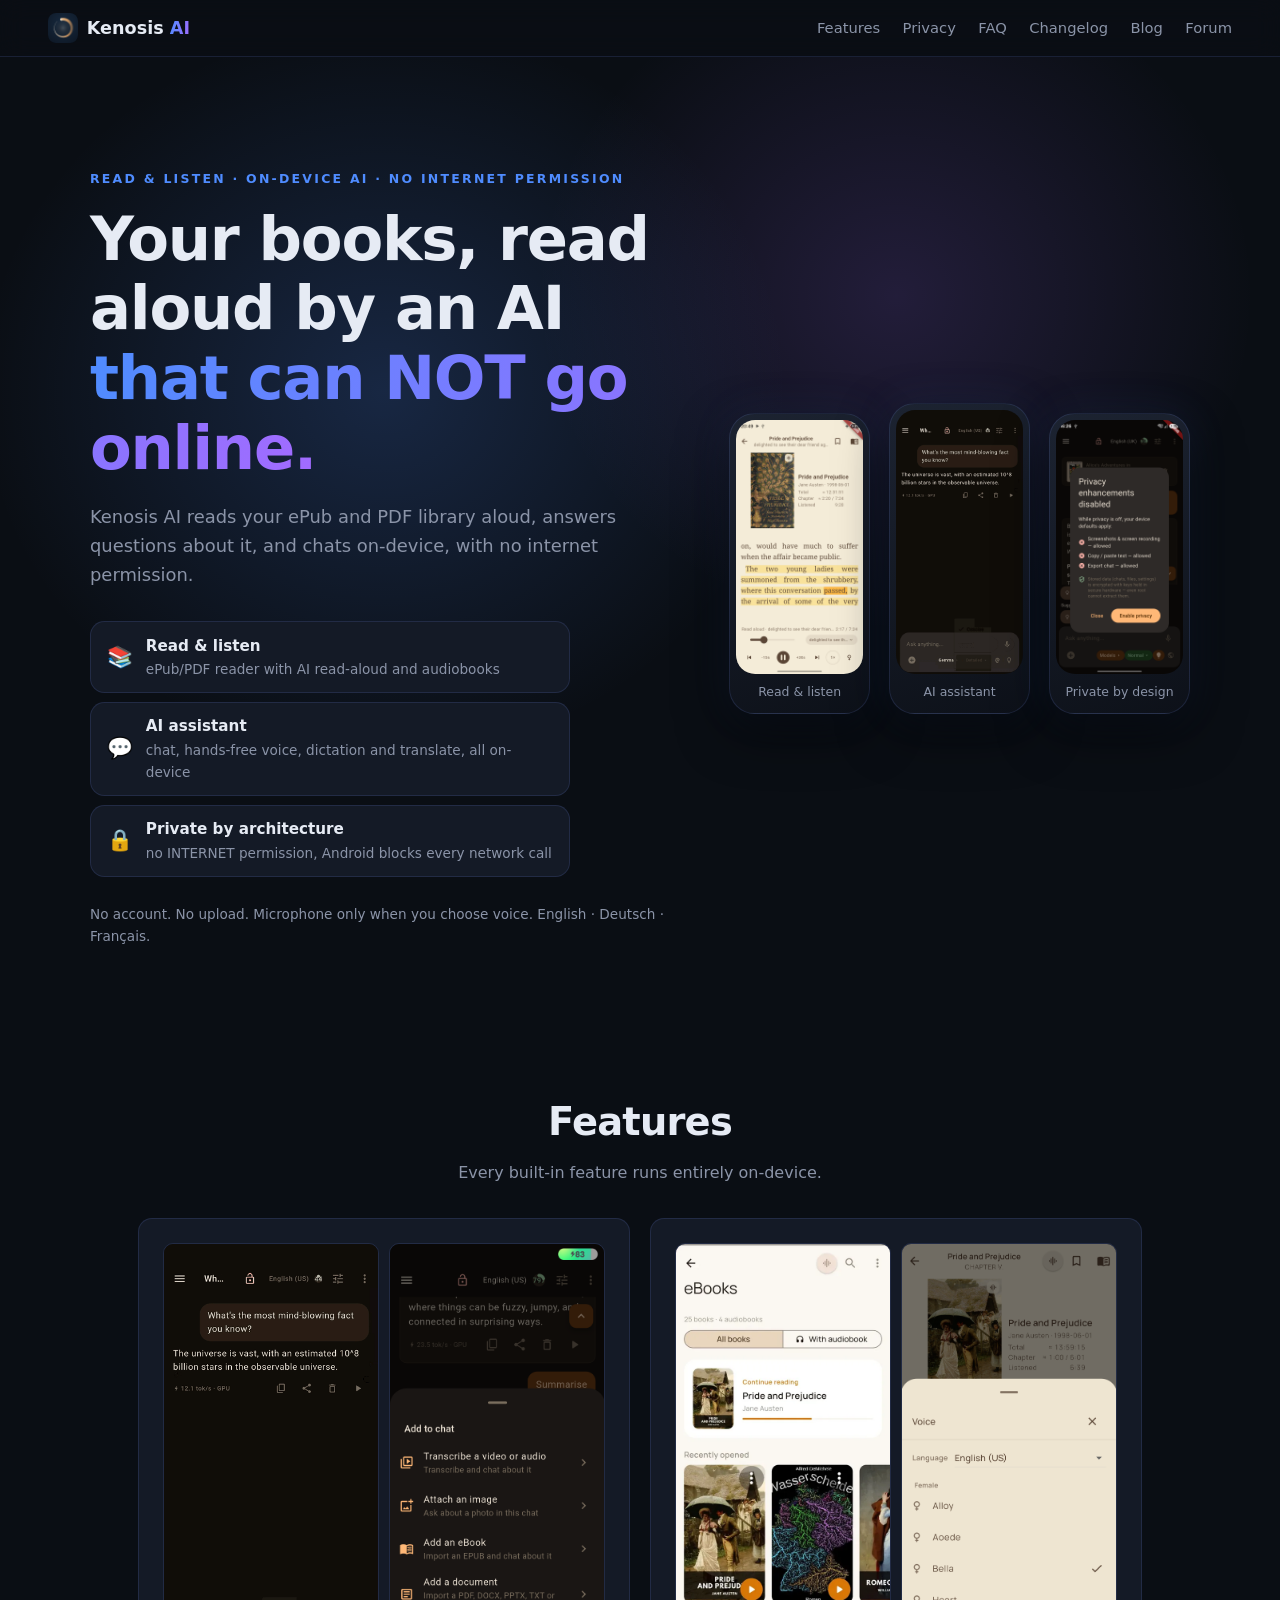
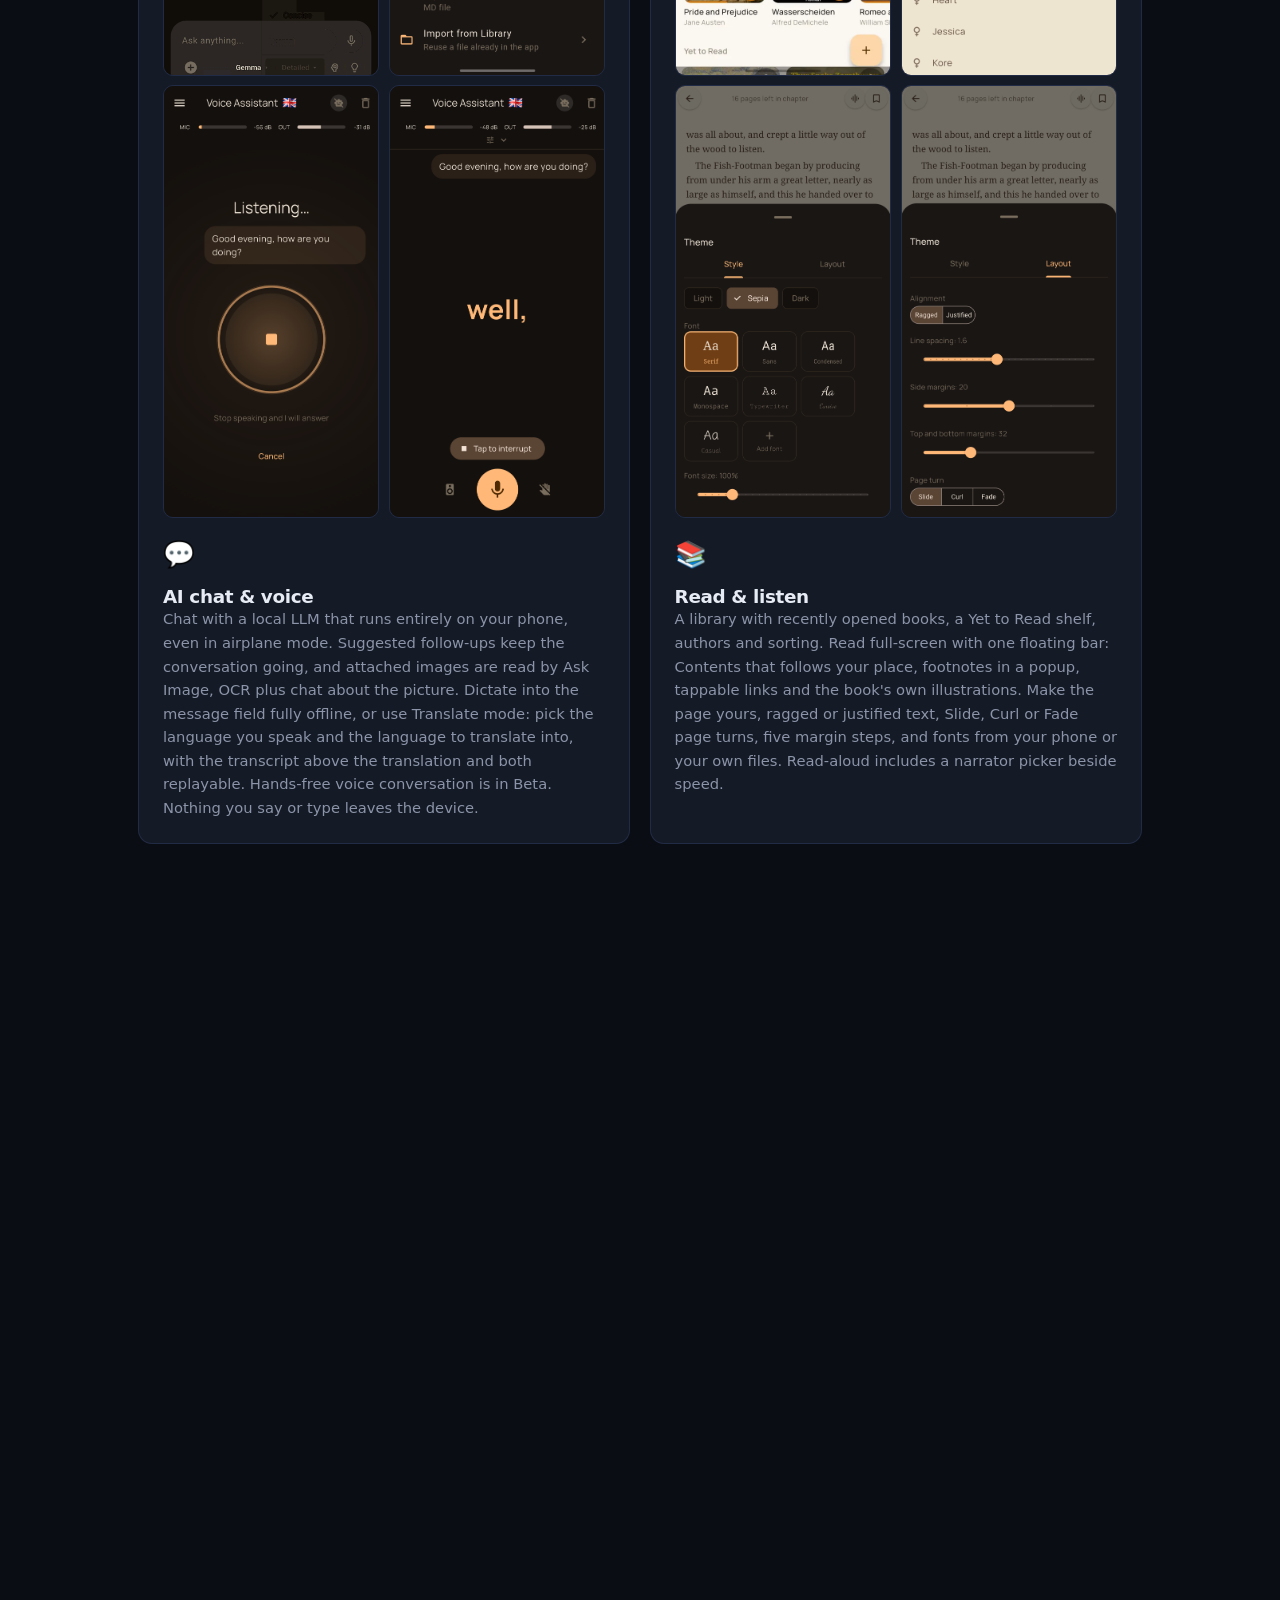
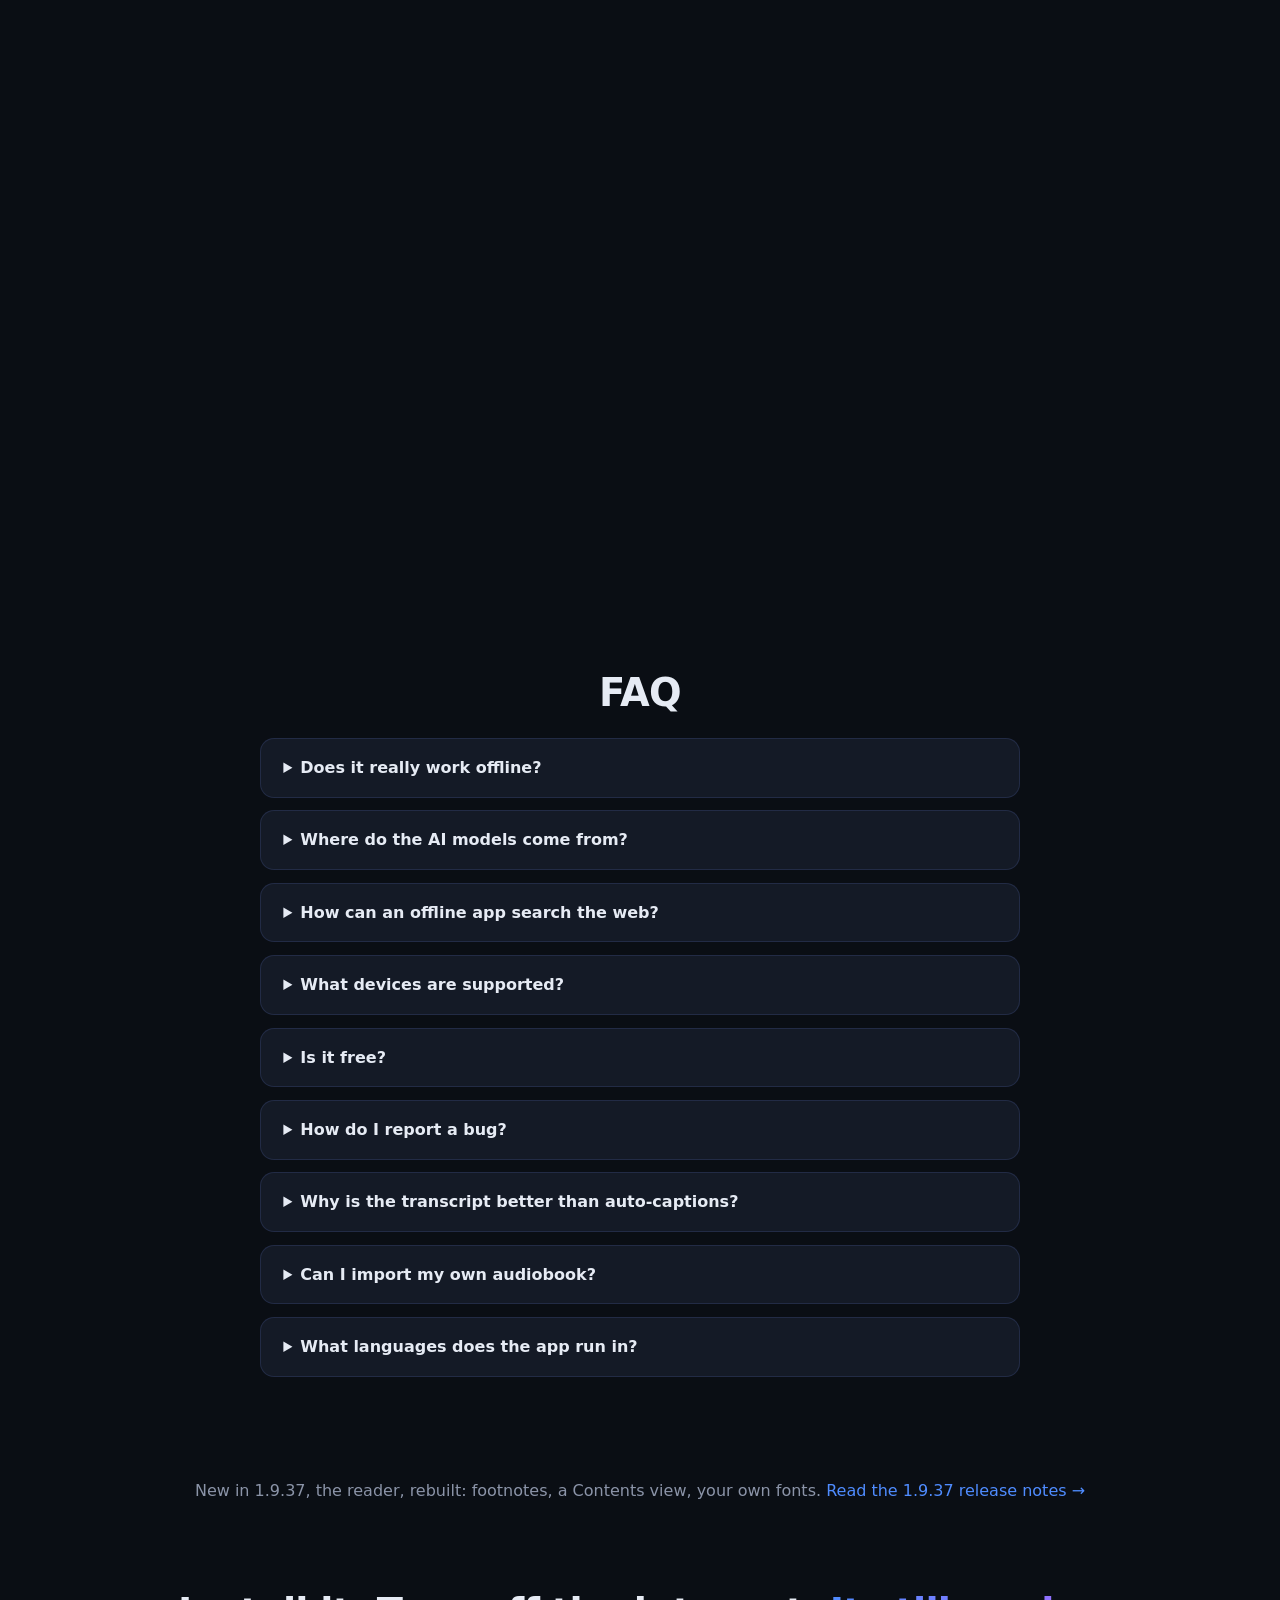
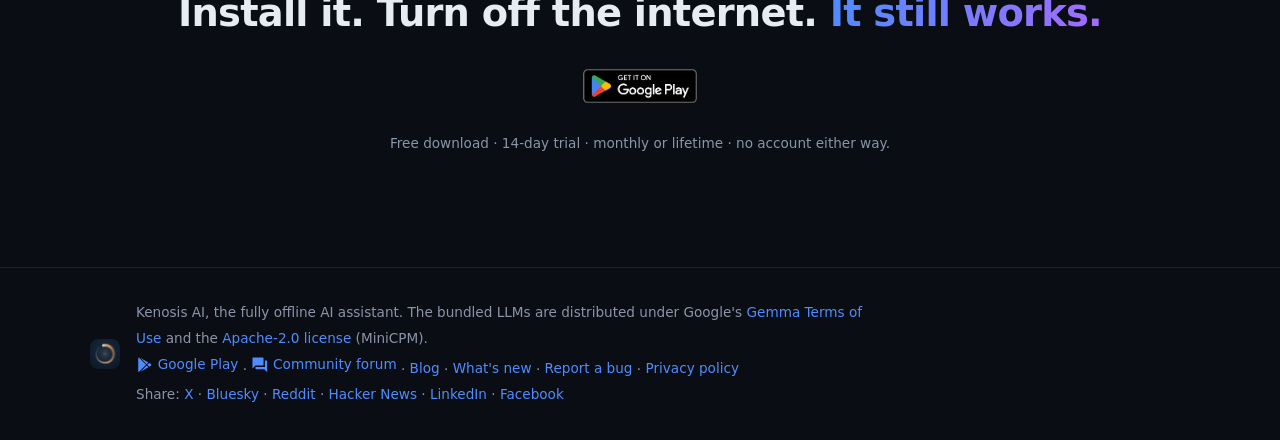
==== index.html @ 8f221746 "feat(web): drop the PIN card from the privacy section, badges flow into the table" ====
<!doctype html>
<html lang="en">
<head>
<meta charset="utf-8">
<meta name="viewport" content="width=device-width, initial-scale=1">
<meta name="color-scheme" content="dark">
<title>Kenosis AI : Private, offline AI without INTERNET permission</title>
<meta name="description" content="Kenosis AI : private, offline AI for Android: your ePub and PDF library read aloud, AI chat, voice, dictation and transcription, all on-device. No network, no cloud, no INTERNET permission.">
<link rel="canonical" href="https://www.kenosis-ai.com/">
<meta property="og:type" content="website">
<meta property="og:site_name" content="Kenosis AI">
<meta property="og:title" content="Kenosis AI : Private, offline AI without INTERNET permission">
<meta property="og:description" content="Kenosis AI : private, offline AI for Android: your ePub and PDF library read aloud, AI chat, voice, dictation and transcription, all on-device. No network, no cloud, no INTERNET permission.">
<meta property="og:url" content="https://www.kenosis-ai.com/">
<meta property="og:image" content="https://www.kenosis-ai.com/assets/og-image.png">
<meta property="og:image:type" content="image/png">
<meta property="og:image:width" content="1200">
<meta property="og:image:height" content="630">
<meta property="og:image:alt" content="Kenosis AI : private, offline AI for Android">
<meta name="twitter:card" content="summary_large_image">
<meta name="twitter:title" content="Kenosis AI : Private, offline AI without INTERNET permission">
<meta name="twitter:description" content="Kenosis AI : private, offline AI for Android: chat, voice, dictation, transcription and RAG, all on-device. No network, no cloud, no INTERNET permission.">
<meta name="twitter:image" content="https://www.kenosis-ai.com/assets/og-image.png">
<meta name="twitter:image:alt" content="Kenosis AI : private, offline AI for Android">
<link rel="icon" href="assets/favicon.ico" sizes="48x48 32x32 16x16">
<link rel="icon" type="image/png" sizes="32x32" href="assets/favicon-32.png">
<link rel="icon" type="image/png" sizes="192x192" href="assets/favicon-192.png">
<link rel="manifest" href="assets/site.webmanifest">
<link rel="apple-touch-icon" sizes="180x180" href="assets/apple-touch-icon.png">
<meta name="theme-color" content="#0a0e14">
<link rel="stylesheet" href="css/style.css">
<script type="application/ld+json">
{
  "@context": "https://schema.org",
  "@type": "SoftwareApplication",
  "name": "Kenosis AI",
  "operatingSystem": "Android",
  "applicationCategory": "ProductivityApplication",
  "url": "https://www.kenosis-ai.com/",
  "image": "https://www.kenosis-ai.com/playstore/feature.png",
  "description": "Private, offline AI for Android: chat, hands-free voice conversation, offline dictation and translation, local video transcription and dubbing, an eBook reader with audiobooks, and on-device RAG, all without the Android INTERNET permission.",
  "inLanguage": "en",
  "softwareVersion": "1.9.37",
  "downloadUrl": "https://play.google.com/store/apps/details?id=hr.exel.kenosis_ai",
  "sameAs": [
    "https://play.google.com/store/apps/details?id=hr.exel.kenosis_ai",
    "https://github.com/octoflashdev"
  ],
  "screenshot": [
    "https://www.kenosis-ai.com/assets/screenshots/chat.png",
    "https://www.kenosis-ai.com/assets/screenshots/transcription.png",
    "https://www.kenosis-ai.com/assets/screenshots/features01.png",
    "https://www.kenosis-ai.com/assets/screenshots/RAG01.png"
  ],
  "featureList": [
    "Offline AI chat with local LLMs",
    "Hands-free voice-to-voice conversation",
    "Offline dictation and translation",
    "Local video transcription and dubbing",
    "eBook reader with synchronised imported audiobooks or with generated natural voices",
    "On-device RAG"
  ],
  "offers": { "@type": "Offer", "price": "0", "priceCurrency": "USD" },
  "author": {
    "@type": "Organization",
    "name": "Kenosis AI",
    "url": "https://www.kenosis-ai.com/",
    "logo": "https://www.kenosis-ai.com/assets/icon.png"
  }
}
</script>
</head>
<body>

<nav class="nav">
  <a class="brand" href="#top">
    <img src="assets/icon.png" alt="Kenosis AI logo" class="brand-icon">
    <span>Kenosis <em>AI</em></span>
  </a>
  <div class="nav-links">
    <a href="#features">Features</a>
    <a href="#privacy">Privacy</a>
    <a href="#faq">FAQ</a>
    <a href="changelog.html">Changelog</a>
    <a href="blog/">Blog</a>
    <a href="https://github.com/octoflashdev/kenosis-web/discussions">Forum</a>
  </div>
</nav>

<header class="hero" id="top">
  <div class="hero-inner">
    <div class="hero-copy reveal">
      <p class="eyebrow">Read &amp; listen &middot; On-device AI &middot; No INTERNET permission</p>
      <h1>Your books, read aloud by an AI <span class="grad">that can NOT go online.</span></h1>
      <p class="lead">
        Kenosis AI reads your ePub and PDF library aloud, answers questions about it, and chats
        on-device, with no internet permission.
      </p>
      <div class="hero-tiles">
        <a class="hero-tile" href="#reading">
          <span class="feature-icon" aria-hidden="true">📚</span>
          <span class="hero-tile-text"><strong>Read &amp; listen</strong><span>ePub/PDF reader with AI read-aloud and audiobooks</span></span>
        </a>
        <a class="hero-tile" href="#chat-feature">
          <span class="feature-icon" aria-hidden="true">💬</span>
          <span class="hero-tile-text"><strong>AI assistant</strong><span>chat, hands-free voice, dictation and translate, all on-device</span></span>
        </a>
        <a class="hero-tile" href="#privacy">
          <span class="feature-icon" aria-hidden="true">🔒</span>
          <span class="hero-tile-text"><strong>Private by architecture</strong><span>no INTERNET permission, Android blocks every network call</span></span>
        </a>
      </div>
      <p class="hero-note">No account. No upload. Microphone only when you choose voice. English &middot; Deutsch &middot; Fran&ccedil;ais.</p>
    </div>
    <div class="hero-phones reveal">
      <a class="phone mini" href="#reading">
        <img src="assets/screenshots/epub-new-03.png" alt="eBook reader reading Pride and Prejudice aloud" loading="eager">
        <span class="phone-caption">Read &amp; listen</span>
      </a>
      <a class="phone mini" href="#chat-feature">
        <img src="assets/previews/chat-new.png" alt="AI chat animated demo with suggested follow-ups" loading="lazy">
        <span class="phone-caption">AI assistant</span>
      </a>
      <a class="phone mini" href="#privacy">
        <img src="assets/screenshots/privacy.png" alt="Privacy lock with PIN protection" loading="eager">
        <span class="phone-caption">Private by design</span>
      </a>
    </div>
  </div>
</header>

<section class="section" id="features">
  <h2 class="reveal">Features</h2>
  <p class="section-sub reveal">Every built-in feature runs entirely on-device.</p>
  <div class="feature-grid">

    <div class="feature card reveal" id="chat-feature">
      <div class="feature-media">
        <img class="zoomable" src="assets/previews/chat-new.png" alt="AI chat, fully offline: animated demo with suggested follow-ups" loading="lazy">
        <img class="zoomable" src="assets/screenshots/imports.png" alt="Add to chat : video, audio, images, e-books, PDF and Office docs" loading="lazy">
        <img class="zoomable" src="assets/screenshots/voice-assistant.png" alt="Voice assistant listening: mic and output meters with the live transcript in the middle" loading="lazy">
        <img class="zoomable" src="assets/screenshots/voice-assistant02.png" alt="Voice assistant answering, one spoken word at a time, with tap to interrupt" loading="lazy">
      </div>
      <div class="feature-icon">💬</div>
      <h3>AI chat &amp; voice</h3>
      <p>Chat with a local LLM that runs entirely on your phone, even in airplane mode. Suggested follow-ups keep the conversation going, and attached images are read by Ask Image, OCR plus chat about the picture. Dictate into the message field fully offline, or use Translate mode: pick the language you speak and the language to translate into, with the transcript above the translation and both replayable. Hands-free voice conversation is in Beta. Nothing you say or type leaves the device.</p>
    </div>

    <div class="feature card reveal" id="reading">
      <div class="feature-media">
        <img class="zoomable" src="assets/screenshots/reader-library.webp" alt="eBook library in Kenosis AI: continue-reading card, recently opened books, audiobook counts" loading="lazy">
        <img class="zoomable" src="assets/screenshots/epub-voices.png" alt="Read-aloud narrator picker: language and female voices, Bella selected" loading="lazy">
        <img class="zoomable" src="assets/screenshots/epub-theme01.png" alt="Reader theme sheet: sepia and serif selected, sans, condensed, typewriter and more, with Add font" loading="lazy">
        <img class="zoomable" src="assets/screenshots/epub-theme02.png" alt="Reader layout sheet: ragged or justified alignment, line spacing, side margins and the Slide, Curl, Fade page turns" loading="lazy">
      </div>
      <div class="feature-icon">📚</div>
      <h3>Read &amp; listen</h3>
      <p>A library with recently opened books, a Yet to Read shelf, authors and sorting. Read full-screen with one floating bar: Contents that follows your place, footnotes in a popup, tappable links and the book's own illustrations. Make the page yours, ragged or justified text, Slide, Curl or Fade page turns, five margin steps, and fonts from your phone or your own files. Read-aloud includes a narrator picker beside speed.</p>
    </div>

    <div class="feature card reveal">
      <div class="feature-media">
        <img class="zoomable" src="assets/screenshots/epub-word-level-sync-immersive.png" alt="Immersive view: the audiobook narration highlighted word by word on the page as you listen" loading="lazy">
        <img class="zoomable" src="assets/screenshots/readaloud-player.png" alt="Read-aloud player in the reader: the spoken sentence highlighted, chapter progress and the playback bar below" loading="lazy">
      </div>
      <div class="feature-icon">🎧</div>
      <h3>Audiobooks that read along</h3>
      <p>Import audiobooks your way, a single MP3 or AAC file, or a ZIP. The book follows the voice: the narrated sentence is highlighted as you listen, and play starts at the page you are reading. Chapters become playable while the rest transcribes in the background, and stopping is only a pause, the next run picks up exactly where it left off, even after a restart. Fully offline.</p>
    </div>

    <div class="feature card reveal">
      <div class="feature-media">
        <img class="zoomable" src="assets/screenshots/transcription4.png" alt="Transcribing a video: the transcript streams in live, in 30-second chunks" loading="lazy">
        <img class="zoomable" src="assets/screenshots/transcription5.png" alt="Export options: audiobook, dub audio, dubbed video, captions, .srt subtitles and DOCX" loading="lazy">
      </div>
      <div class="feature-icon">🎙️</div>
      <h3>Video transcription &amp; dubbing</h3>
      <p>Import any video and transcribe it locally, the transcript streams in live, in 30-second chunks. It runs with the screen off and resumes if interrupted, exports to DOCX or subtitles, and can dub the video with a new voice. Correct the transcript first and the dub, the burned-in subtitles and the .srt all speak the corrected text. Pick a voice in another language and the dub is translated; keep the original untouched if you prefer, with no quality loss. No upload, no server, works offline.</p>
    </div>

    <div class="feature card reveal">
      <div class="feature-media">
        <img class="zoomable" src="assets/screenshots/RAG01.png" alt="Ask AI answering what Pride and Prejudice is about, from the attached book" loading="lazy">
      </div>
      <div class="feature-icon">🔎</div>
      <h3>RAG : chat with your documents</h3>
      <p>Ask questions and get answers grounded in your own books, PDFs and videos, including videos you transcribe or import. Document search is NPU-accelerated on Qualcomm, Google Tensor and MediaTek, with a CPU fallback elsewhere, and fully offline.</p>
    </div>

    <div class="feature card reveal">
      <div class="feature-media">
        <img class="zoomable" src="assets/screenshots/reader-lookup.webp" alt="Word lookup in Kenosis AI: the on-device model explains unshackled in its sentence" loading="lazy">
        <img class="zoomable" src="assets/screenshots/reader-notes.webp" alt="Bookmarks, highlights and notes kept per book in Kenosis AI" loading="lazy">
      </div>
      <div class="feature-icon">✍️</div>
      <h3>Word tools &amp; study</h3>
      <p>Long-press a word in a book to copy or share it, highlight it in five colours, attach a note, or look it up in the offline English dictionary, downloaded once, then it works with no internet at all. Ask your on-device model what the word means in the sentence you are reading. Highlights, notes and bookmarks are saved per book, and the reader can suggest teacher-style starter questions from the text.</p>
    </div>

  </div>
</section>

<section class="section" id="privacy">
  <h2 class="reveal">Private by architecture</h2>
  <p class="section-sub reveal">Most apps say "we value your privacy" in tiny grey text. Kenosis AI proves it, in the Android manifest.</p>
  <div class="badges">
    <div class="badge card reveal"><strong>No INTERNET permission</strong><span>Android enforces it: the app cannot make a network connection even if it wanted to. A CI gate fails the build if it ever appears.</span></div>
    <div class="badge card reveal"><strong>No storage permissions</strong><span>Files are accessed through Android's Storage Access Framework. The app reads only the file you pick, then keeps an encrypted copy in its private storage.</span></div>
    <div class="badge card reveal"><strong>No telemetry</strong><span>Zero analytics, zero tracking, no accounts. Airplane mode works fine.</span></div>
    <div class="badge card reveal"><strong>Encrypted at rest</strong><span>Your library is encrypted on disk. Keys are hardware-backed where the device supports it and software-backed otherwise, a lost phone doesn't simply hand over your files.</span></div>
    <div class="badge card reveal"><strong>Privacy lock</strong><span>One switch blocks screenshots and screen recording, gates copy and export, and can use a built-in keyboard. It also warns you when an accessibility service is active.</span></div>
    <div class="badge card reveal"><strong>PIN lock</strong><span>Enabling privacy lock sets a 4-digit app PIN you enter on each cold start; disabling it requires the PIN. Off by default.</span></div>
  </div>
  <div class="perm-table-wrap reveal" style="margin-top:1.5rem">
    <table class="perm-table">
      <thead><tr><th>Permission</th><th>Declared?</th><th>Why</th></tr></thead>
      <tbody>
        <tr><td>INTERNET</td><td class="denied">✗ absent, intentionally</td><td>App cannot phone home; Android enforces this</td></tr>
        <tr><td>READ / WRITE_EXTERNAL_STORAGE</td><td class="denied">✗ absent</td><td>Storage Access Framework instead, you pick the file</td></tr>
        <tr><td>CAMERA</td><td class="denied">✗ absent</td><td>Video comes in via share intent</td></tr>
        <tr><td>CONTACTS / LOCATION</td><td class="denied">✗ absent</td><td>No social or location features</td></tr>
        <tr><td>RECORD_AUDIO</td><td class="declared">✓ declared</td><td>Only when you start voice or dictation; a microphone foreground service keeps the session alive with the screen off</td></tr>
        <tr><td>POST_NOTIFICATIONS</td><td class="declared">✓ declared</td><td>Completion notices for long on-device jobs</td></tr>
        <tr><td>WAKE_LOCK</td><td class="declared">✓ declared</td><td>Keeps the CPU working during transcription, indexing and read-aloud; released when the job ends</td></tr>
      </tbody>
    </table>
    <p class="perm-note">Foreground-service entries (FOREGROUND_SERVICE, FOREGROUND_SERVICE_MICROPHONE, FOREGROUND_SERVICE_DATA_SYNC) and VIBRATE support those long-running jobs. None of them grant network access, INTERNET is still absent.</p>
  </div>
</section>

<section class="section" id="faq">
  <h2 class="reveal">FAQ</h2>
  <div class="faq-wrap faq reveal">
    <details>
      <summary>Does it really work offline?</summary>
      <p>Yes, completely. The app ships without the Android INTERNET permission, so it cannot connect to anything. Transcription and analysis both run on-device. Airplane mode is fine. <a href="blog/best-offline-ai-apps-android.html">See how it compares with the five most popular offline AI apps →</a></p>
    </details>
    <details>
      <summary>Where do the AI models come from?</summary>
      <p>Gemma 4 E2B and E4B for chat, MiniCPM 5 1B as the floor model, Whisper for transcription, plus read-aloud voices, document search and on-demand pronunciation dictionaries. They are downloaded once via Play Store, on your terms, and stored locally. MiniCPM 5 1B is deliberately small, it is the floor model, chosen so that a 4 GB-RAM phone runs chat, transcription, read-aloud and RAG; the voice assistant needs more than 4 GB and a Gemma 4 model.</p>
    </details>
    <details>
      <summary>How can an offline app search the web?</summary>
    </details>
    <details>
      <summary>What devices are supported?</summary>
      <p>Android 10+ phones. A 4 GB-RAM phone runs chat, transcription, read-aloud and RAG with the MiniCPM 5 1B floor model (a 793 MB on-demand pack); the voice assistant needs more than 4 GB and a Gemma 4 model. NPU-accelerated embeddings work on Qualcomm, Google Tensor (Pixel) and MediaTek SoCs; other devices fall back to CPU.</p>
    </details>
    <details>
      <summary>Is it free?</summary>
      <p>Yes, the app is free to download with a 14-day trial of all features. After the trial, keep using it with a monthly subscription that renews automatically unless cancelled, or pay once for a lifetime licence. No account either way.</p>
    </details>
    <details>
      <summary>How do I report a bug?</summary>
      <p>Email us, see the "Report a bug" link in the footer. Please include your device model, Android version, and what you were doing when the bug happened.</p>
    </details>
    <details>
      <summary>Why is the transcript better than auto-captions?</summary>
      <p>It's running on your device, no server round-trip, works on videos that never had captions, and you keep the full transcript in your files library. Export it as subtitles, or use it to dub the video with a new voice (for example, to replace the original voice), translated if you pick a voice in another language.</p>
    </details>
    <details>
      <summary>Can I import my own audiobook?</summary>
      <p>Yes, a single MP3 or AAC file, or a ZIP. The book follows the voice: the narrated sentence is highlighted as you listen, chapters become playable while the rest transcribes in the background, and stopping is only a pause, playback resumes exactly where it left off. Nothing is uploaded.</p>
    </details>
    <details>
      <summary>What languages does the app run in?</summary>
      <p>English, German and French, every screen, menu and message, with your choice remembered. Legal documents remain in English.</p>
    </details>
  </div>
</section>

<section class="section release-hook">
  <p class="reveal">New in 1.9.37, the reader, rebuilt: footnotes, a Contents view, your own fonts. <a href="changelog.html">Read the 1.9.37 release notes →</a></p>
</section>

<section class="section cta-band">
  <h2 class="reveal">Install it. Turn off the internet. <span class="grad">It still works.</span></h2>
  <div class="cta-row reveal" style="justify-content:center">
    <a class="play-badge" href="https://play.google.com/store/apps/details?id=hr.exel.kenosis_ai"><img src="assets/badges/get-it-on-google-play.png" alt="Get it on Google Play" width="129" height="50"></a>
  </div>
  <p class="hero-note reveal">Free download · 14-day trial · monthly or lifetime · no account either way.</p>
</section>

<footer class="footer">
  <div class="footer-inner">
    <img src="assets/icon.png" alt="Kenosis AI" class="brand-icon">
    <div class="footer-links">
      <p>
        Kenosis AI, the fully offline AI assistant. The bundled LLMs are distributed under
        Google's <a href="https://ai.google.dev/gemma/terms">Gemma Terms of Use</a> and the
        <a href="https://www.apache.org/licenses/LICENSE-2.0">Apache-2.0 license</a> (MiniCPM).
      </p>
      <p class="footer-social">
        <a href="https://play.google.com/store/apps/details?id=hr.exel.kenosis_ai" title="Google Play" aria-label="Google Play">
          <svg class="footer-icon" viewBox="0 0 24 24" fill="currentColor" aria-hidden="true"><path d="M3,20.5V3.5C3,2.91 3.34,2.39 3.84,2.15L13.69,12L3.84,21.85C3.34,21.6 3,21.09 3,20.5M16.81,15.12L6.05,21.34L14.54,12.85L16.81,15.12M20.16,10.81C21.11,11.4 21.11,12.6 20.16,13.19L17.89,14.5L15.38,12L17.89,9.5L20.16,10.81M6.05,2.66L16.81,8.88L14.54,11.15L6.05,2.66Z"/></svg>Google Play</a> ·
        <a href="https://github.com/octoflashdev/kenosis-web/discussions" title="Forum" aria-label="Community forum on GitHub Discussions">
          <svg class="footer-icon" viewBox="0 0 24 24" fill="currentColor" aria-hidden="true"><path d="M21,6H19V15H6V17A1,1 0 0,0 7,18H18L22,22V7A1,1 0 0,0 21,6M17,12V3A1,1 0 0,0 16,2H3A1,1 0 0,0 2,3V17L6,13H16A1,1 0 0,0 17,12Z"/></svg>Community forum</a> ·
        <a href="blog/">Blog</a> ·
        <a href="changelog.html">What's new</a> ·
        <a href="#" id="bug-report-link">Report a bug</a> ·
        <a href="privacy.html">Privacy policy</a>
      </p>
      <p class="footer-social footer-share">Share:
        <a href="https://twitter.com/intent/tweet?url=https%3A%2F%2Fwww.kenosis-ai.com%2F&amp;text=Kenosis%20AI%2C%20private%2C%20offline%20AI%20for%20Android%20without%20the%20INTERNET%20permission" target="_blank" rel="noopener noreferrer">X</a> ·
        <a href="https://bsky.app/intent/compose?text=Kenosis%20AI%2C%20private%2C%20offline%20AI%20for%20Android%20without%20the%20INTERNET%20permission%20https%3A%2F%2Fwww.kenosis-ai.com%2F" target="_blank" rel="noopener noreferrer">Bluesky</a> ·
        <a href="https://www.reddit.com/submit?url=https%3A%2F%2Fwww.kenosis-ai.com%2F&amp;title=Kenosis%20AI%2C%20private%2C%20offline%20AI%20for%20Android%20without%20the%20INTERNET%20permission" target="_blank" rel="noopener noreferrer">Reddit</a> ·
        <a href="https://news.ycombinator.com/submitlink?u=https%3A%2F%2Fwww.kenosis-ai.com%2F&amp;t=Kenosis%20AI%2C%20private%2C%20offline%20AI%20for%20Android%20without%20the%20INTERNET%20permission" target="_blank" rel="noopener noreferrer">Hacker News</a> ·
        <a href="https://www.linkedin.com/sharing/share-offsite/?url=https%3A%2F%2Fwww.kenosis-ai.com%2F" target="_blank" rel="noopener noreferrer">LinkedIn</a> ·
        <a href="https://www.facebook.com/sharer/sharer.php?u=https%3A%2F%2Fwww.kenosis-ai.com%2F" target="_blank" rel="noopener noreferrer">Facebook</a>
      </p>
      <div class="bug-reveal" id="bug-reveal" hidden>
        <label id="bug-captcha">Human check, what is 7 + 5? <input id="bug-answer" type="number" inputmode="numeric" style="width:5rem" autocomplete="off"></label>
        <p id="bug-email" hidden>✉️ octoflash.sup@gmail.com</p>
        <p id="bug-error" class="bug-error" hidden>Not quite, try again.</p>
      </div>
    </div>
  </div>
</footer>

<div class="lightbox" id="lightbox" hidden>
  <button class="lightbox-close" aria-label="Close">&times;</button>
  <img id="lightbox-img" src="" alt="">
</div>

<script src="js/main.js"></script>
</body>
</html>
---- css/style.css ----
/* Kenosis AI, dark futuristic landing */
:root {
  --bg: #0a0e14;
  --bg-soft: #10151f;
  --card: #141a26;
  --card-border: rgba(120, 150, 255, 0.14);
  --text: #e6ebf4;
  --text-dim: #8b94a8;
  --accent-1: #4f8cff;
  --accent-2: #a26bff;
  --grad: linear-gradient(100deg, var(--accent-1), var(--accent-2));
  --radius: 14px;
}

* { box-sizing: border-box; margin: 0; padding: 0; }

[hidden] { display: none !important; }

html { scroll-behavior: smooth; scroll-padding-top: 5.5rem; }

body {
  background: var(--bg);
  color: var(--text);
  font-family: system-ui, -apple-system, "Segoe UI", Roboto, sans-serif;
  line-height: 1.6;
  overflow-x: hidden;
}

img, video { max-width: 100%; display: block; }

h1, h2, h3 { line-height: 1.15; letter-spacing: -0.02em; }
h1 { font-size: clamp(2.2rem, 6vw, 3.8rem); font-weight: 800; }
h2 { font-size: clamp(1.7rem, 4vw, 2.4rem); text-align: center; margin-bottom: .6em; }
h3 { font-size: 1.15rem; }

.grad {
  color: var(--accent-1);
  background: var(--grad);
  -webkit-background-clip: text;
  background-clip: text;
  -webkit-text-fill-color: transparent;
}

a { color: var(--accent-1); text-decoration: none; }
a:hover { text-decoration: underline; }

/* Nav */
.nav {
  position: sticky; top: 0; z-index: 50;
  display: flex; align-items: center; justify-content: space-between;
  padding: 0.8rem clamp(1rem, 5vw, 3rem);
  background: color-mix(in srgb, var(--bg) 80%, transparent);
  backdrop-filter: blur(12px);
  border-bottom: 1px solid var(--card-border);
}
.brand { display: flex; align-items: center; gap: .55rem; font-weight: 700; font-size: 1.1rem; color: var(--text); }
.brand:hover { text-decoration: none; }
.brand em { font-style: normal; color: var(--accent-1); background: var(--grad); -webkit-background-clip: text; background-clip: text; -webkit-text-fill-color: transparent; }
.brand-icon { width: 30px; height: 30px; border-radius: 8px; }
.nav-links { display: flex; gap: 1.4rem; }
.nav-links a { color: var(--text-dim); font-size: .92rem; }
.nav-links a:hover { color: var(--text); text-decoration: none; }
/* Mobile: every nav link stays reachable, the link strip scrolls sideways */
@media (max-width: 600px) {
  .brand { flex-shrink: 0; }
  .nav-links {
    flex: 0 1 auto;
    margin-left: auto;
    justify-content: flex-start;
    overflow-x: auto;
    -webkit-overflow-scrolling: touch;
    scrollbar-width: none;
    white-space: nowrap;
    -webkit-mask-image: linear-gradient(to right, #000 calc(100% - .6rem), transparent);
    mask-image: linear-gradient(to right, #000 calc(100% - .6rem), transparent);
  }
  .nav-links::-webkit-scrollbar { display: none; }
  .nav-links a { display: inline-flex; flex: 0 0 auto; }
}

/* Hero, glow painted directly on the section (no separate layer, no banding) */
.hero {
  position: relative;
  padding: clamp(3rem, 9vw, 7rem) clamp(1rem, 5vw, 3rem) 4rem;
  overflow: hidden;
  background:
    radial-gradient(45% 55% at 30% 35%, rgba(79,140,255,.20), transparent 70%),
    radial-gradient(40% 50% at 70% 25%, rgba(162,107,255,.16), transparent 70%),
    var(--bg);
}
.hero-inner {
  position: relative; max-width: 1100px; margin: 0 auto;
  display: grid; grid-template-columns: 1.15fr .85fr; gap: 3rem; align-items: center;
}
.hero-inner.solo { grid-template-columns: 1fr; max-width: 820px; }
.btn[aria-disabled="true"] { opacity: .45; cursor: default; }
.btn[aria-disabled="true"]:hover { transform: none; }
@media (max-width: 860px) {
  .hero-inner { grid-template-columns: 1fr; }
  .hero-phones { gap: .9rem; }
  .phone.mini { width: 9em; }
  .hero-phones .phone.mini:nth-child(n+2) { display: none; }
  .hero-tile-text span { font-size: .8rem; }
}

/* Hero feature tiles */
.hero-tiles { display: flex; flex-direction: column; gap: .55rem; margin: 0 0 1.7rem; max-width: 30rem; }
.hero-tile {
  display: flex; align-items: center; gap: .8rem; padding: .7rem 1rem;
  border-radius: .9rem; background: var(--card); border: 1px solid var(--card-border);
  color: var(--text); text-decoration: none; transition: border-color .15s;
}
.hero-tile:hover { border-color: var(--accent-1); text-decoration: none; }
.hero-tile .feature-icon { font-size: 1.3rem; margin: 0; }
.hero-tile-text { display: flex; flex-direction: column; gap: .1rem; min-width: 0; }
.hero-tile-text strong { font-size: .95rem; }
.hero-tile-text span { color: var(--text-dim); font-size: .85rem; }

/* Hero mini-phones */
.hero-phones { display: flex; align-items: flex-end; gap: 1.2rem; justify-content: center; align-self: center; }
.phone.mini {
  width: clamp(8rem, 11vw, 10.5rem); border-radius: 1.6rem; padding: 6px;
  box-shadow: 0 18px 50px rgba(0,0,0,.55), 0 0 40px rgba(79,140,255,.1);
  text-decoration: none; color: var(--text);
}
.phone.mini img { border-radius: 1.2rem; display: block; width: 100%; height: auto; }
.phone-caption { display: block; text-align: center; color: var(--text-dim); font-size: .78rem; padding: .5rem 0 .3rem; }
.eyebrow {
  text-transform: uppercase; letter-spacing: .18em; font-size: .78rem;
  color: var(--accent-1); font-weight: 600; margin-bottom: 1rem;
}
.lead { color: var(--text-dim); font-size: 1.12rem; margin: 1.2rem 0 2rem; max-width: 34rem; }
.hero-note { color: var(--text-dim); font-size: .85rem; margin-top: 1.2rem; }

.cta-row { display: flex; gap: .8rem; flex-wrap: wrap; }
.btn {
  padding: .75rem 1.6rem; border-radius: 999px; font-weight: 600; font-size: .95rem;
  border: 1px solid transparent; transition: transform .2s, box-shadow .2s, border-color .2s;
}
.btn:hover { text-decoration: none; transform: translateY(-2px); }
.btn-icon, .footer-icon {
  width: 1.15em; height: 1.15em;
  vertical-align: -0.18em; margin-right: .5em;
}
.footer-icon { width: 1.3em; height: 1.3em; margin-right: .35em; vertical-align: -0.25em; }
.footer-social a { display: inline-flex; align-items: center; gap: .3em; }
.footer-social a > svg { margin-right: 0; vertical-align: initial; }
.btn-icon path { fill-rule: evenodd; }
.btn.primary { background: var(--grad); color: #fff; box-shadow: 0 8px 30px rgba(90,120,255,.35); }
.btn.ghost { border-color: var(--card-border); color: var(--text); background: var(--card); }
.btn.ghost:hover { border-color: var(--accent-1); }

/* Phone frame */
.phone {
  border-radius: 2.6rem; padding: 10px;
  background: linear-gradient(160deg, #1c2331, #0d1119);
  border: 1px solid var(--card-border);
  box-shadow: 0 30px 80px rgba(0,0,0,.6), 0 0 60px rgba(79,140,255,.12);
}
.phone img { border-radius: 2rem; }

/* Sections */
.section { max-width: 1100px; margin: 0 auto; padding: clamp(3rem, 8vw, 5.5rem) clamp(1rem, 5vw, 3rem); }
.section-sub { text-align: center; color: var(--text-dim); margin: -0.4em 0 2rem; }

.card {
  background: var(--card);
  border: 1px solid var(--card-border);
  border-radius: var(--radius);
  padding: 1.5rem;
  transition: border-color .25s, box-shadow .25s, transform .25s;
}
.card:hover {
  border-color: rgba(79,140,255,.45);
  box-shadow: 0 12px 40px rgba(79,140,255,.12);
  transform: translateY(-3px);
}

/* Steps */
.steps { display: grid; grid-template-columns: repeat(3, 1fr); gap: 1.2rem; }
@media (max-width: 800px) { .steps { grid-template-columns: 1fr; } }
.step-num {
  width: 2.2rem; height: 2.2rem; border-radius: 50%;
  display: grid; place-items: center; font-weight: 700; margin-bottom: .9rem;
  background: var(--grad); color: #fff;
}

/* Feature cards, screenshots */
.feature-grid { display: grid; grid-template-columns: repeat(2, 1fr); gap: 1.2rem; }
@media (max-width: 900px) { .feature-grid { grid-template-columns: 1fr; } }
.feature-media {
  display: grid; grid-template-columns: 1fr 1fr; gap: .6rem;
  margin-bottom: 1rem;
}
.feature-media.single { grid-template-columns: minmax(0, 240px); justify-content: center; }
.feature-media img {
  border-radius: calc(var(--radius) - 4px);
  border: 1px solid var(--card-border);
  width: 100%;
  aspect-ratio: 9/18;
  object-fit: cover;
  object-position: top;
  cursor: zoom-in;
}

/* Live demos, animated PNGs, all in one row */
.demo-grid { display: grid; grid-template-columns: repeat(3, 1fr); gap: 1.2rem; }
.demo img {
  border-radius: var(--radius);
  border: 1px solid var(--card-border);
  width: 100%;
  aspect-ratio: 9/18;
  object-fit: cover;
  cursor: zoom-in;
  transition: transform .25s, box-shadow .25s;
}
.demo:hover img { transform: translateY(-4px); box-shadow: 0 14px 44px rgba(79,140,255,.18); }
.demo figcaption { color: var(--text-dim); font-size: .85rem; text-align: center; margin-top: .6rem; }

/* Privacy */
.badges { display: grid; grid-template-columns: repeat(3, 1fr); gap: 1.2rem; }
@media (max-width: 800px) { .badges { grid-template-columns: 1fr; } }
.badge strong { display: block; margin-bottom: .3rem; color: var(--accent-1); background: var(--grad); -webkit-background-clip: text; background-clip: text; -webkit-text-fill-color: transparent; font-size: 1.1rem; }
.badge span { color: var(--text-dim); font-size: .92rem; }

/* Footer */
.footer { border-top: 1px solid var(--card-border); padding: 2rem 1rem; margin-top: 2rem; }
.footer-inner {
  max-width: 1100px; margin: 0 auto;
  display: flex; align-items: center; gap: 1rem;
  color: var(--text-dim); font-size: .85rem;
}
.footer-inner p { max-width: 46rem; }
.footer-links { overflow-wrap: anywhere; line-height: 1.9; }
.bug-reveal { margin-top: .6rem; font-size: .85rem; color: var(--text-dim); }
.bug-reveal input { background: var(--card); border: 1px solid var(--card-border); border-radius: 6px; color: var(--text); padding: .2rem .5rem; margin-left: .4rem; }
.bug-error { color: #ff6b81; }

/* Lightbox */
.lightbox {
  position: fixed; inset: 0; z-index: 100;
  background: rgba(4, 6, 10, .92);
  display: grid; place-items: center; padding: 2rem;
  backdrop-filter: blur(6px);
}
.lightbox img { max-height: 90vh; max-width: 90vw; border-radius: 1rem; box-shadow: 0 30px 100px rgba(0,0,0,.8); }
.lightbox-close {
  position: absolute; top: 1rem; right: 1.4rem;
  background: none; border: none; color: #fff; font-size: 2.4rem; cursor: pointer;
}

/* Reveal on scroll, only hides elements when JS is running (html.js) */
.js .reveal { opacity: 0; transform: translateY(24px); transition: opacity .6s ease, transform .6s ease; }
.js .reveal.visible { opacity: 1; transform: none; }

/* Feature grid text */
.feature-icon { font-size: 1.6rem; margin-bottom: .7rem; }
.feature p { color: var(--text-dim); font-size: .92rem; }

/* Permissions table */
.perm-table { width: 100%; border-collapse: collapse; font-size: .92rem; }
.perm-table th, .perm-table td { text-align: left; padding: .7rem 1rem; border-bottom: 1px solid var(--card-border); }
.perm-table th { color: var(--text-dim); text-transform: uppercase; font-size: .72rem; letter-spacing: .1em; }
.perm-table .denied { color: #ff6b81; font-weight: 600; }
.perm-table .declared { color: #7dd3a8; font-weight: 600; }
.perm-note { padding: .7rem 1rem; color: var(--text-dim); font-size: .82rem; border-top: 1px solid var(--card-border); }
.perm-table-wrap { overflow-x: auto; border: 1px solid var(--card-border); border-radius: var(--radius); background: var(--card); }

/* FAQ */
.faq details { background: var(--card); border: 1px solid var(--card-border); border-radius: var(--radius); padding: 1rem 1.4rem; margin-bottom: .8rem; }
.faq summary { cursor: pointer; font-weight: 600; }
.faq p { color: var(--text-dim); margin-top: .6rem; font-size: .95rem; }
.faq-wrap { max-width: 760px; margin: 0 auto; }

/* Changelog */
.release-list { display: grid; gap: 1rem; max-width: 820px; margin: 0 auto; }
.release { scroll-margin-top: 5.5rem; }
.release:first-child { border-color: rgba(79,140,255,.45); }
.release-head { display: flex; align-items: baseline; gap: .7rem; flex-wrap: wrap; margin-bottom: .7rem; }
.release-head h3 { font-size: 1.15rem; }
.release-version {
  color: var(--text-dim); font-size: .78rem; letter-spacing: .02em;
  border: 1px solid var(--card-border); border-radius: 999px;
  padding: .12rem .55rem; white-space: nowrap;
}
.release p, .release li { color: var(--text-dim); font-size: .95rem; }
.release ul { margin: .1rem 0 0 1.1rem; display: grid; gap: .35rem; }
.release p + p, .release p + ul, .release ul + p { margin-top: .7rem; }
.release-hook { padding-top: 0; padding-bottom: 0; }
.release-hook p { text-align: center; color: var(--text-dim); }

/* CTA band */
.cta-band { text-align: center; padding-bottom: 5rem; }
.cta-band h2 { margin-bottom: 1.4rem; }
.play-badge { display: inline-block; margin: .2rem 0; }
.play-badge img { display: block; height: 50px; width: auto; border-radius: 6px; }

@media (prefers-reduced-motion: reduce) {
  html { scroll-behavior: auto; }
  .js .reveal { opacity: 1; transform: none; transition: none; }
  * { transition: none !important; }
}
/* Policy page */
.policy-body { max-width: 780px; margin: 0 auto; }
.policy-body h2 { margin: 2.2rem 0 .5rem; font-size: 1.25rem; line-height: 1.3; }
.policy-body p { margin-bottom: 1rem; color: var(--text-dim); }
.policy-body p.lead { color: var(--text); }
.policy-body strong { color: var(--text); }
.footer-note { margin-top: .6rem; color: var(--text-dim); font-size: .88rem; }
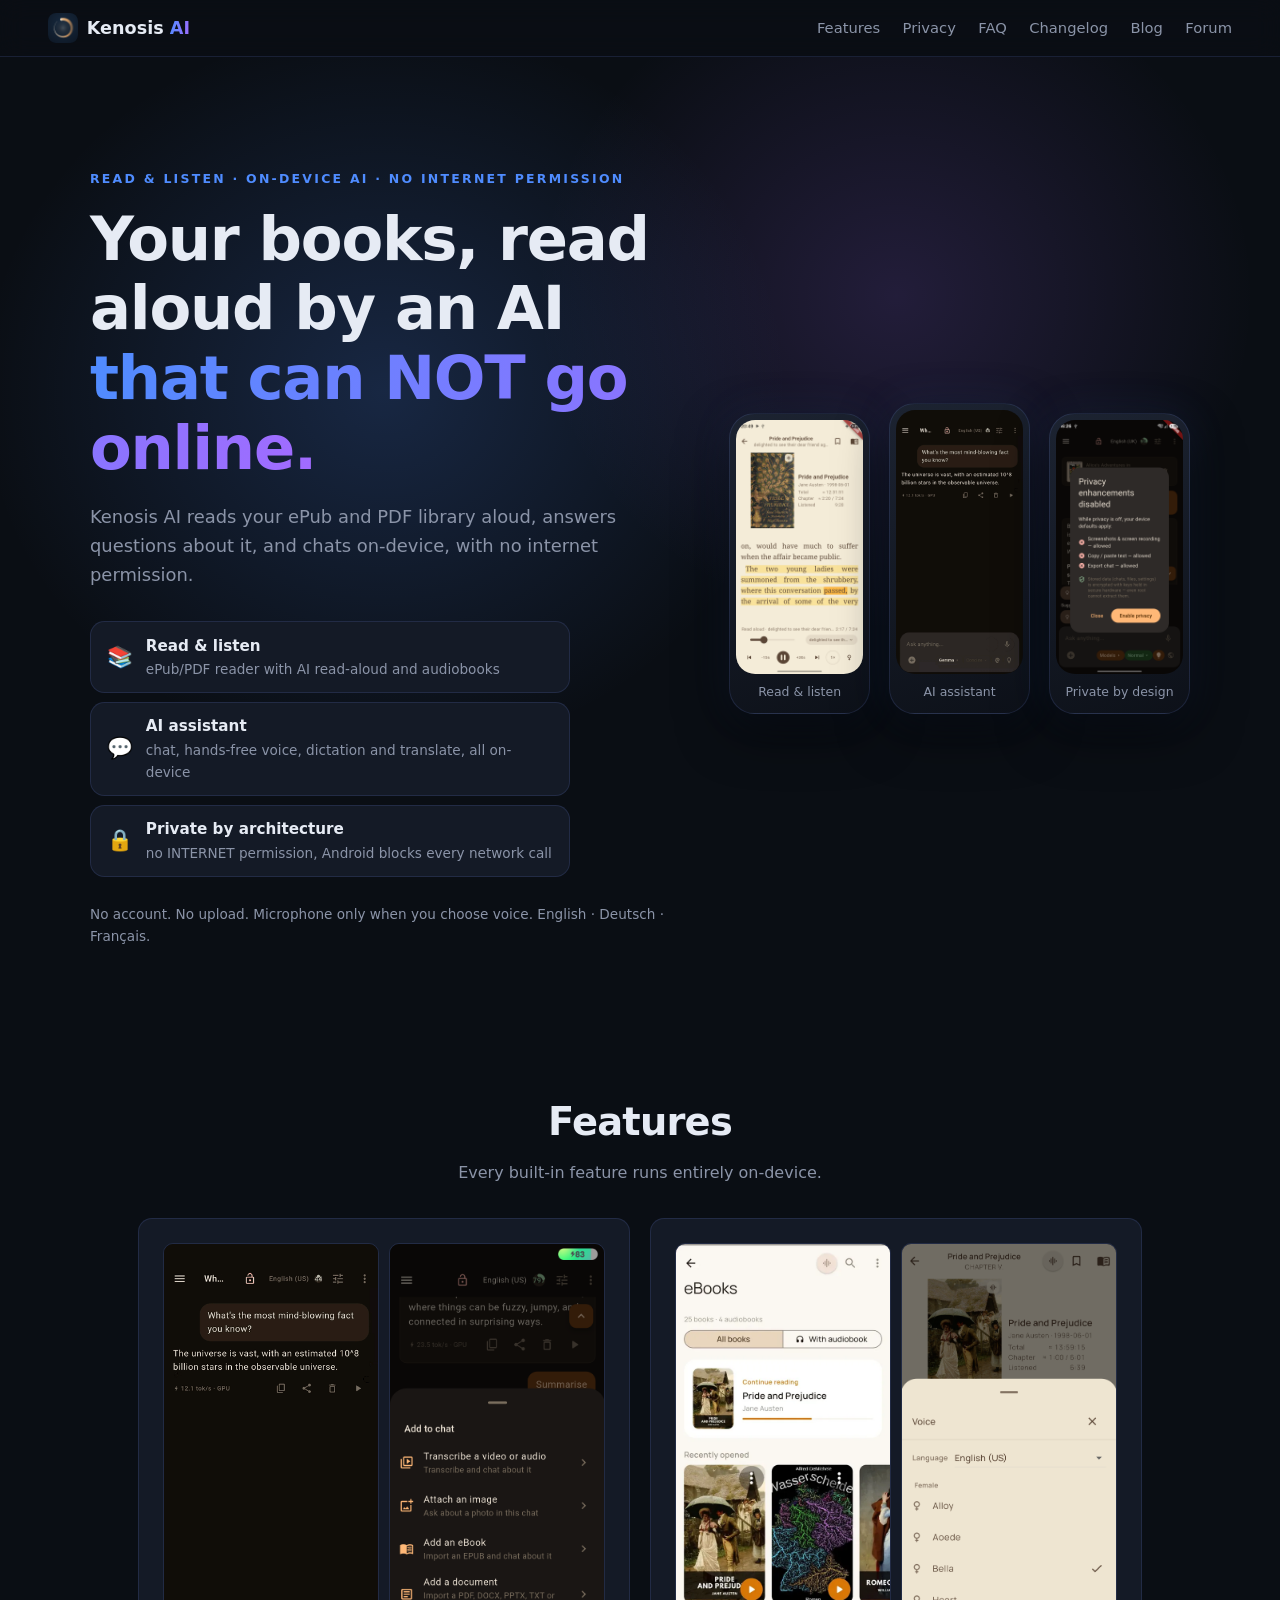
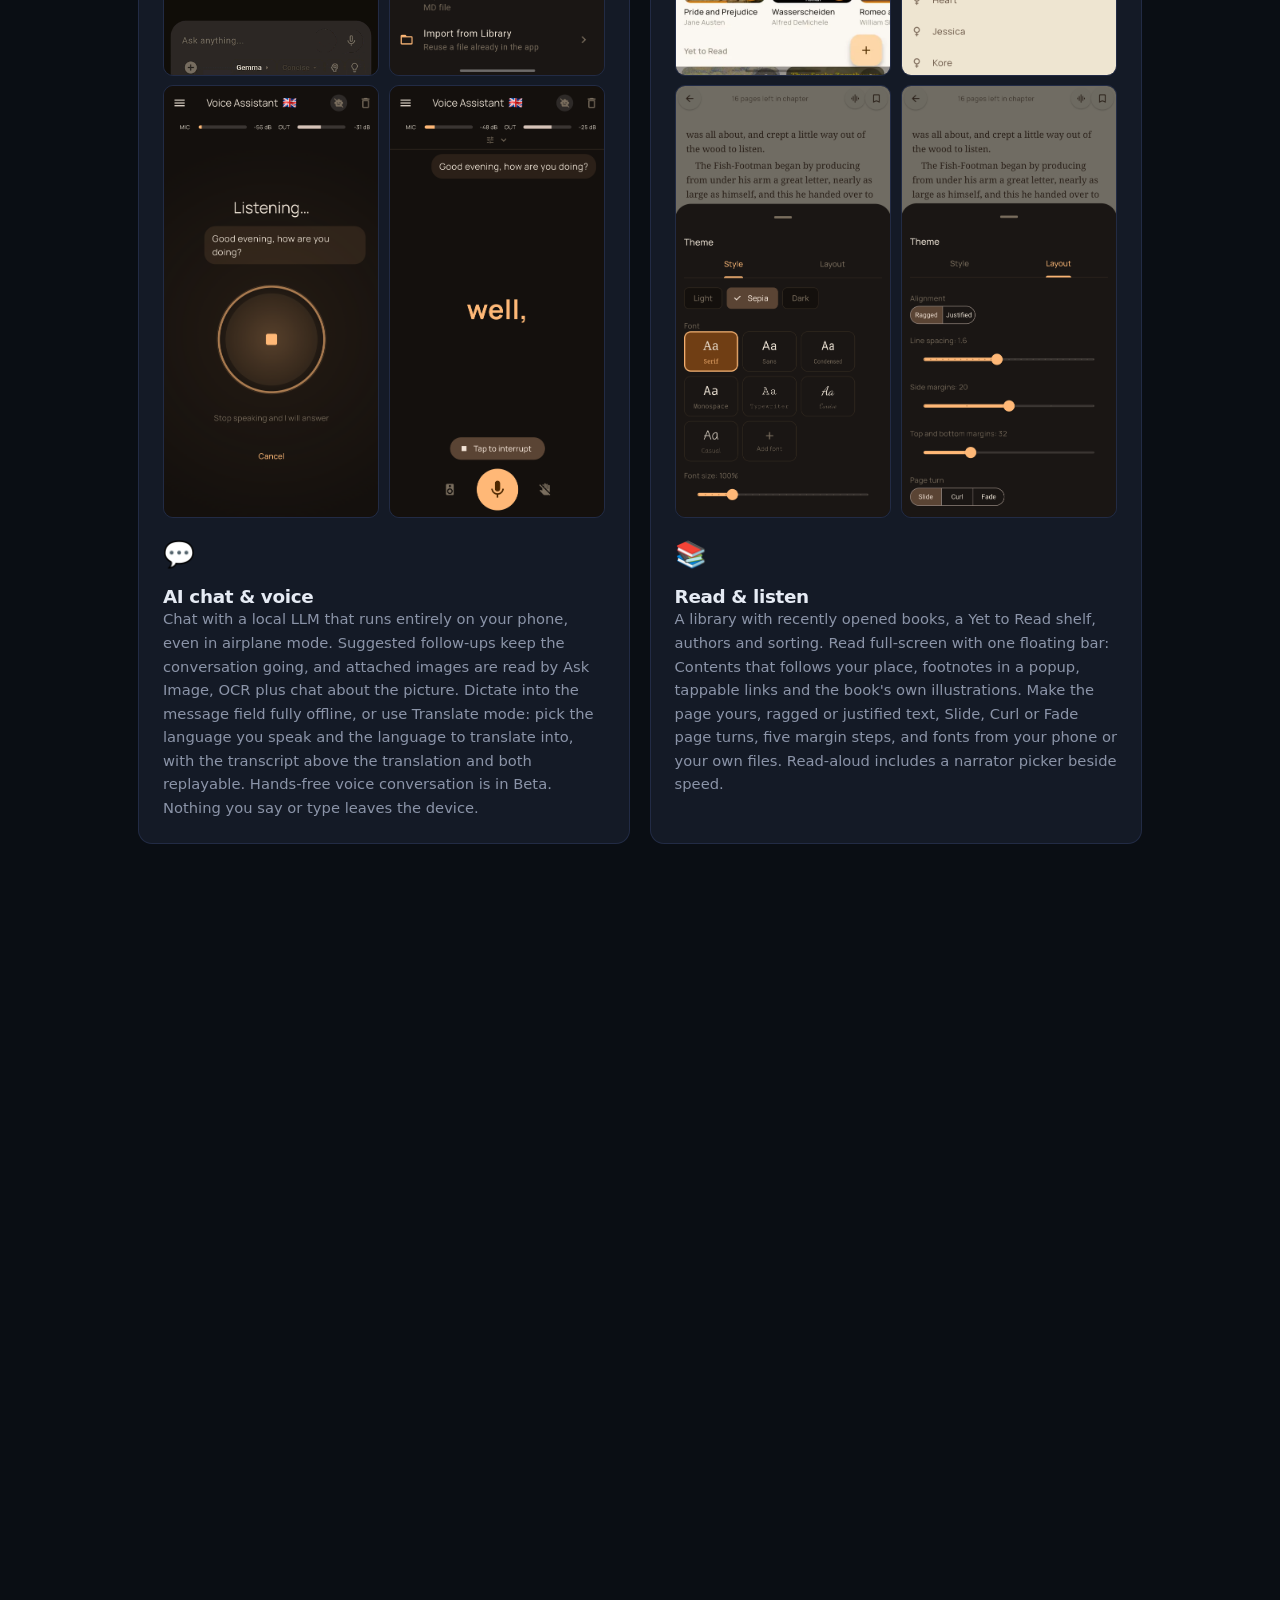
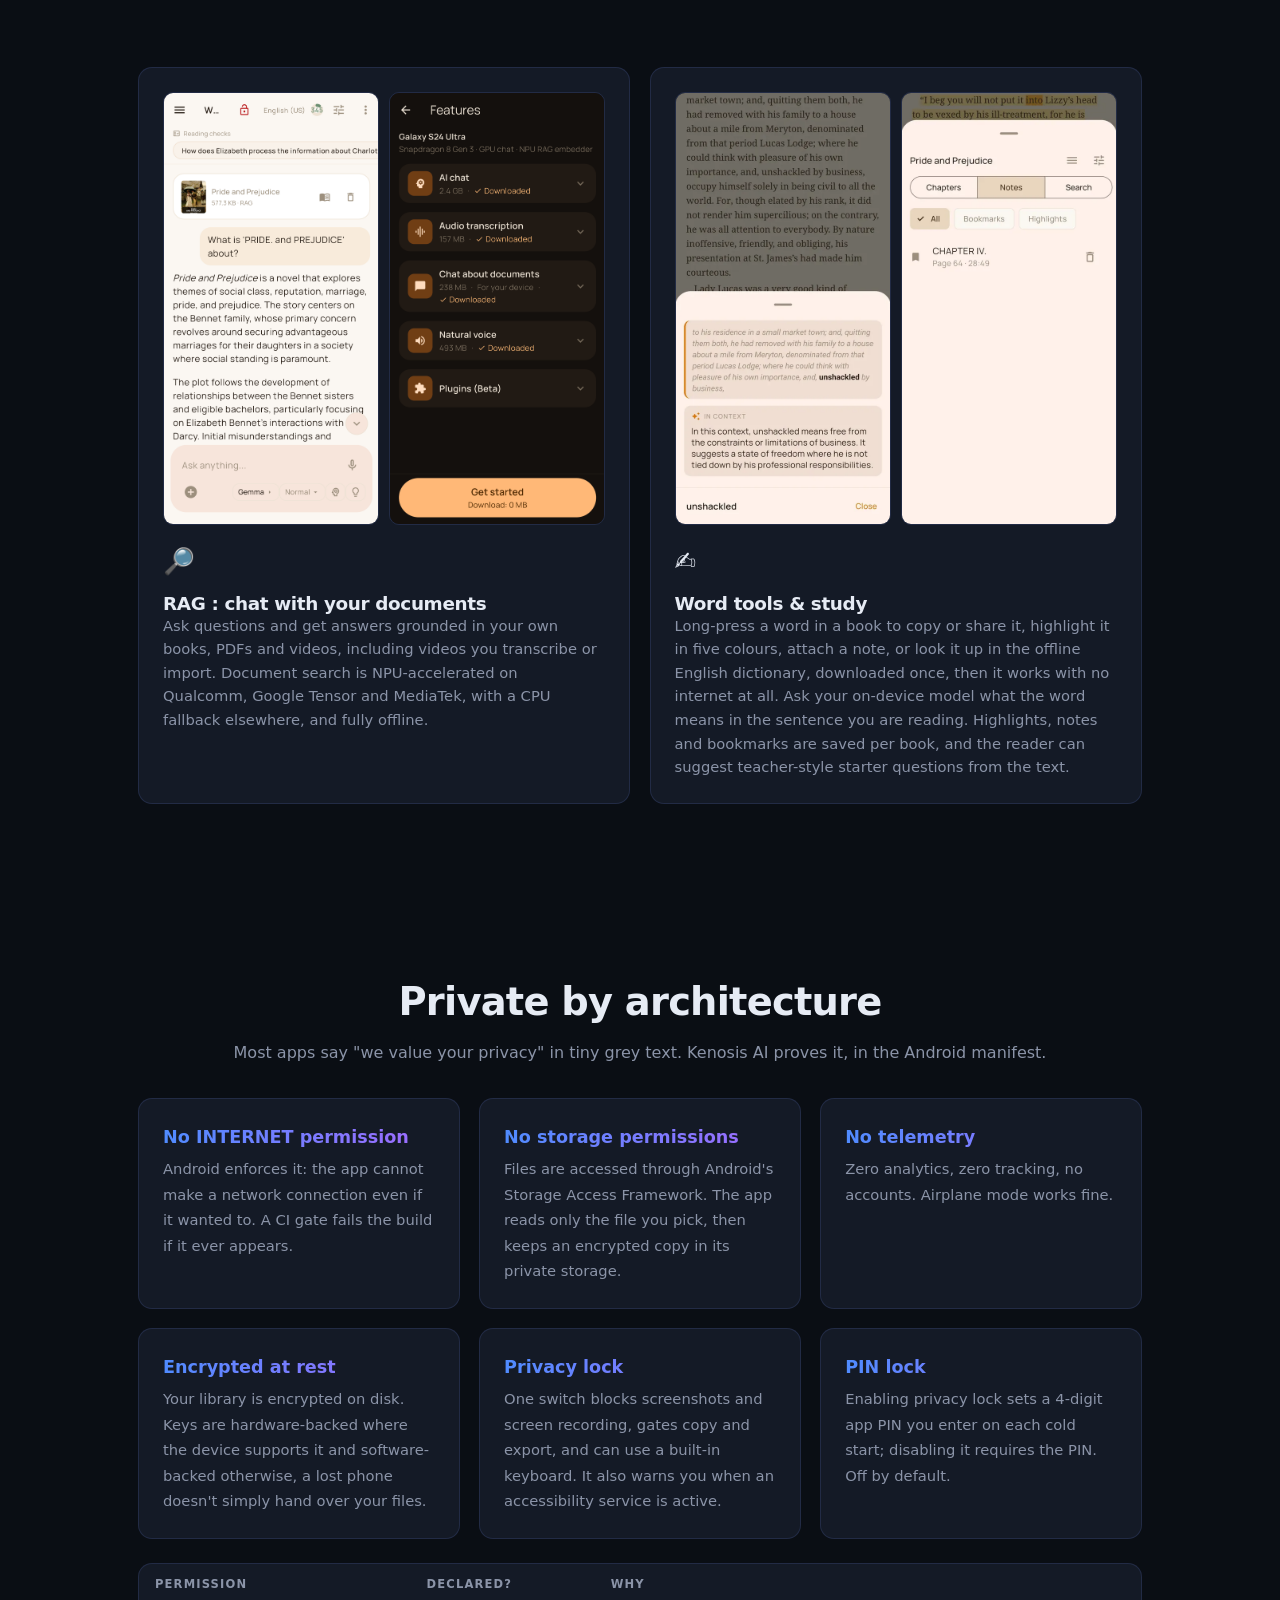
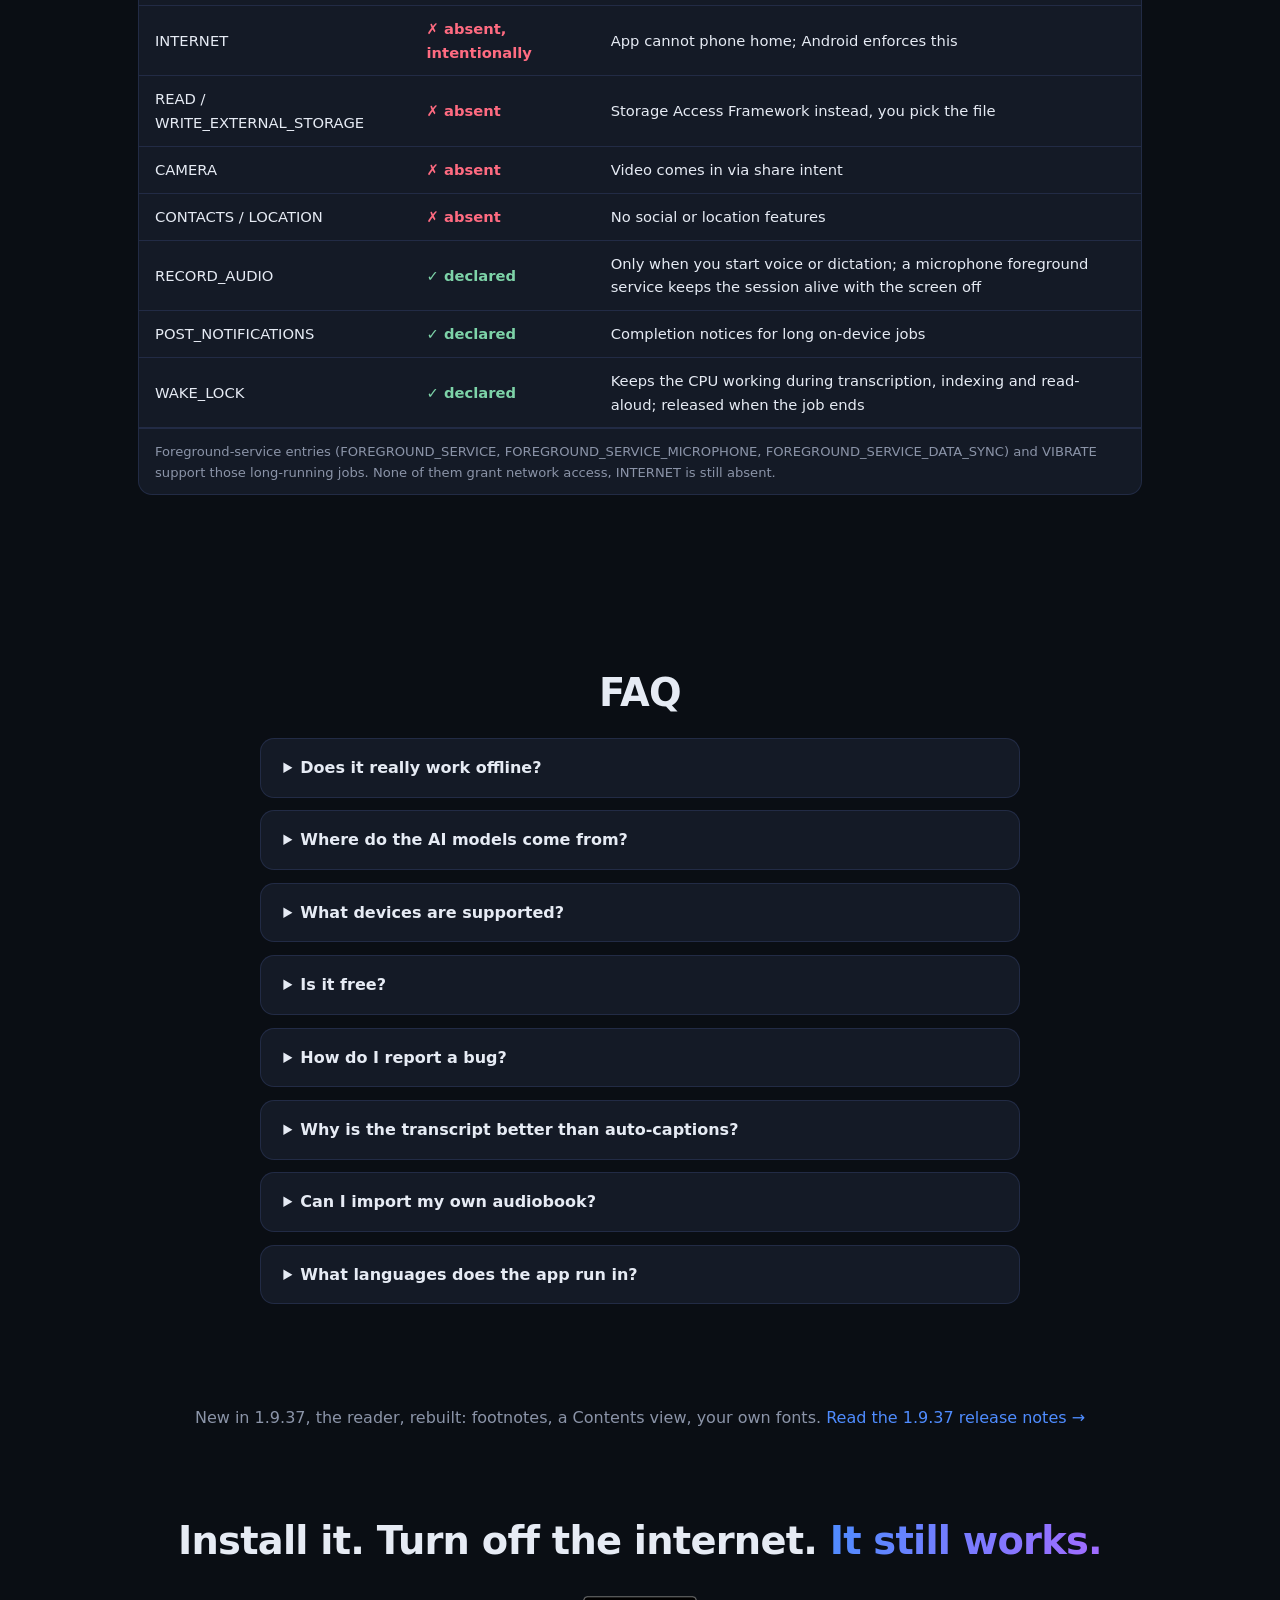
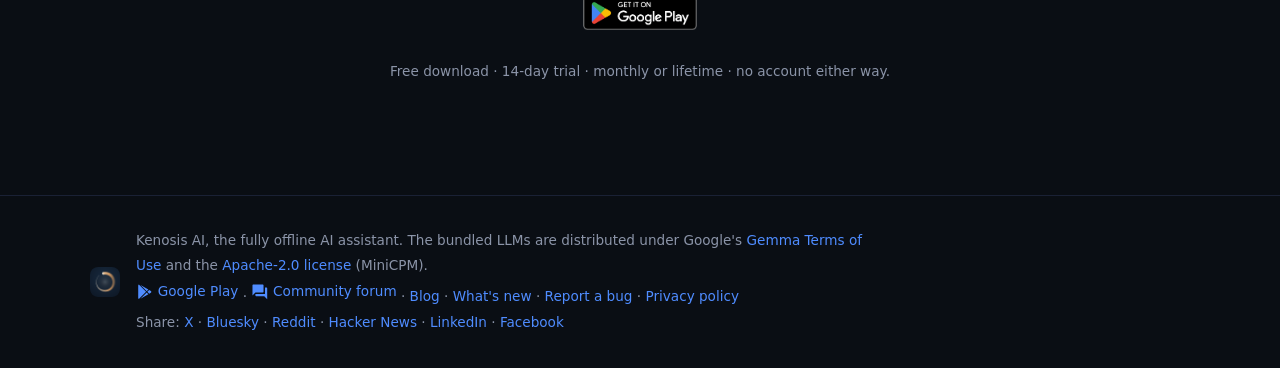
==== commit ce5001f4: "feat(web): focus every page and the changelog purely on offline use" ====
--- a/index.html
+++ b/index.html
@@ -181,6 +181,7 @@
     <div class="feature card reveal">
       <div class="feature-media">
         <img class="zoomable" src="assets/screenshots/RAG01.png" alt="Ask AI answering what Pride and Prejudice is about, from the attached book" loading="lazy">
+        <img class="zoomable" src="assets/screenshots/features02.png" alt="Features screen: AI chat, audio transcription, chat about documents, natural voice, with downloads" loading="lazy">
       </div>
       <div class="feature-icon">🔎</div>
       <h3>RAG : chat with your documents</h3>
@@ -238,9 +239,6 @@
     <details>
       <summary>Where do the AI models come from?</summary>
       <p>Gemma 4 E2B and E4B for chat, MiniCPM 5 1B as the floor model, Whisper for transcription, plus read-aloud voices, document search and on-demand pronunciation dictionaries. They are downloaded once via Play Store, on your terms, and stored locally. MiniCPM 5 1B is deliberately small, it is the floor model, chosen so that a 4 GB-RAM phone runs chat, transcription, read-aloud and RAG; the voice assistant needs more than 4 GB and a Gemma 4 model.</p>
-    </details>
-    <details>
-      <summary>How can an offline app search the web?</summary>
     </details>
     <details>
       <summary>What devices are supported?</summary>
--- a/css/style.css
+++ b/css/style.css
@@ -292,7 +292,7 @@
 /* CTA band */
 .cta-band { text-align: center; padding-bottom: 5rem; }
 .cta-band h2 { margin-bottom: 1.4rem; }
-.play-badge { display: inline-block; margin: .2rem 0; }
+.play-badge { display: inline-block; vertical-align: middle; margin: .2rem 0; }
 .play-badge img { display: block; height: 50px; width: auto; border-radius: 6px; }
 
 @media (prefers-reduced-motion: reduce) {
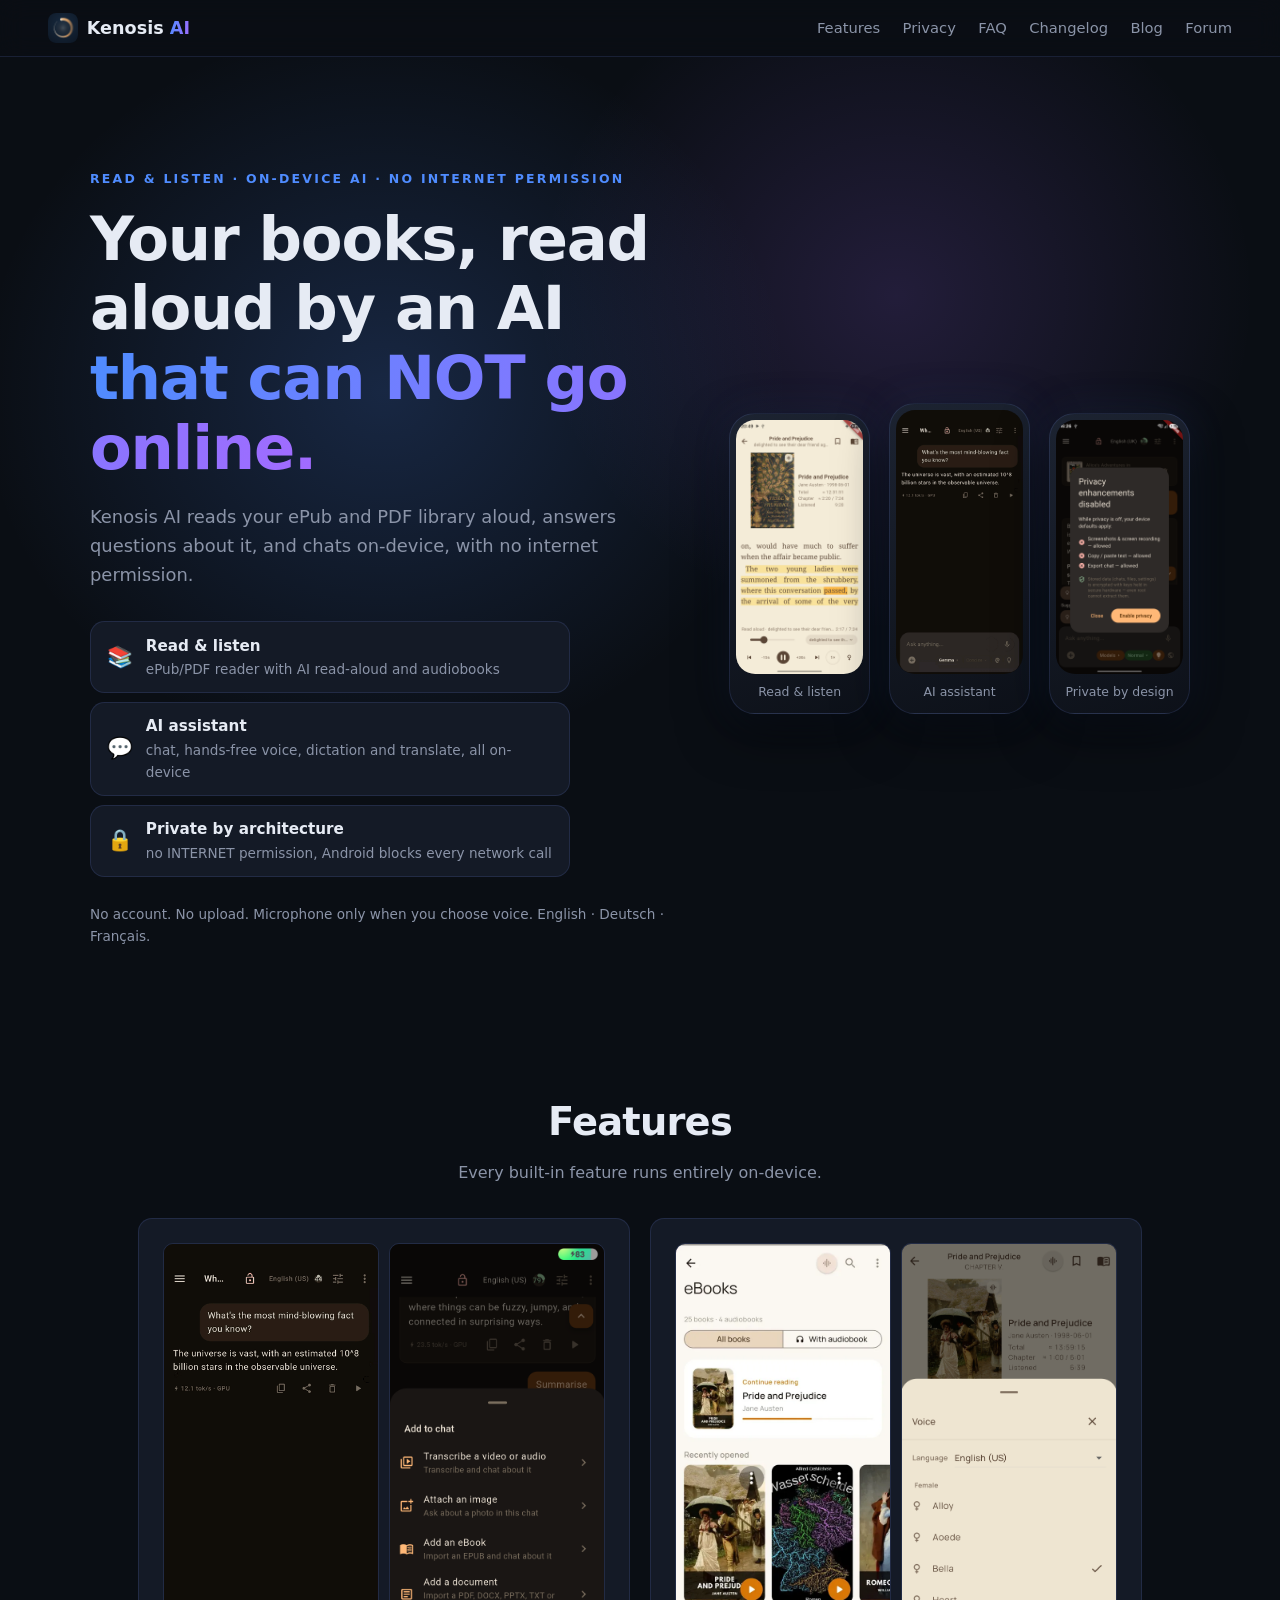
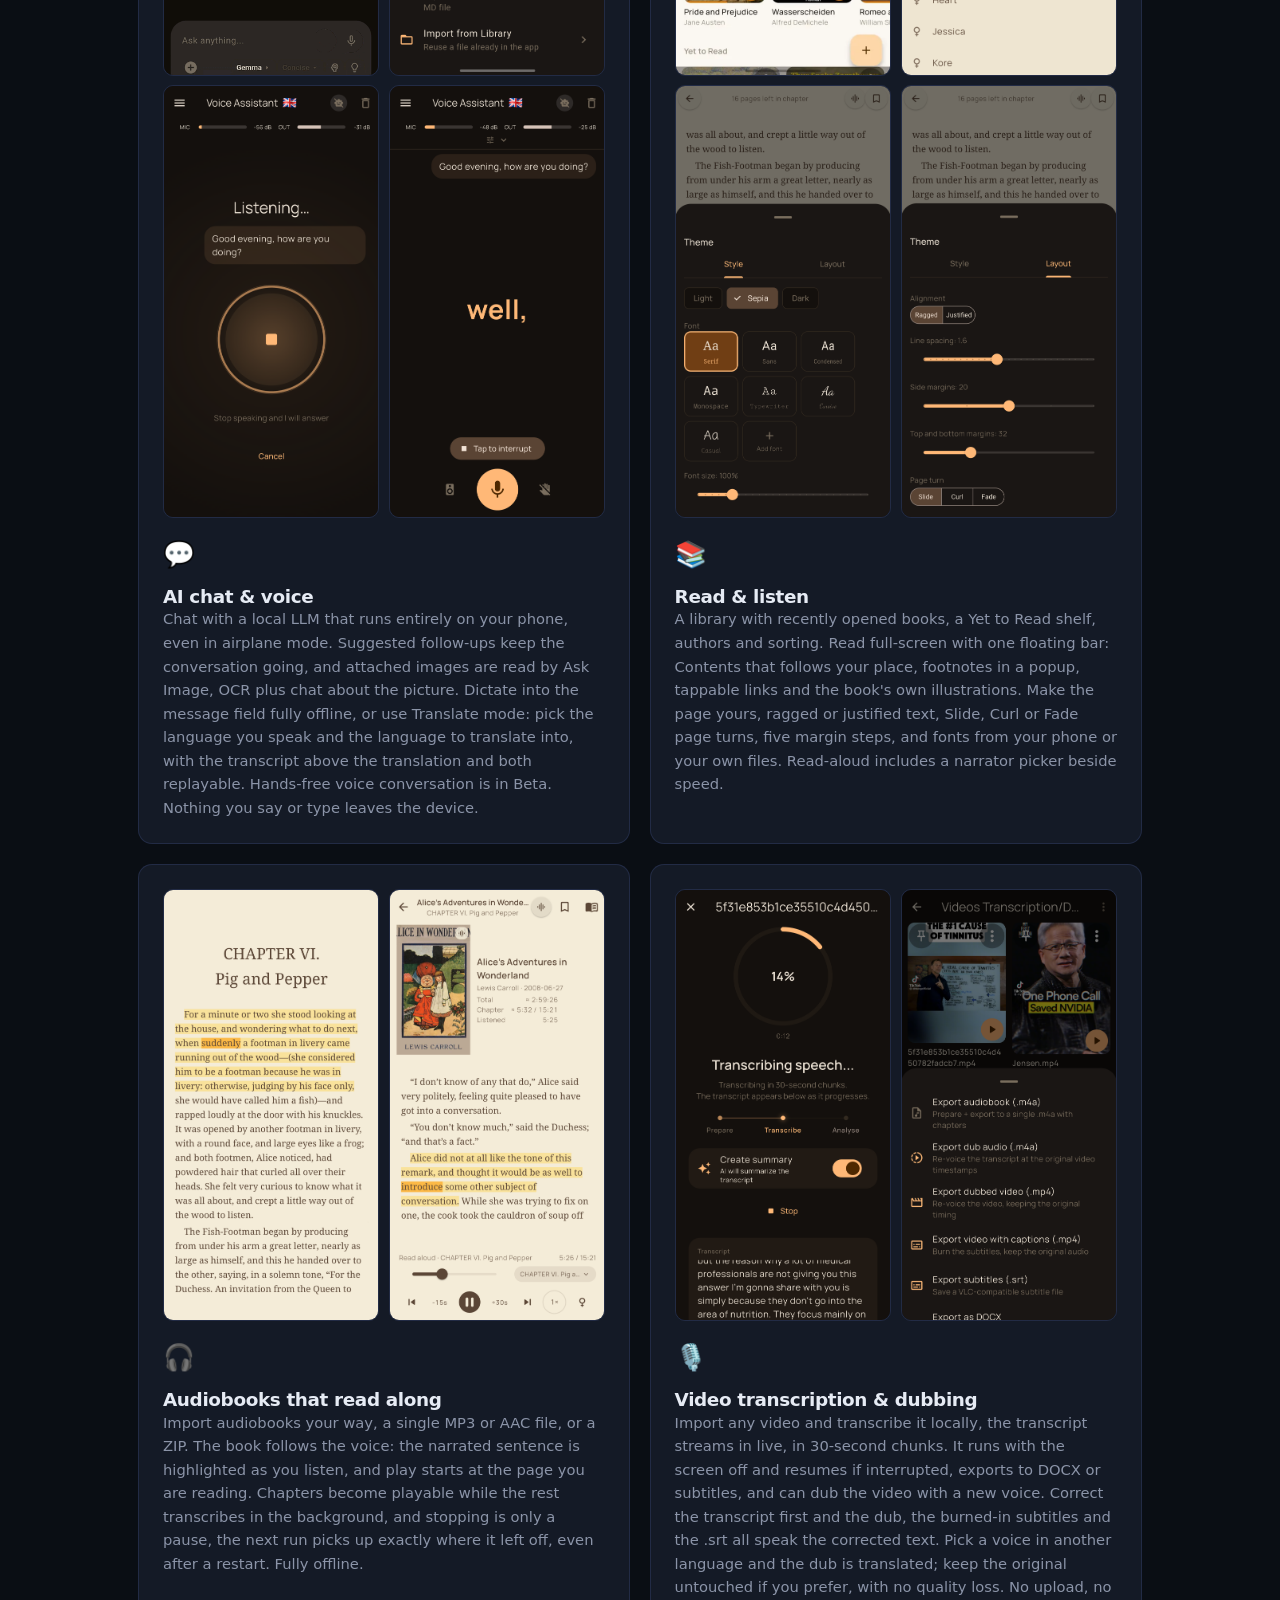
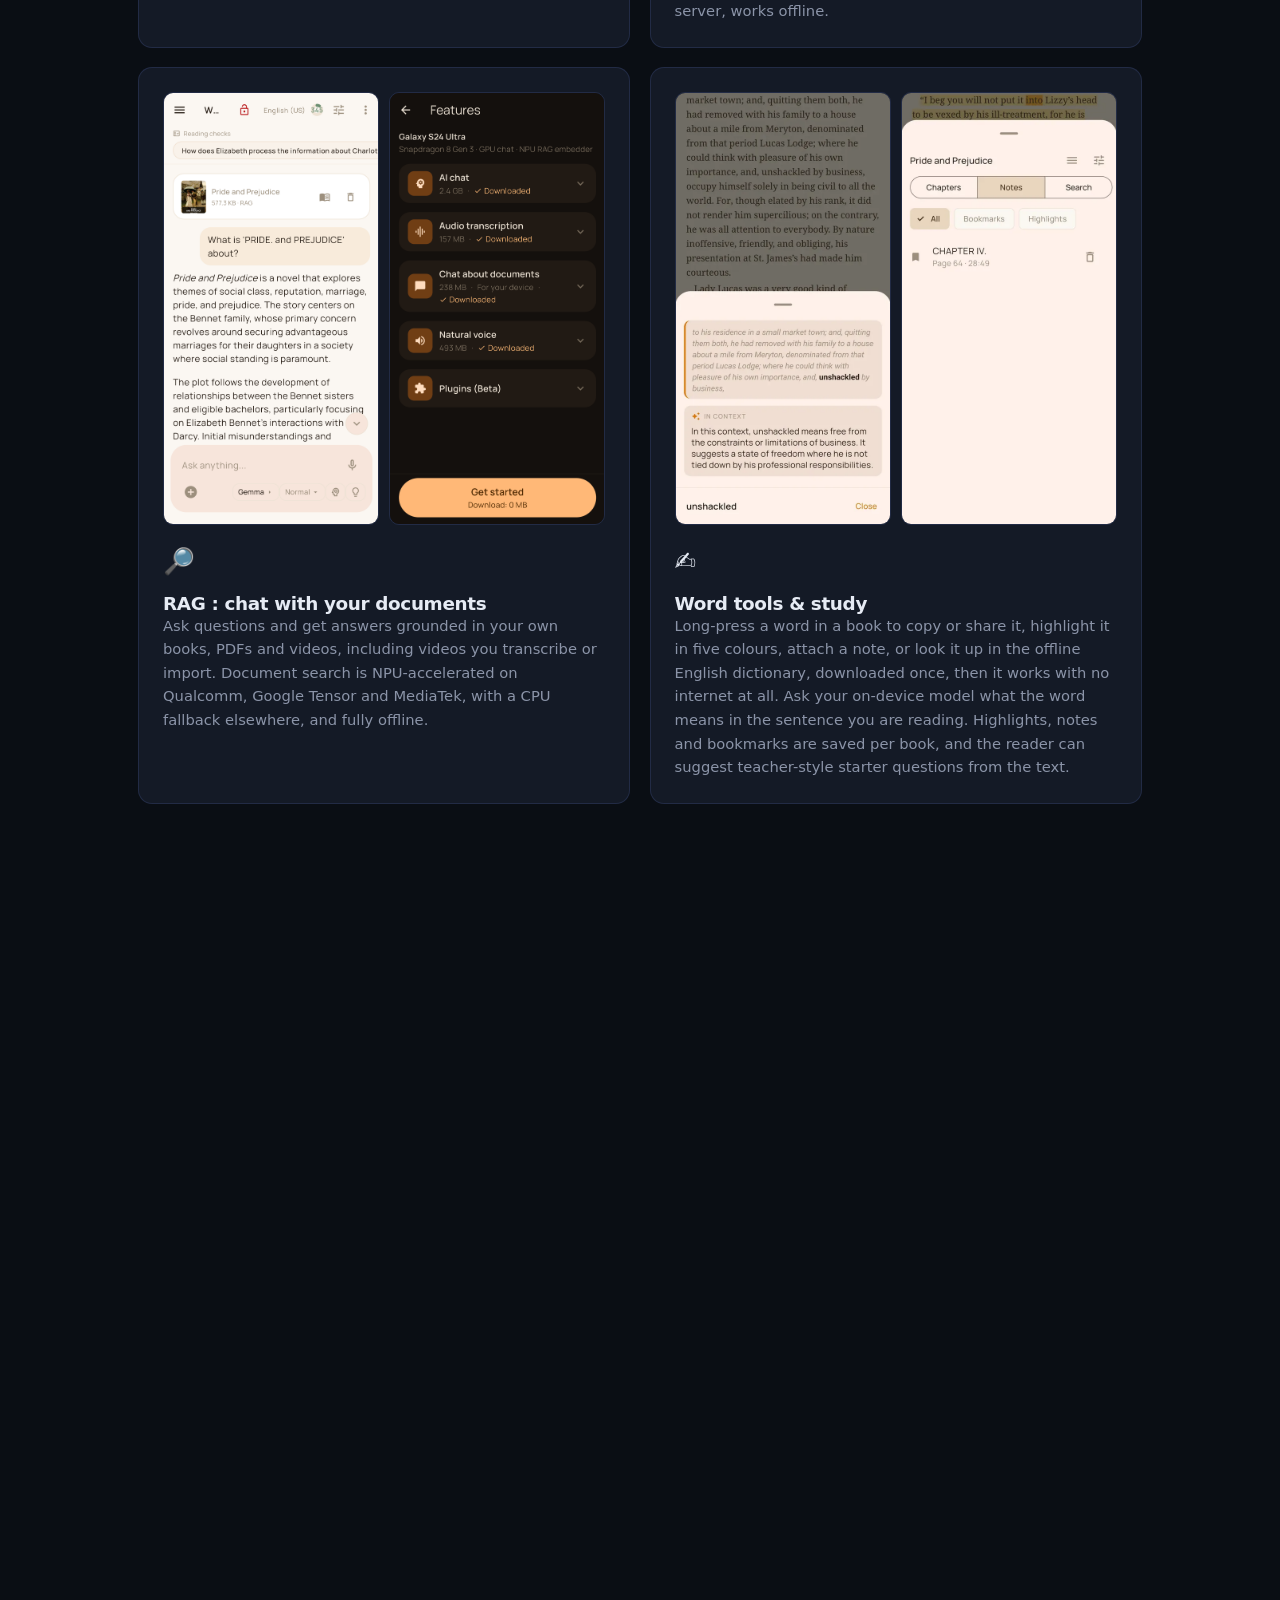
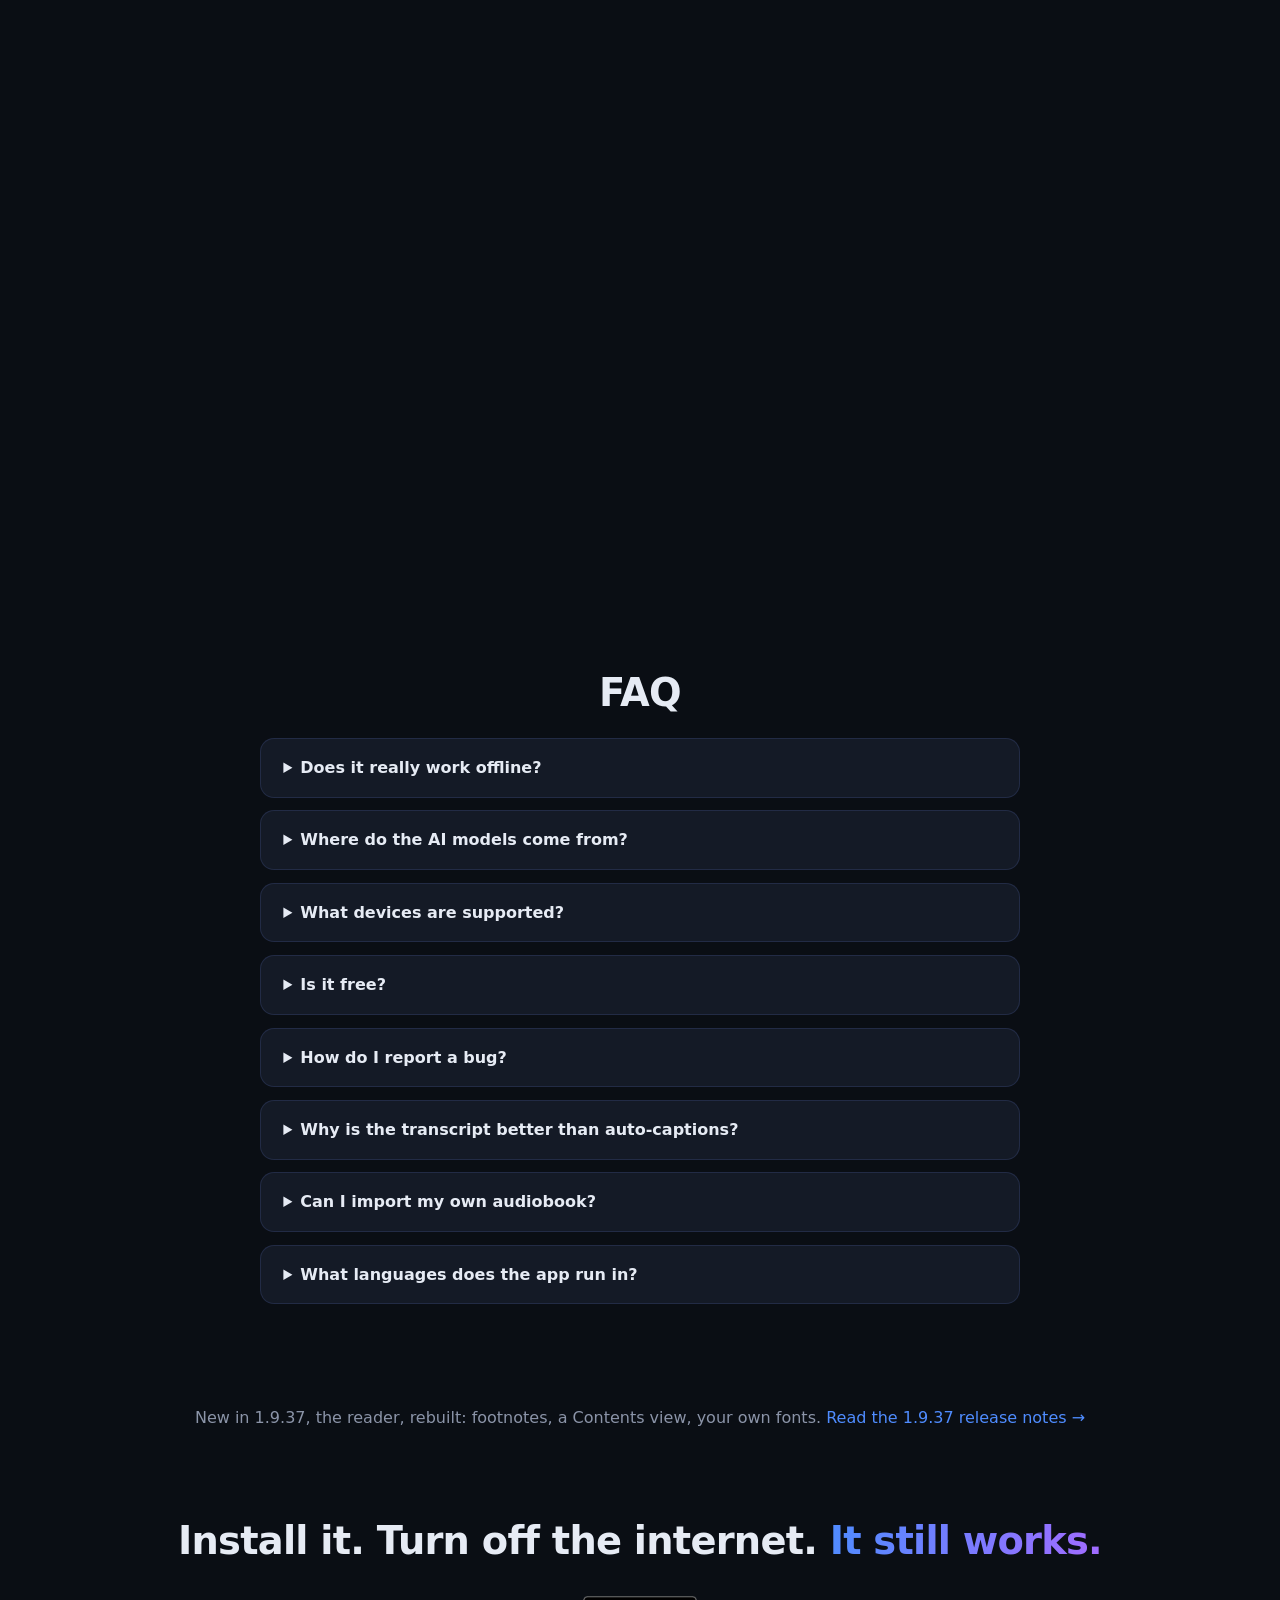
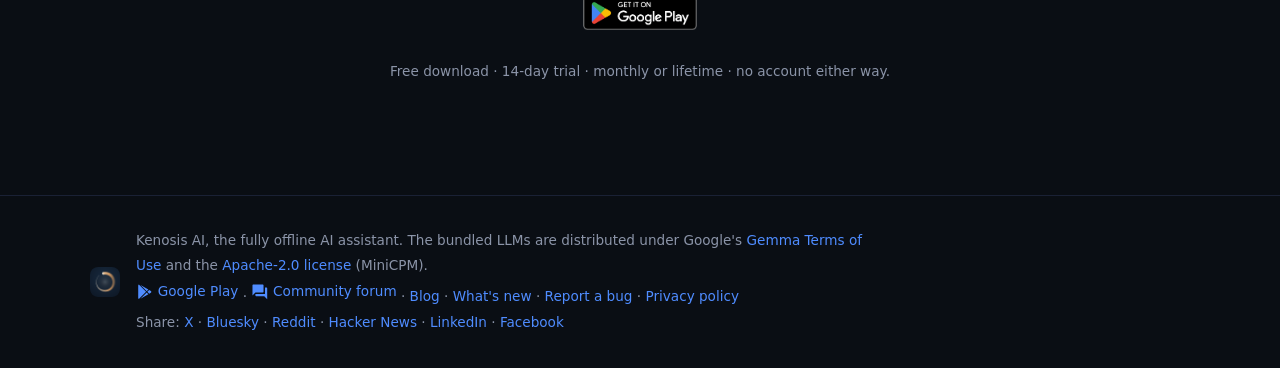
==== commit 77d11c3a: "feat(web): attribution tags on Play links and links to the verification guide" ====
--- a/index.html
+++ b/index.html
@@ -234,7 +234,7 @@
   <div class="faq-wrap faq reveal">
     <details>
       <summary>Does it really work offline?</summary>
-      <p>Yes, completely. The app ships without the Android INTERNET permission, so it cannot connect to anything. Transcription and analysis both run on-device. Airplane mode is fine. <a href="blog/best-offline-ai-apps-android.html">See how it compares with the five most popular offline AI apps →</a></p>
+      <p>Yes, completely. The app ships without the Android INTERNET permission, so it cannot connect to anything. Transcription and analysis both run on-device. Airplane mode is fine. <a href="blog/best-offline-ai-apps-android.html">See how it compares with the five most popular offline AI apps →</a> <a href="blog/is-your-app-really-offline-android.html">How to check whether any Android app is really offline →</a></p>
     </details>
     <details>
       <summary>Where do the AI models come from?</summary>
@@ -274,7 +274,7 @@
 <section class="section cta-band">
   <h2 class="reveal">Install it. Turn off the internet. <span class="grad">It still works.</span></h2>
   <div class="cta-row reveal" style="justify-content:center">
-    <a class="play-badge" href="https://play.google.com/store/apps/details?id=hr.exel.kenosis_ai"><img src="assets/badges/get-it-on-google-play.png" alt="Get it on Google Play" width="129" height="50"></a>
+    <a class="play-badge" href="https://play.google.com/store/apps/details?id=hr.exel.kenosis_ai&utm_source=website"><img src="assets/badges/get-it-on-google-play.png" alt="Get it on Google Play" width="129" height="50"></a>
   </div>
   <p class="hero-note reveal">Free download · 14-day trial · monthly or lifetime · no account either way.</p>
 </section>
@@ -289,7 +289,7 @@
         <a href="https://www.apache.org/licenses/LICENSE-2.0">Apache-2.0 license</a> (MiniCPM).
       </p>
       <p class="footer-social">
-        <a href="https://play.google.com/store/apps/details?id=hr.exel.kenosis_ai" title="Google Play" aria-label="Google Play">
+        <a href="https://play.google.com/store/apps/details?id=hr.exel.kenosis_ai&utm_source=website" title="Google Play" aria-label="Google Play">
           <svg class="footer-icon" viewBox="0 0 24 24" fill="currentColor" aria-hidden="true"><path d="M3,20.5V3.5C3,2.91 3.34,2.39 3.84,2.15L13.69,12L3.84,21.85C3.34,21.6 3,21.09 3,20.5M16.81,15.12L6.05,21.34L14.54,12.85L16.81,15.12M20.16,10.81C21.11,11.4 21.11,12.6 20.16,13.19L17.89,14.5L15.38,12L17.89,9.5L20.16,10.81M6.05,2.66L16.81,8.88L14.54,11.15L6.05,2.66Z"/></svg>Google Play</a> ·
         <a href="https://github.com/octoflashdev/kenosis-web/discussions" title="Forum" aria-label="Community forum on GitHub Discussions">
           <svg class="footer-icon" viewBox="0 0 24 24" fill="currentColor" aria-hidden="true"><path d="M21,6H19V15H6V17A1,1 0 0,0 7,18H18L22,22V7A1,1 0 0,0 21,6M17,12V3A1,1 0 0,0 16,2H3A1,1 0 0,0 2,3V17L6,13H16A1,1 0 0,0 17,12Z"/></svg>Community forum</a> ·
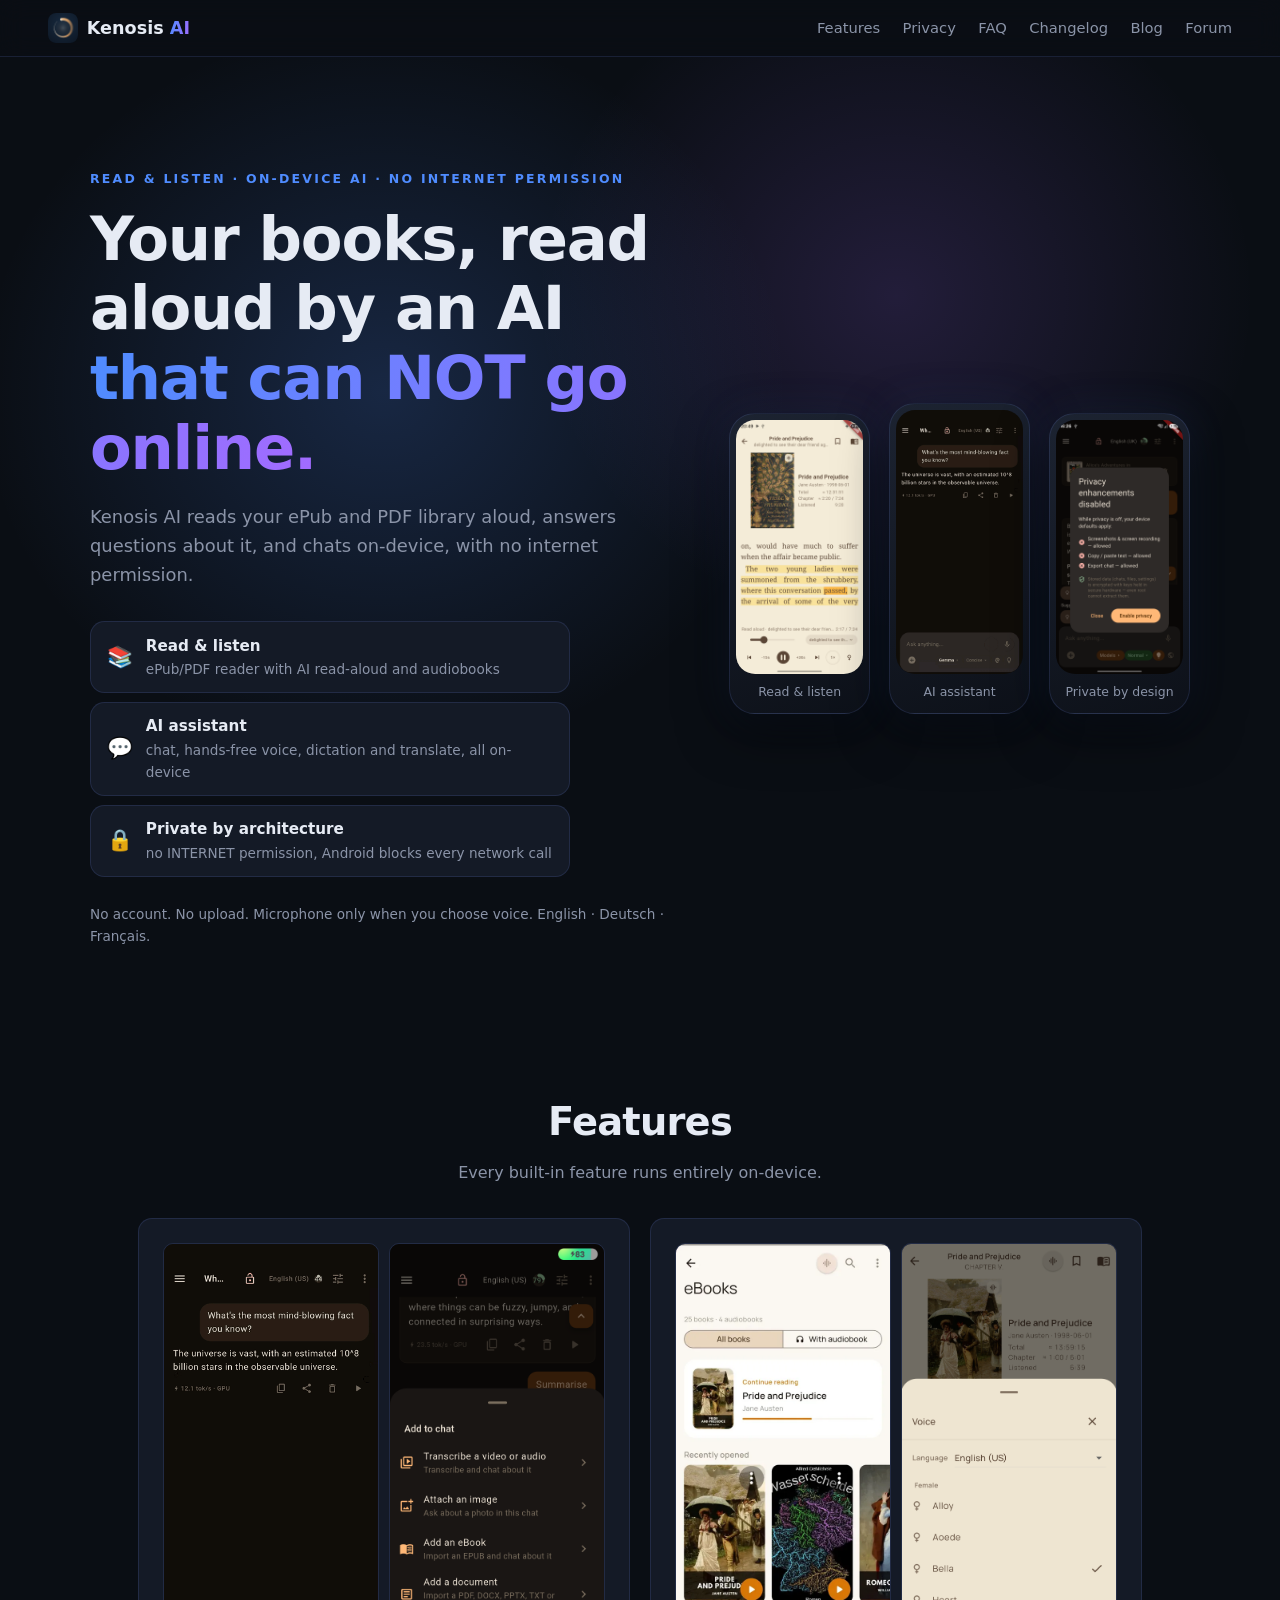
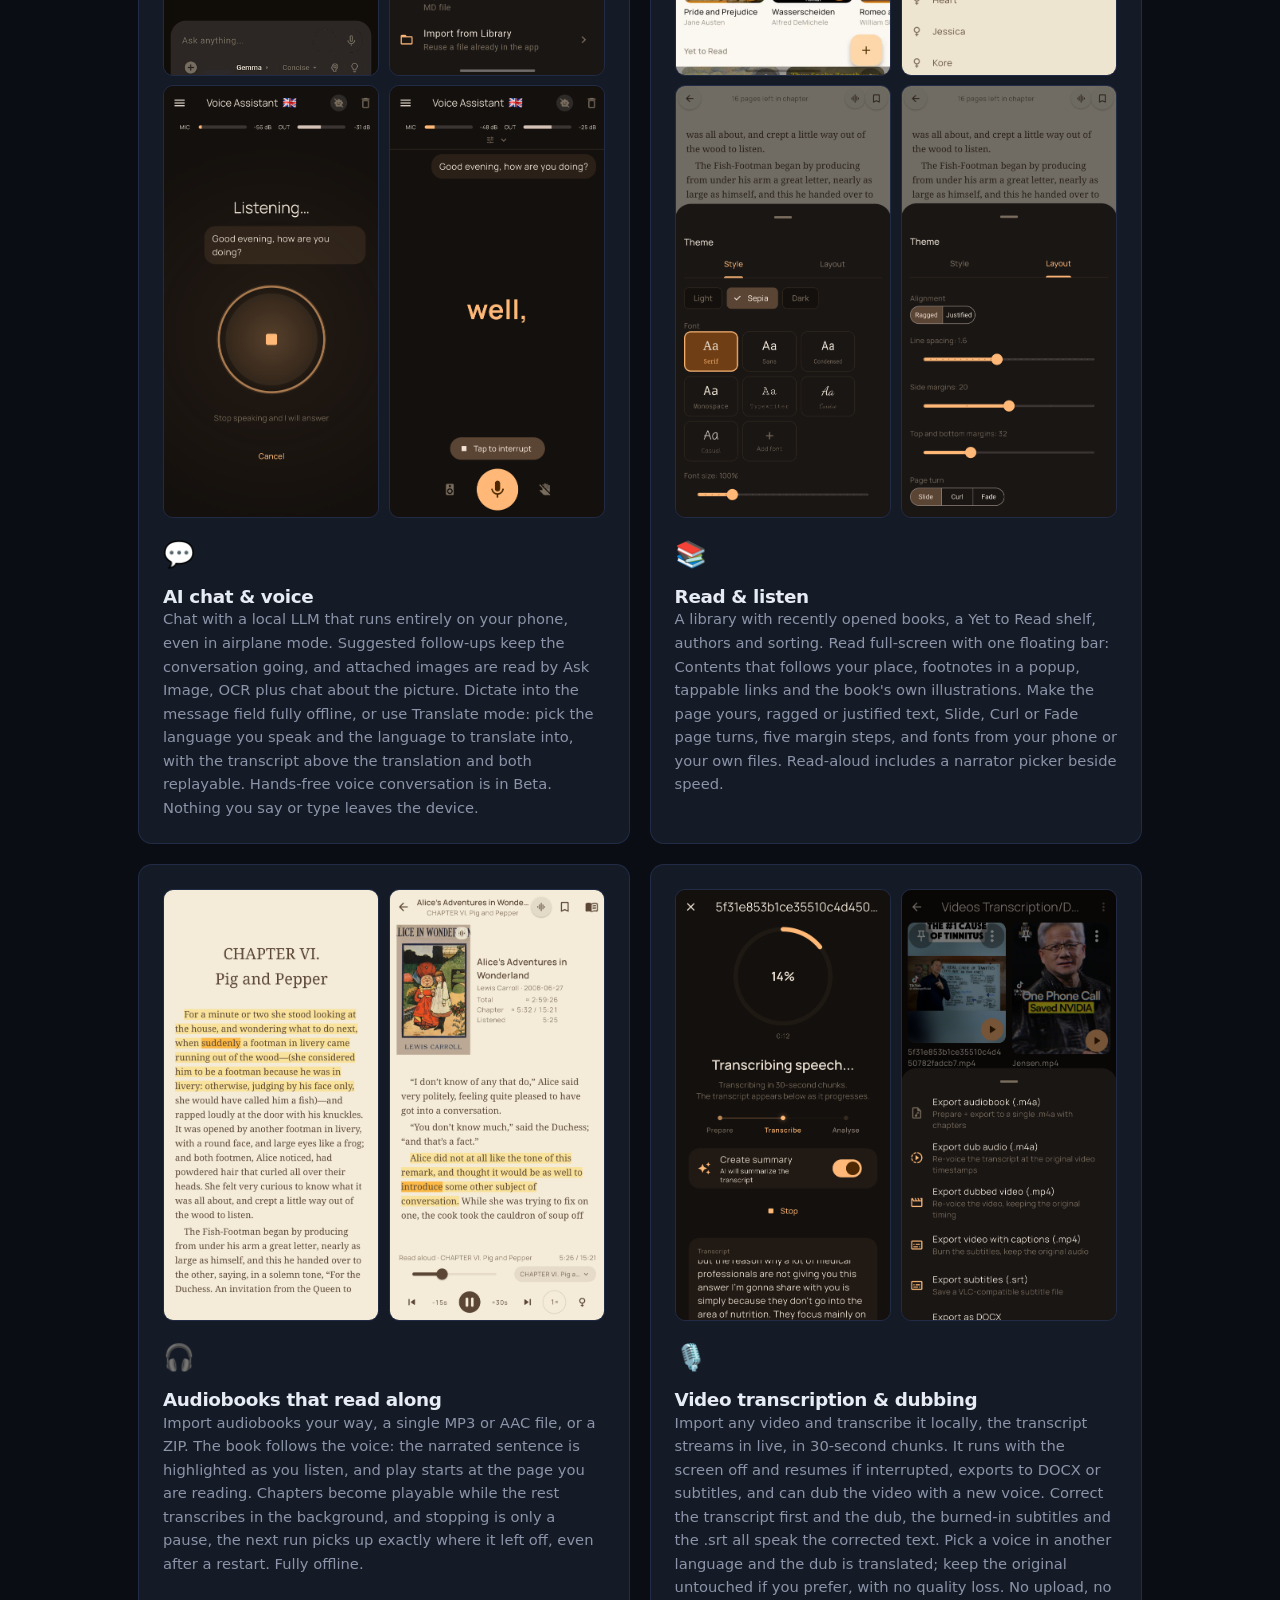
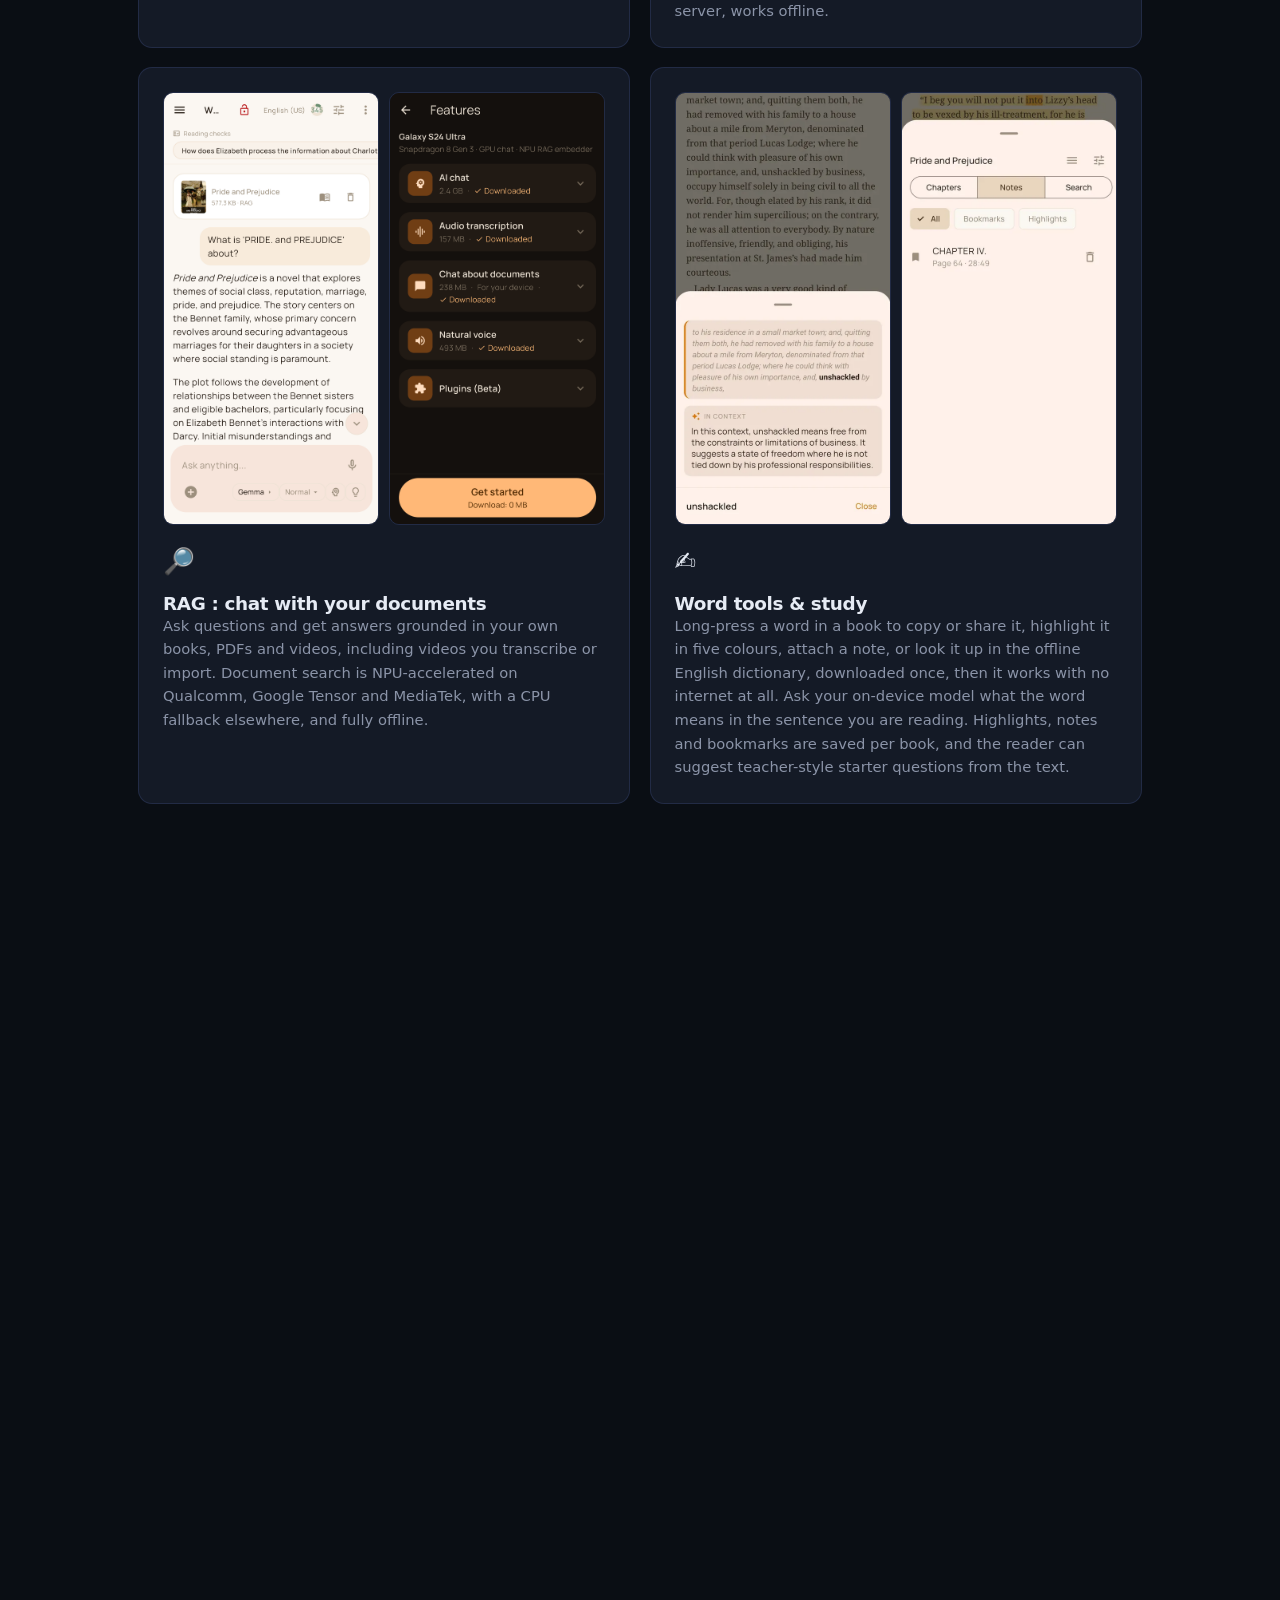
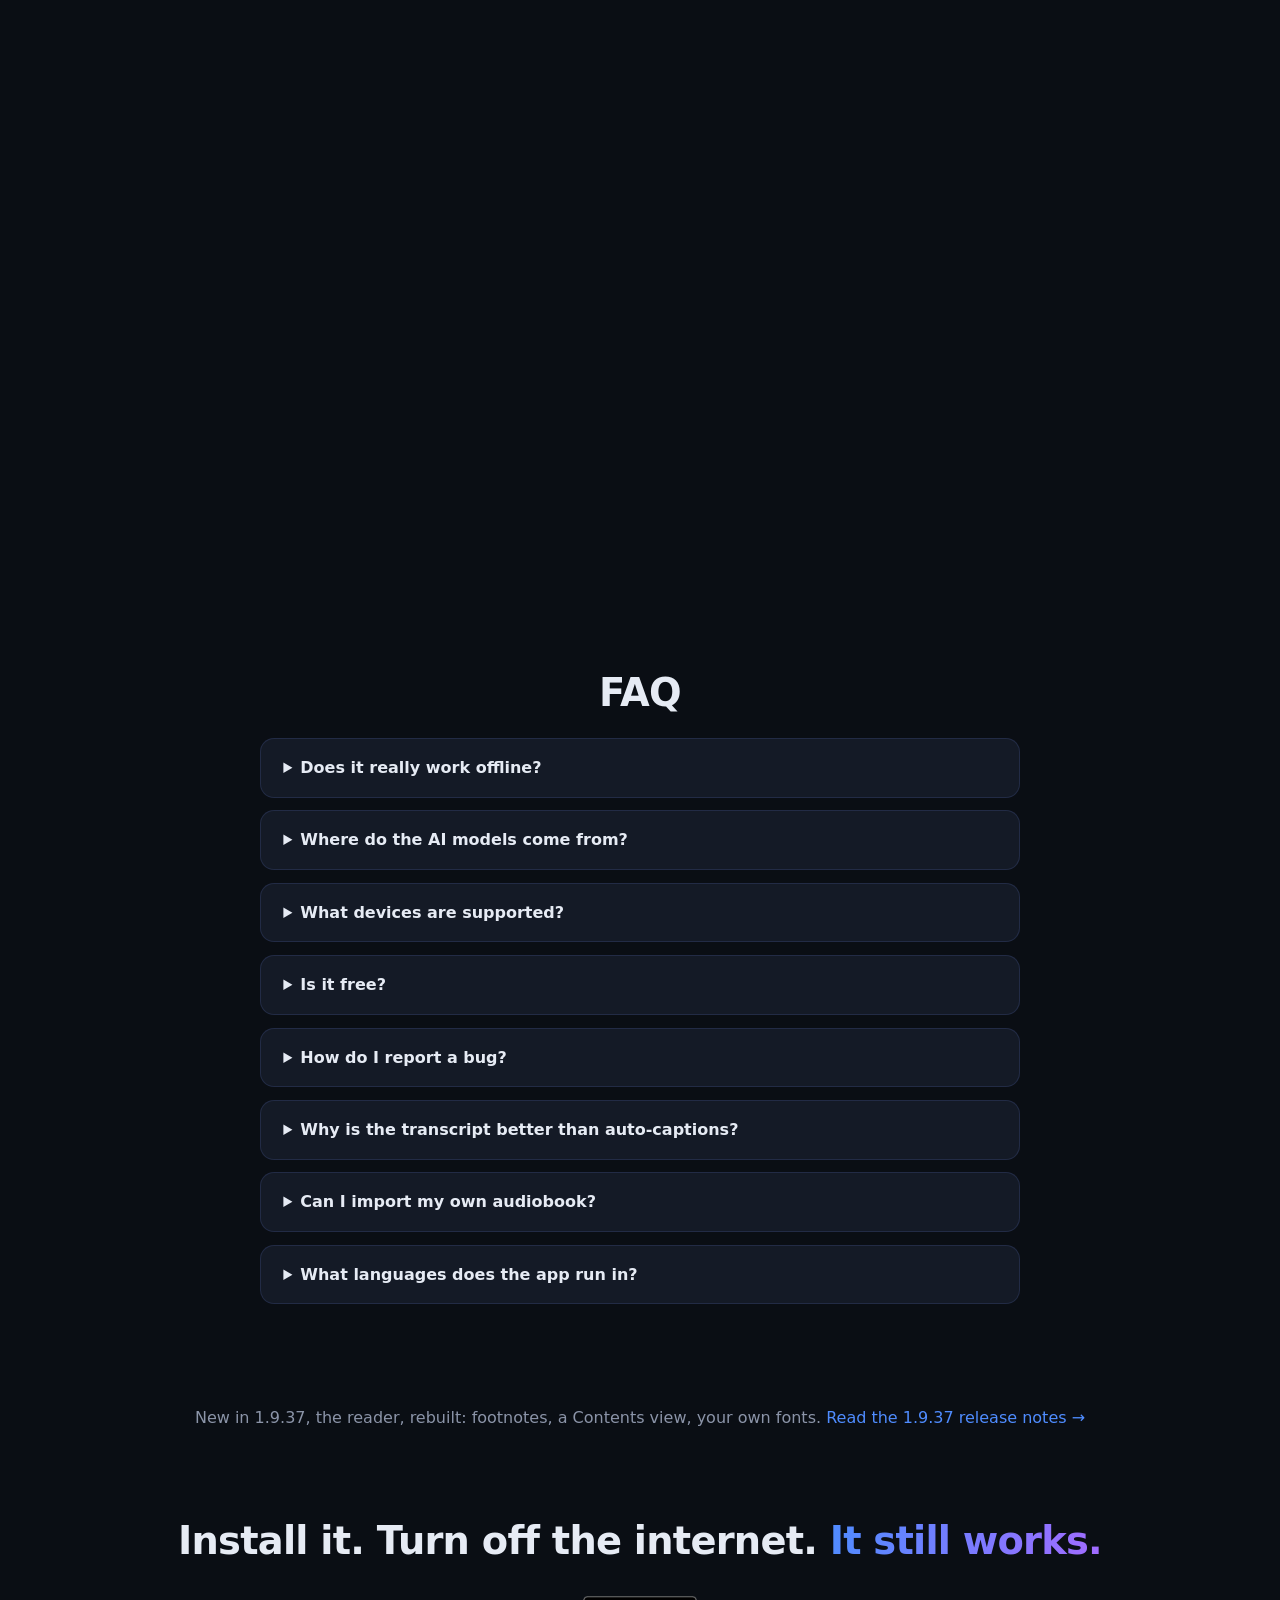
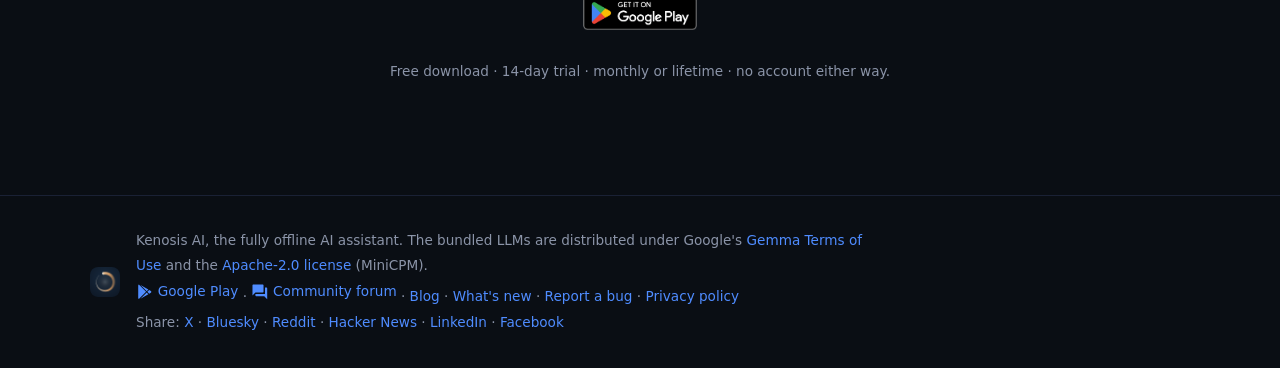
==== commit 474c6888: "feat(web): name eBook reader, offline AI assistant and multimedia in the SERP title and description" ====
--- a/index.html
+++ b/index.html
@@ -4,13 +4,13 @@
 <meta charset="utf-8">
 <meta name="viewport" content="width=device-width, initial-scale=1">
 <meta name="color-scheme" content="dark">
-<title>Kenosis AI : Private, offline AI without INTERNET permission</title>
-<meta name="description" content="Kenosis AI : private, offline AI for Android: your ePub and PDF library read aloud, AI chat, voice, dictation and transcription, all on-device. No network, no cloud, no INTERNET permission.">
+<title>Kenosis AI : eBook reader, offline AI assistant, transcription</title>
+<meta name="description" content="Android eBook reader with read-aloud, offline AI assistant for chat and dictation, multimedia: video transcription, dubbing, audiobooks. No INTERNET permission.">
 <link rel="canonical" href="https://www.kenosis-ai.com/">
 <meta property="og:type" content="website">
 <meta property="og:site_name" content="Kenosis AI">
-<meta property="og:title" content="Kenosis AI : Private, offline AI without INTERNET permission">
-<meta property="og:description" content="Kenosis AI : private, offline AI for Android: your ePub and PDF library read aloud, AI chat, voice, dictation and transcription, all on-device. No network, no cloud, no INTERNET permission.">
+<meta property="og:title" content="Kenosis AI : eBook reader, offline AI assistant, transcription">
+<meta property="og:description" content="Android eBook reader with read-aloud, offline AI assistant for chat and dictation, multimedia: video transcription, dubbing, audiobooks. No INTERNET permission.">
 <meta property="og:url" content="https://www.kenosis-ai.com/">
 <meta property="og:image" content="https://www.kenosis-ai.com/assets/og-image.png">
 <meta property="og:image:type" content="image/png">
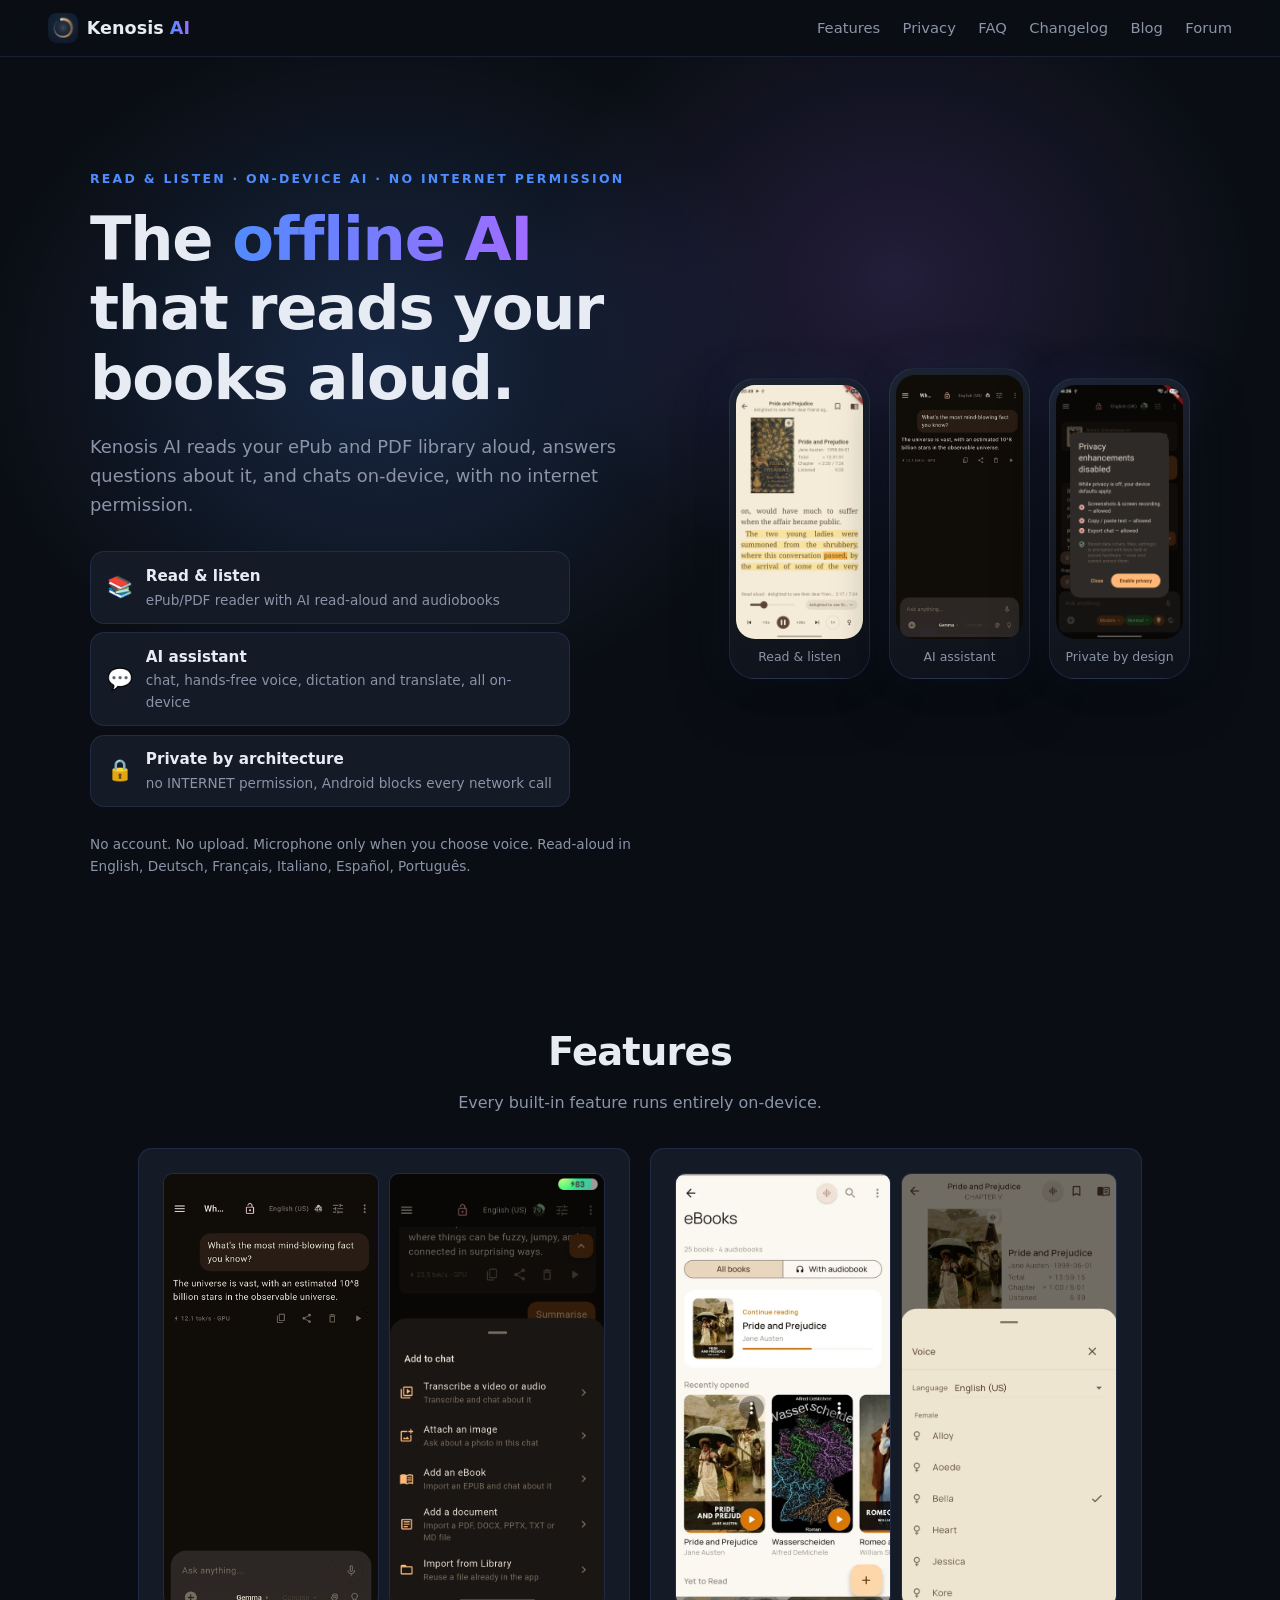
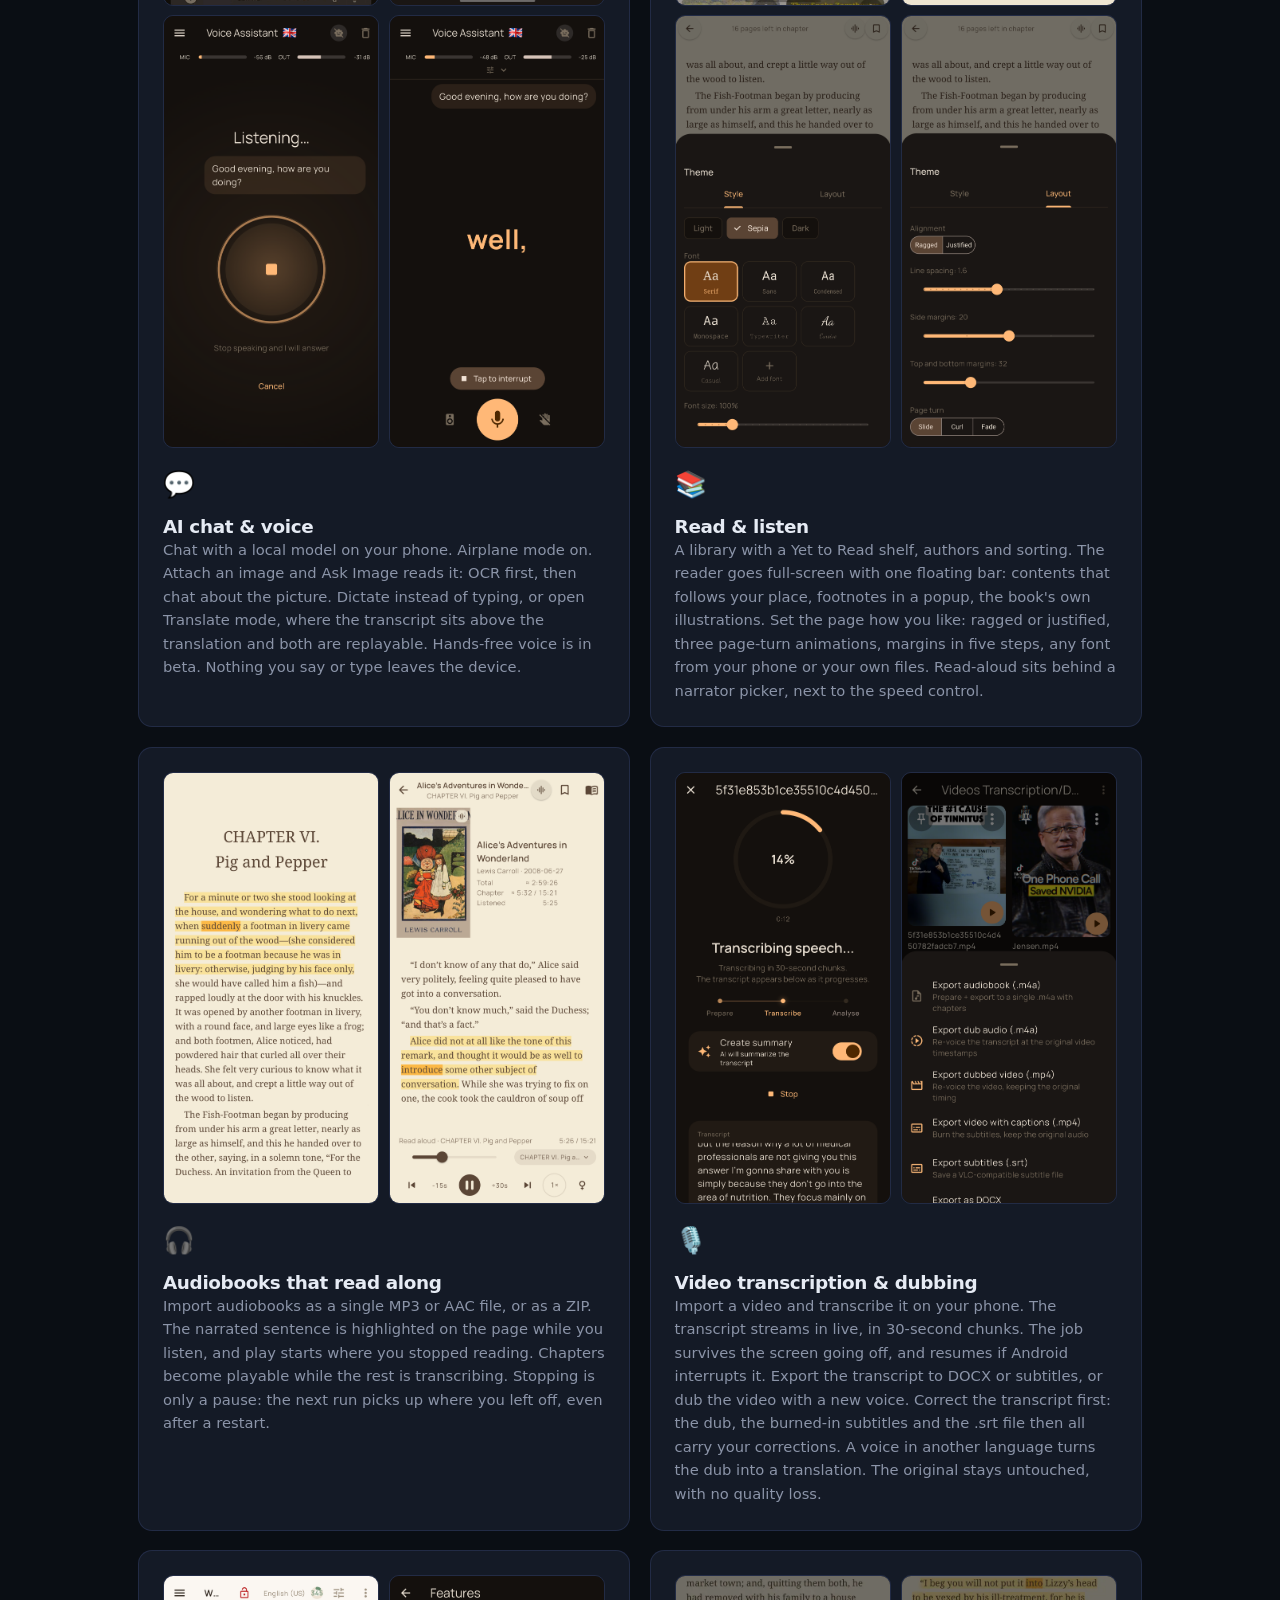
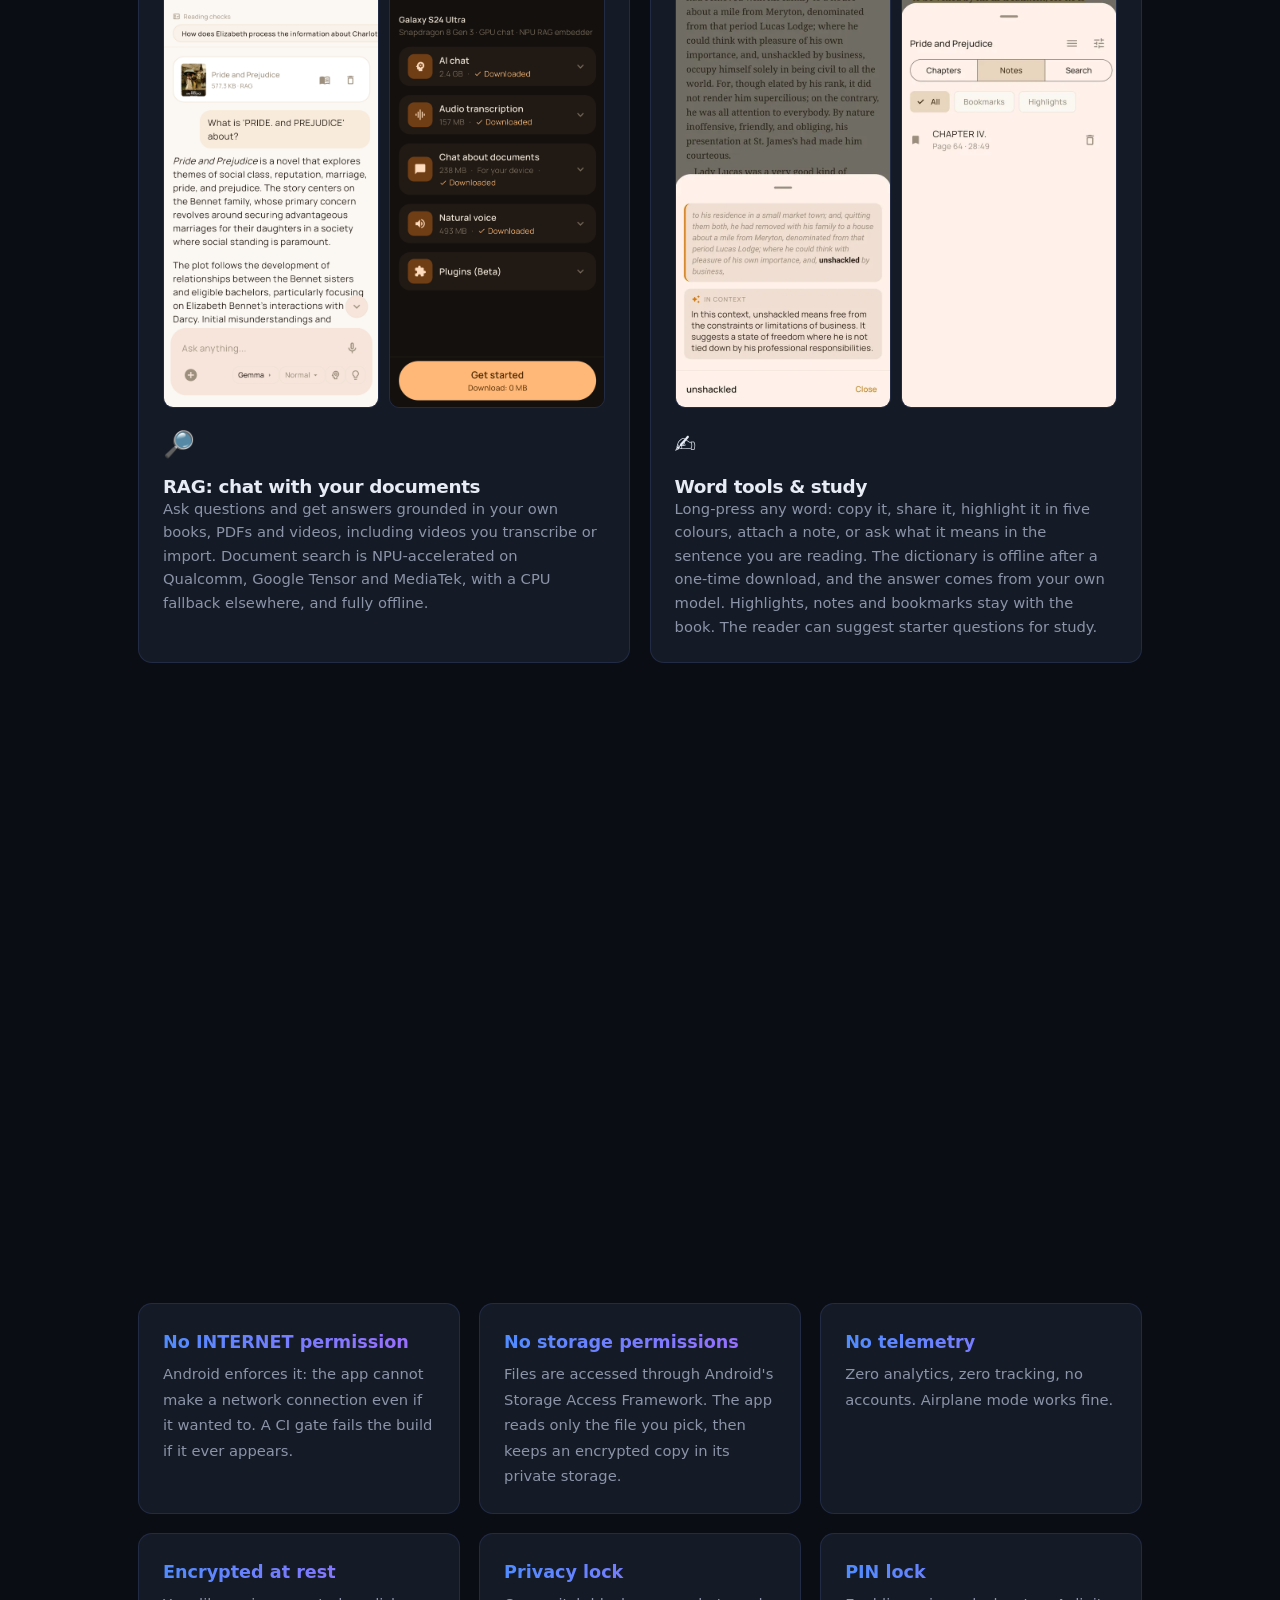
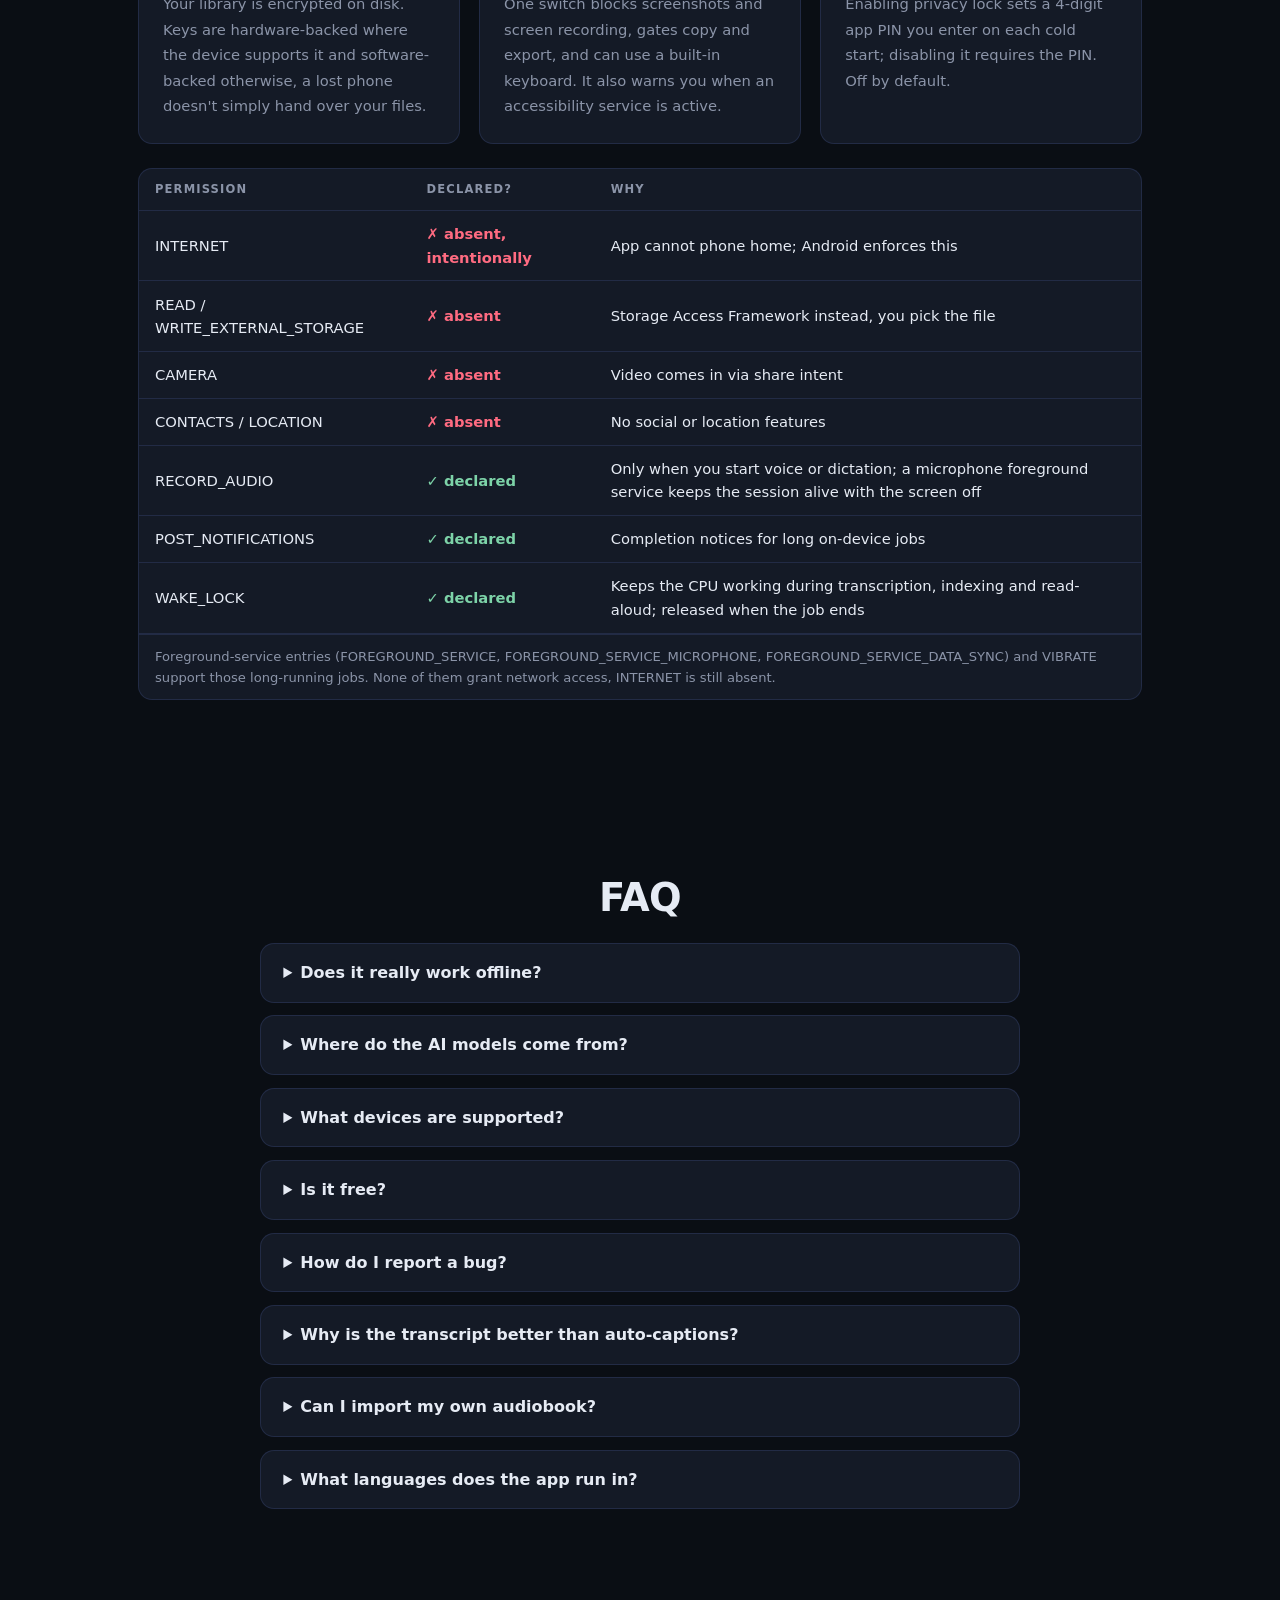
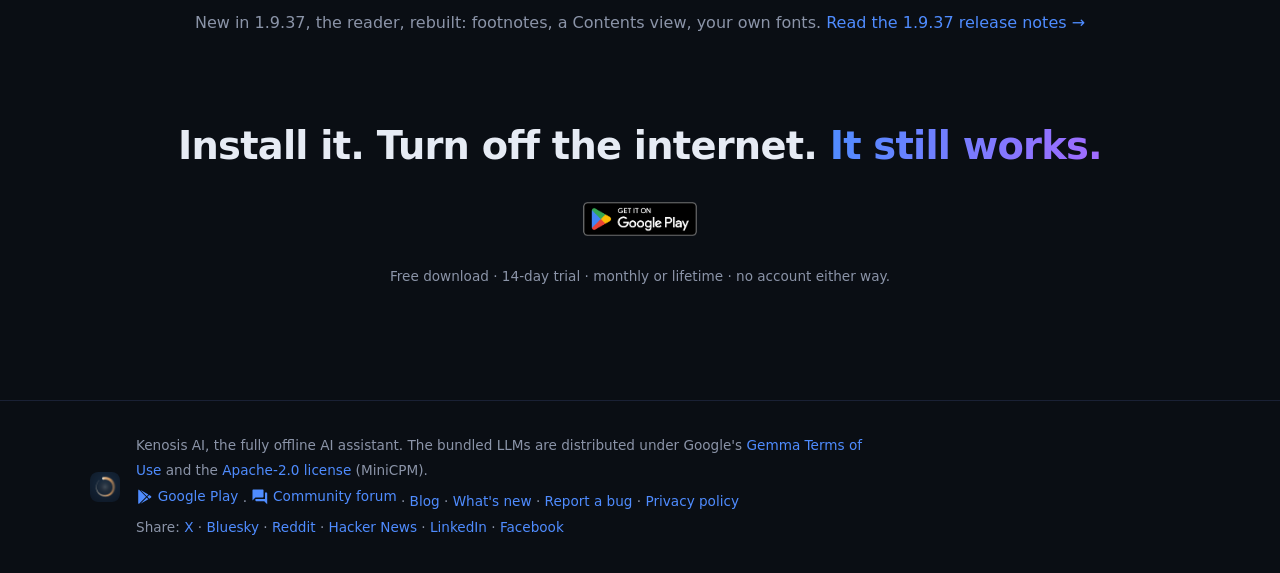
==== commit 8c91b49f: "feat(web): tighten homepage copy and add the Why Kenosis AI exists section" ====
--- a/index.html
+++ b/index.html
@@ -91,7 +91,7 @@
   <div class="hero-inner">
     <div class="hero-copy reveal">
       <p class="eyebrow">Read &amp; listen &middot; On-device AI &middot; No INTERNET permission</p>
-      <h1>Your books, read aloud by an AI <span class="grad">that can NOT go online.</span></h1>
+      <h1>The <span class="grad">offline AI</span> that reads your books aloud.</h1>
       <p class="lead">
         Kenosis AI reads your ePub and PDF library aloud, answers questions about it, and chats
         on-device, with no internet permission.
@@ -110,7 +110,7 @@
           <span class="hero-tile-text"><strong>Private by architecture</strong><span>no INTERNET permission, Android blocks every network call</span></span>
         </a>
       </div>
-      <p class="hero-note">No account. No upload. Microphone only when you choose voice. English &middot; Deutsch &middot; Fran&ccedil;ais.</p>
+      <p class="hero-note">No account. No upload. Microphone only when you choose voice. Read-aloud in English, Deutsch, Fran&ccedil;ais, Italiano, Espa&ntilde;ol, Portugu&ecirc;s.</p>
     </div>
     <div class="hero-phones reveal">
       <a class="phone mini" href="#reading">
@@ -143,7 +143,7 @@
       </div>
       <div class="feature-icon">💬</div>
       <h3>AI chat &amp; voice</h3>
-      <p>Chat with a local LLM that runs entirely on your phone, even in airplane mode. Suggested follow-ups keep the conversation going, and attached images are read by Ask Image, OCR plus chat about the picture. Dictate into the message field fully offline, or use Translate mode: pick the language you speak and the language to translate into, with the transcript above the translation and both replayable. Hands-free voice conversation is in Beta. Nothing you say or type leaves the device.</p>
+      <p>Chat with a local model on your phone. Airplane mode on. Attach an image and Ask Image reads it: OCR first, then chat about the picture. Dictate instead of typing, or open Translate mode, where the transcript sits above the translation and both are replayable. Hands-free voice is in beta. Nothing you say or type leaves the device.</p>
     </div>
 
     <div class="feature card reveal" id="reading">
@@ -155,7 +155,7 @@
       </div>
       <div class="feature-icon">📚</div>
       <h3>Read &amp; listen</h3>
-      <p>A library with recently opened books, a Yet to Read shelf, authors and sorting. Read full-screen with one floating bar: Contents that follows your place, footnotes in a popup, tappable links and the book's own illustrations. Make the page yours, ragged or justified text, Slide, Curl or Fade page turns, five margin steps, and fonts from your phone or your own files. Read-aloud includes a narrator picker beside speed.</p>
+      <p>A library with a Yet to Read shelf, authors and sorting. The reader goes full-screen with one floating bar: contents that follows your place, footnotes in a popup, the book's own illustrations. Set the page how you like: ragged or justified, three page-turn animations, margins in five steps, any font from your phone or your own files. Read-aloud sits behind a narrator picker, next to the speed control.</p>
     </div>
 
     <div class="feature card reveal">
@@ -165,7 +165,7 @@
       </div>
       <div class="feature-icon">🎧</div>
       <h3>Audiobooks that read along</h3>
-      <p>Import audiobooks your way, a single MP3 or AAC file, or a ZIP. The book follows the voice: the narrated sentence is highlighted as you listen, and play starts at the page you are reading. Chapters become playable while the rest transcribes in the background, and stopping is only a pause, the next run picks up exactly where it left off, even after a restart. Fully offline.</p>
+      <p>Import audiobooks as a single MP3 or AAC file, or as a ZIP. The narrated sentence is highlighted on the page while you listen, and play starts where you stopped reading. Chapters become playable while the rest is transcribing. Stopping is only a pause: the next run picks up where you left off, even after a restart.</p>
     </div>
 
     <div class="feature card reveal">
@@ -175,7 +175,7 @@
       </div>
       <div class="feature-icon">🎙️</div>
       <h3>Video transcription &amp; dubbing</h3>
-      <p>Import any video and transcribe it locally, the transcript streams in live, in 30-second chunks. It runs with the screen off and resumes if interrupted, exports to DOCX or subtitles, and can dub the video with a new voice. Correct the transcript first and the dub, the burned-in subtitles and the .srt all speak the corrected text. Pick a voice in another language and the dub is translated; keep the original untouched if you prefer, with no quality loss. No upload, no server, works offline.</p>
+      <p>Import a video and transcribe it on your phone. The transcript streams in live, in 30-second chunks. The job survives the screen going off, and resumes if Android interrupts it. Export the transcript to DOCX or subtitles, or dub the video with a new voice. Correct the transcript first: the dub, the burned-in subtitles and the .srt file then all carry your corrections. A voice in another language turns the dub into a translation. The original stays untouched, with no quality loss.</p>
     </div>
 
     <div class="feature card reveal">
@@ -184,7 +184,7 @@
         <img class="zoomable" src="assets/screenshots/features02.png" alt="Features screen: AI chat, audio transcription, chat about documents, natural voice, with downloads" loading="lazy">
       </div>
       <div class="feature-icon">🔎</div>
-      <h3>RAG : chat with your documents</h3>
+      <h3>RAG: chat with your documents</h3>
       <p>Ask questions and get answers grounded in your own books, PDFs and videos, including videos you transcribe or import. Document search is NPU-accelerated on Qualcomm, Google Tensor and MediaTek, with a CPU fallback elsewhere, and fully offline.</p>
     </div>
 
@@ -195,10 +195,15 @@
       </div>
       <div class="feature-icon">✍️</div>
       <h3>Word tools &amp; study</h3>
-      <p>Long-press a word in a book to copy or share it, highlight it in five colours, attach a note, or look it up in the offline English dictionary, downloaded once, then it works with no internet at all. Ask your on-device model what the word means in the sentence you are reading. Highlights, notes and bookmarks are saved per book, and the reader can suggest teacher-style starter questions from the text.</p>
-    </div>
-
-  </div>
+      <p>Long-press any word: copy it, share it, highlight it in five colours, attach a note, or ask what it means in the sentence you are reading. The dictionary is offline after a one-time download, and the answer comes from your own model. Highlights, notes and bookmarks stay with the book. The reader can suggest starter questions for study.</p>
+    </div>
+
+  </div>
+</section>
+
+<section class="section" id="why">
+  <h2 class="reveal">Why Kenosis AI exists</h2>
+  <p class="section-sub reveal">Every AI assistant we tried that promised offline still dialed home. Kenosis AI can't: its manifest doesn't declare the INTERNET permission, so Android blocks every connection. Don't take our word for it: the app's Play listing lists every permission.</p>
 </section>
 
 <section class="section" id="privacy">
@@ -258,7 +263,7 @@
     </details>
     <details>
       <summary>Can I import my own audiobook?</summary>
-      <p>Yes, a single MP3 or AAC file, or a ZIP. The book follows the voice: the narrated sentence is highlighted as you listen, chapters become playable while the rest transcribes in the background, and stopping is only a pause, playback resumes exactly where it left off. Nothing is uploaded.</p>
+      <p>Yes: a single MP3 or AAC file, or a ZIP. The narrated sentence is highlighted while you listen, chapters become playable as they transcribe, and playback resumes exactly where you left off. Nothing is uploaded.</p>
     </details>
     <details>
       <summary>What languages does the app run in?</summary>
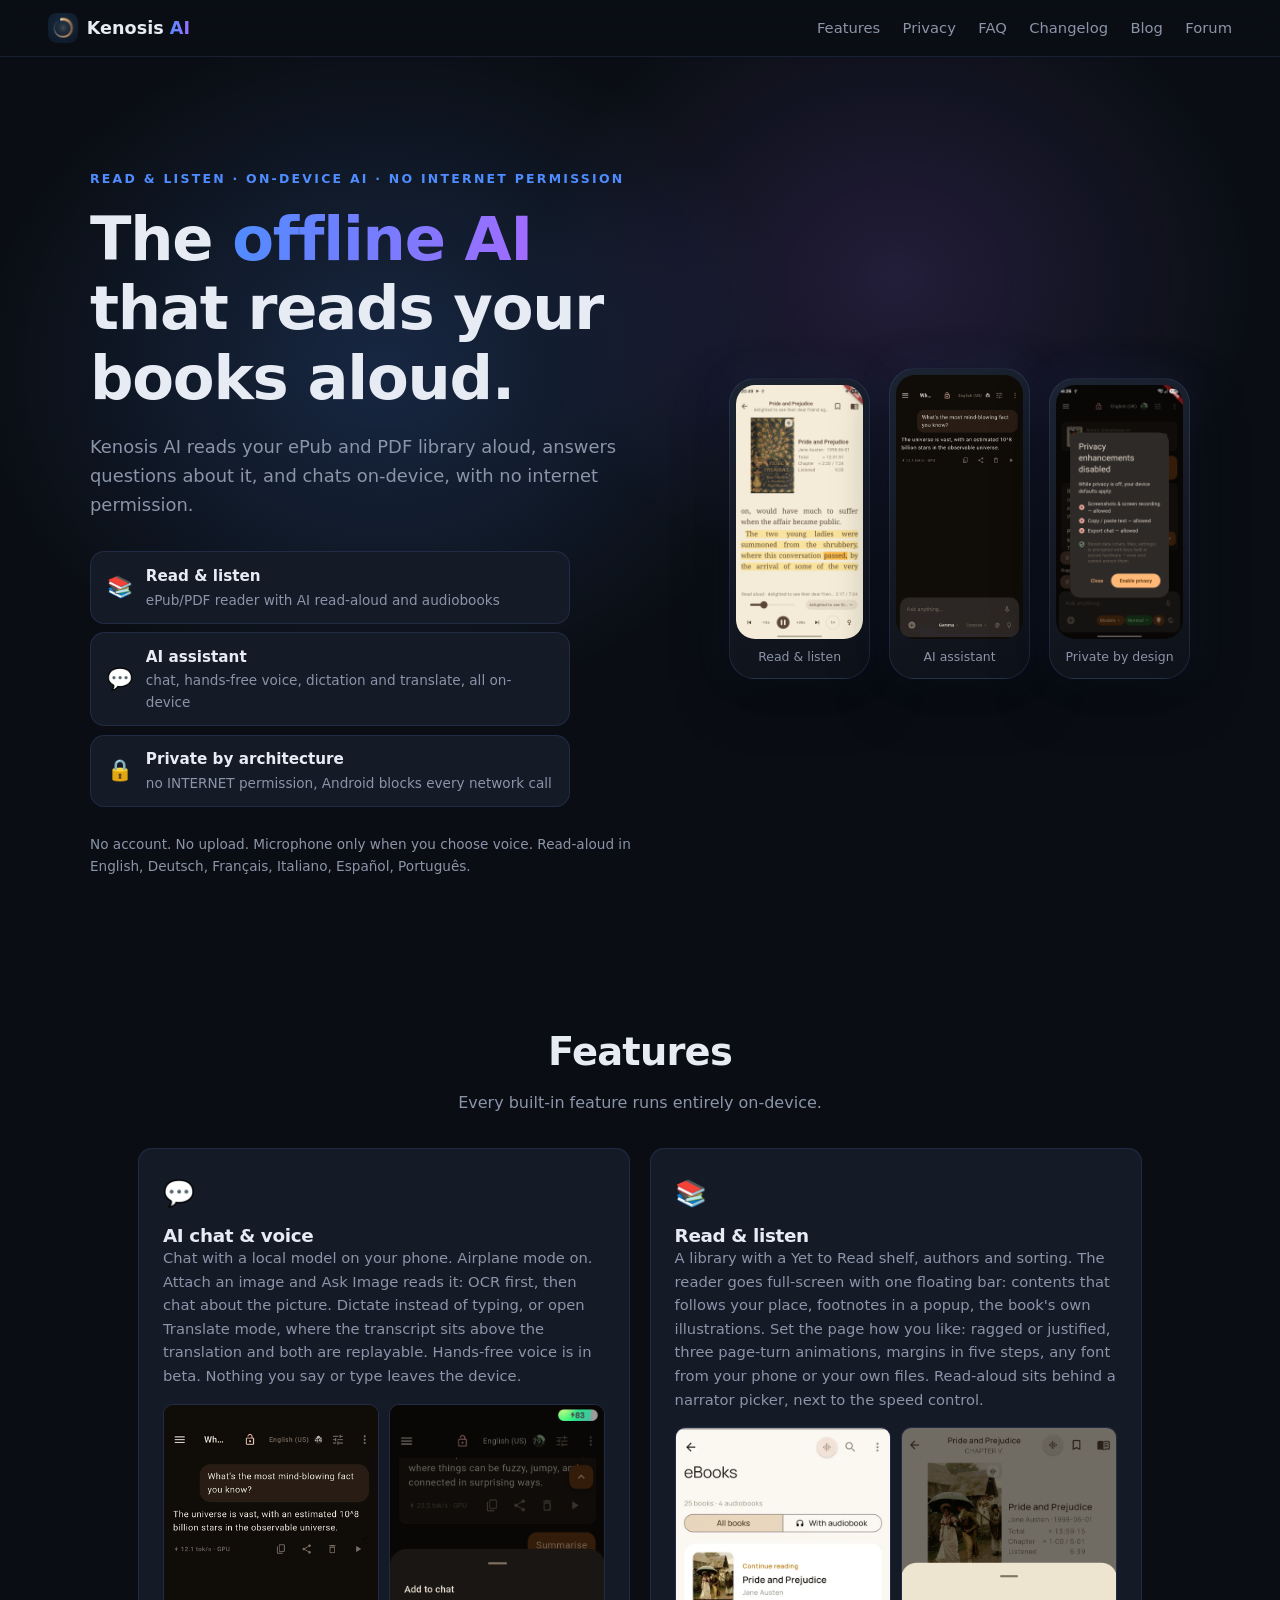
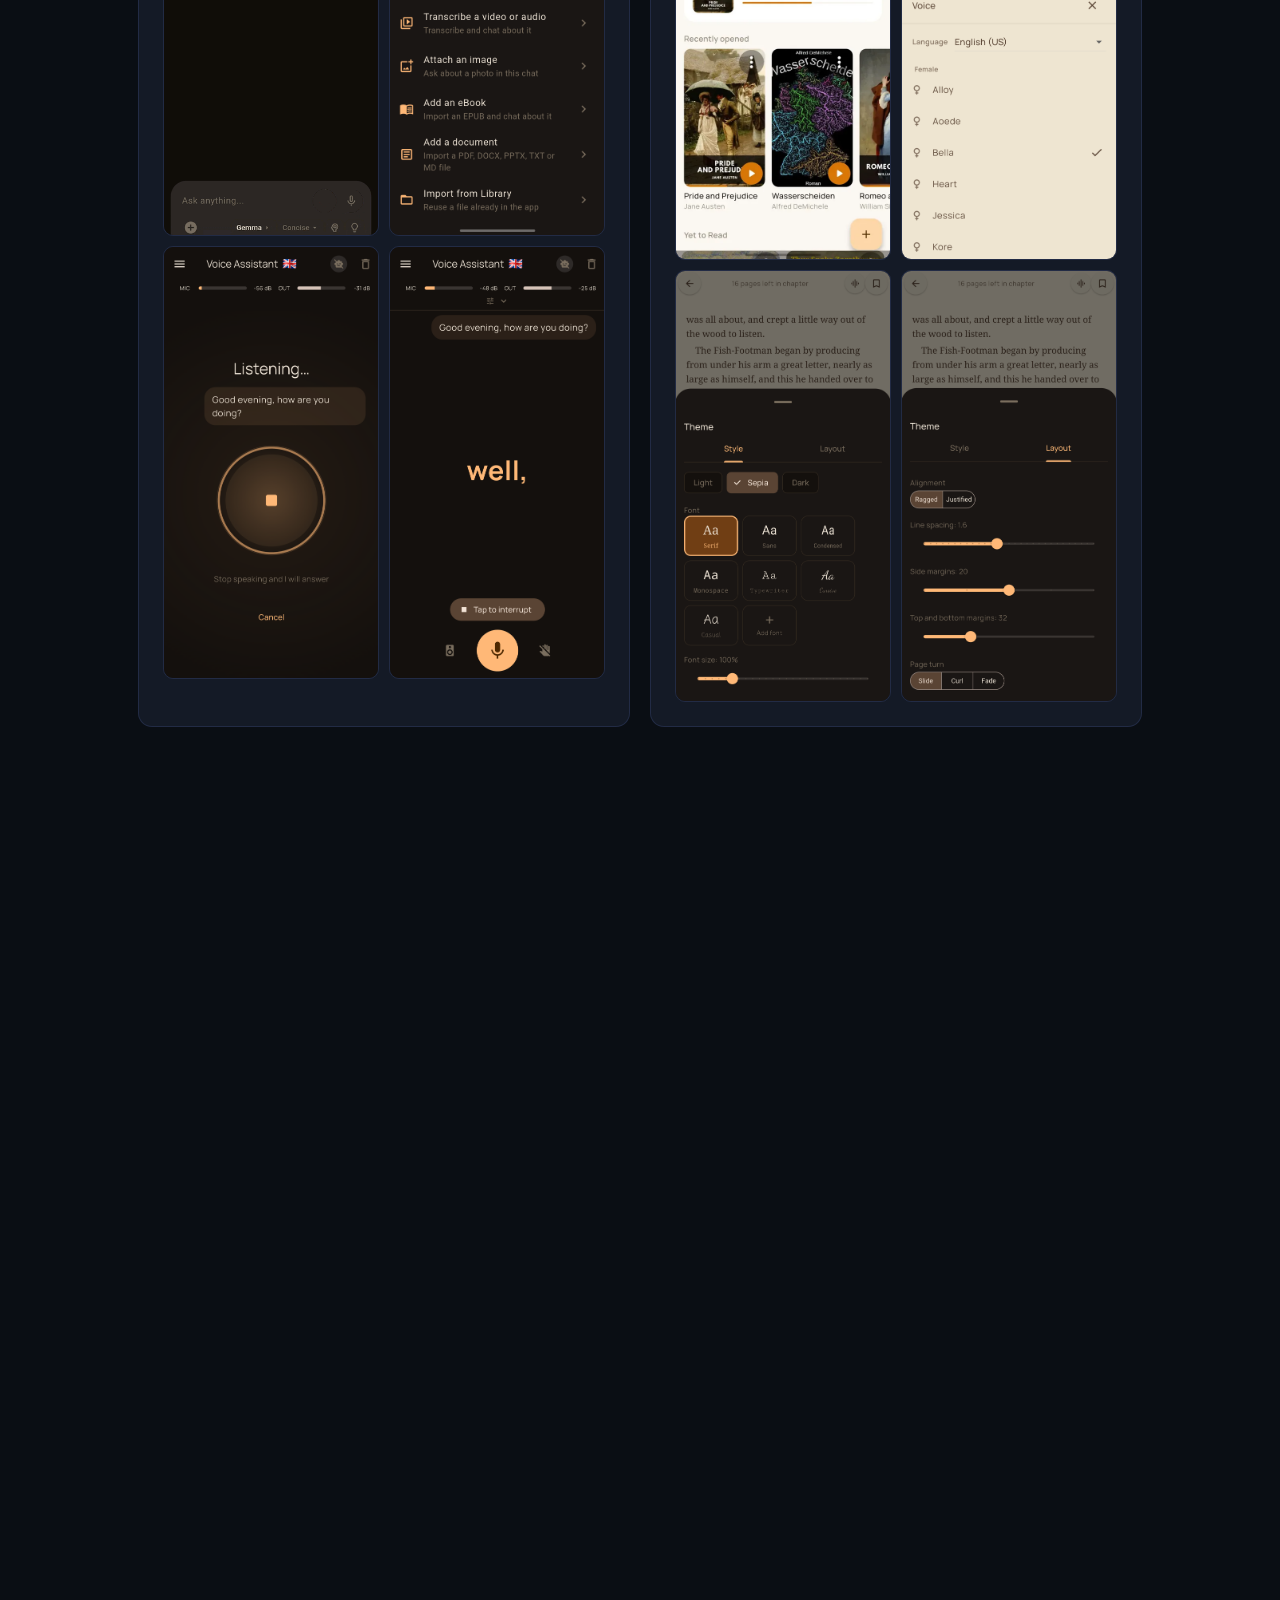
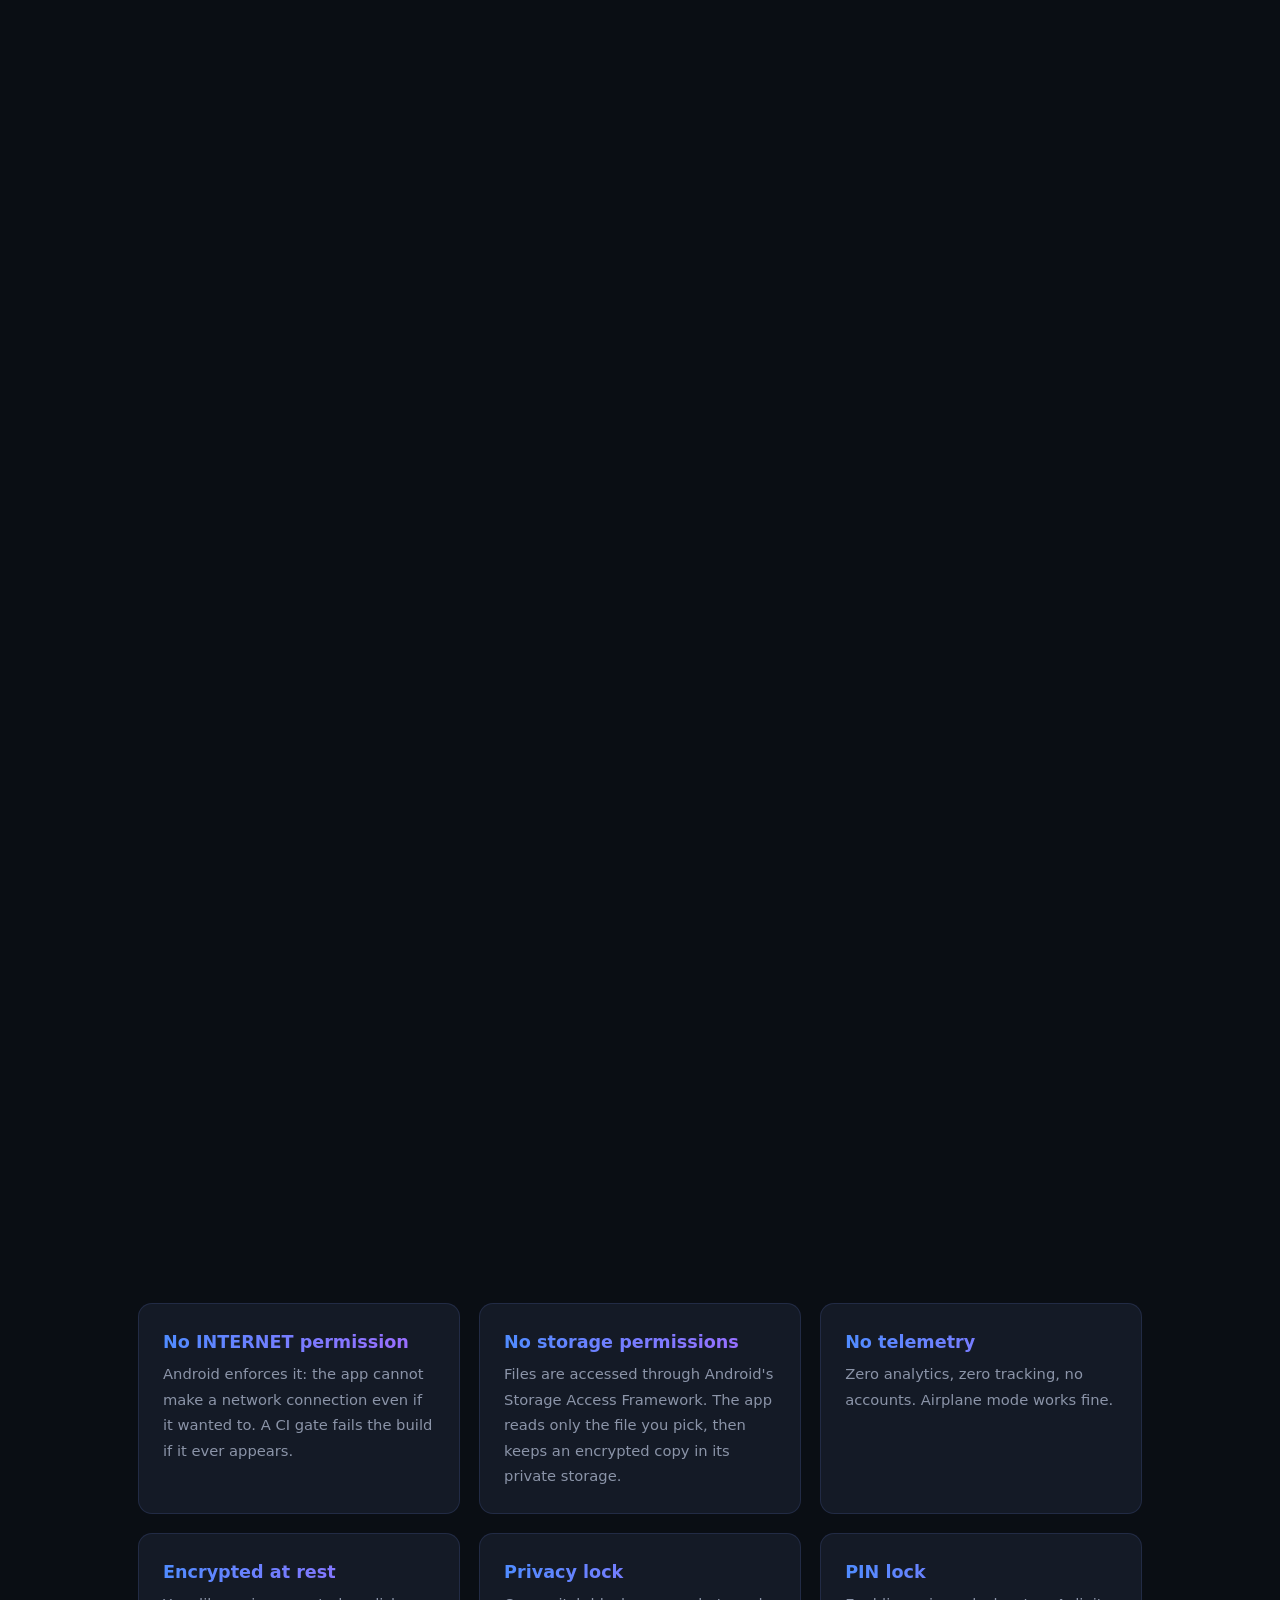
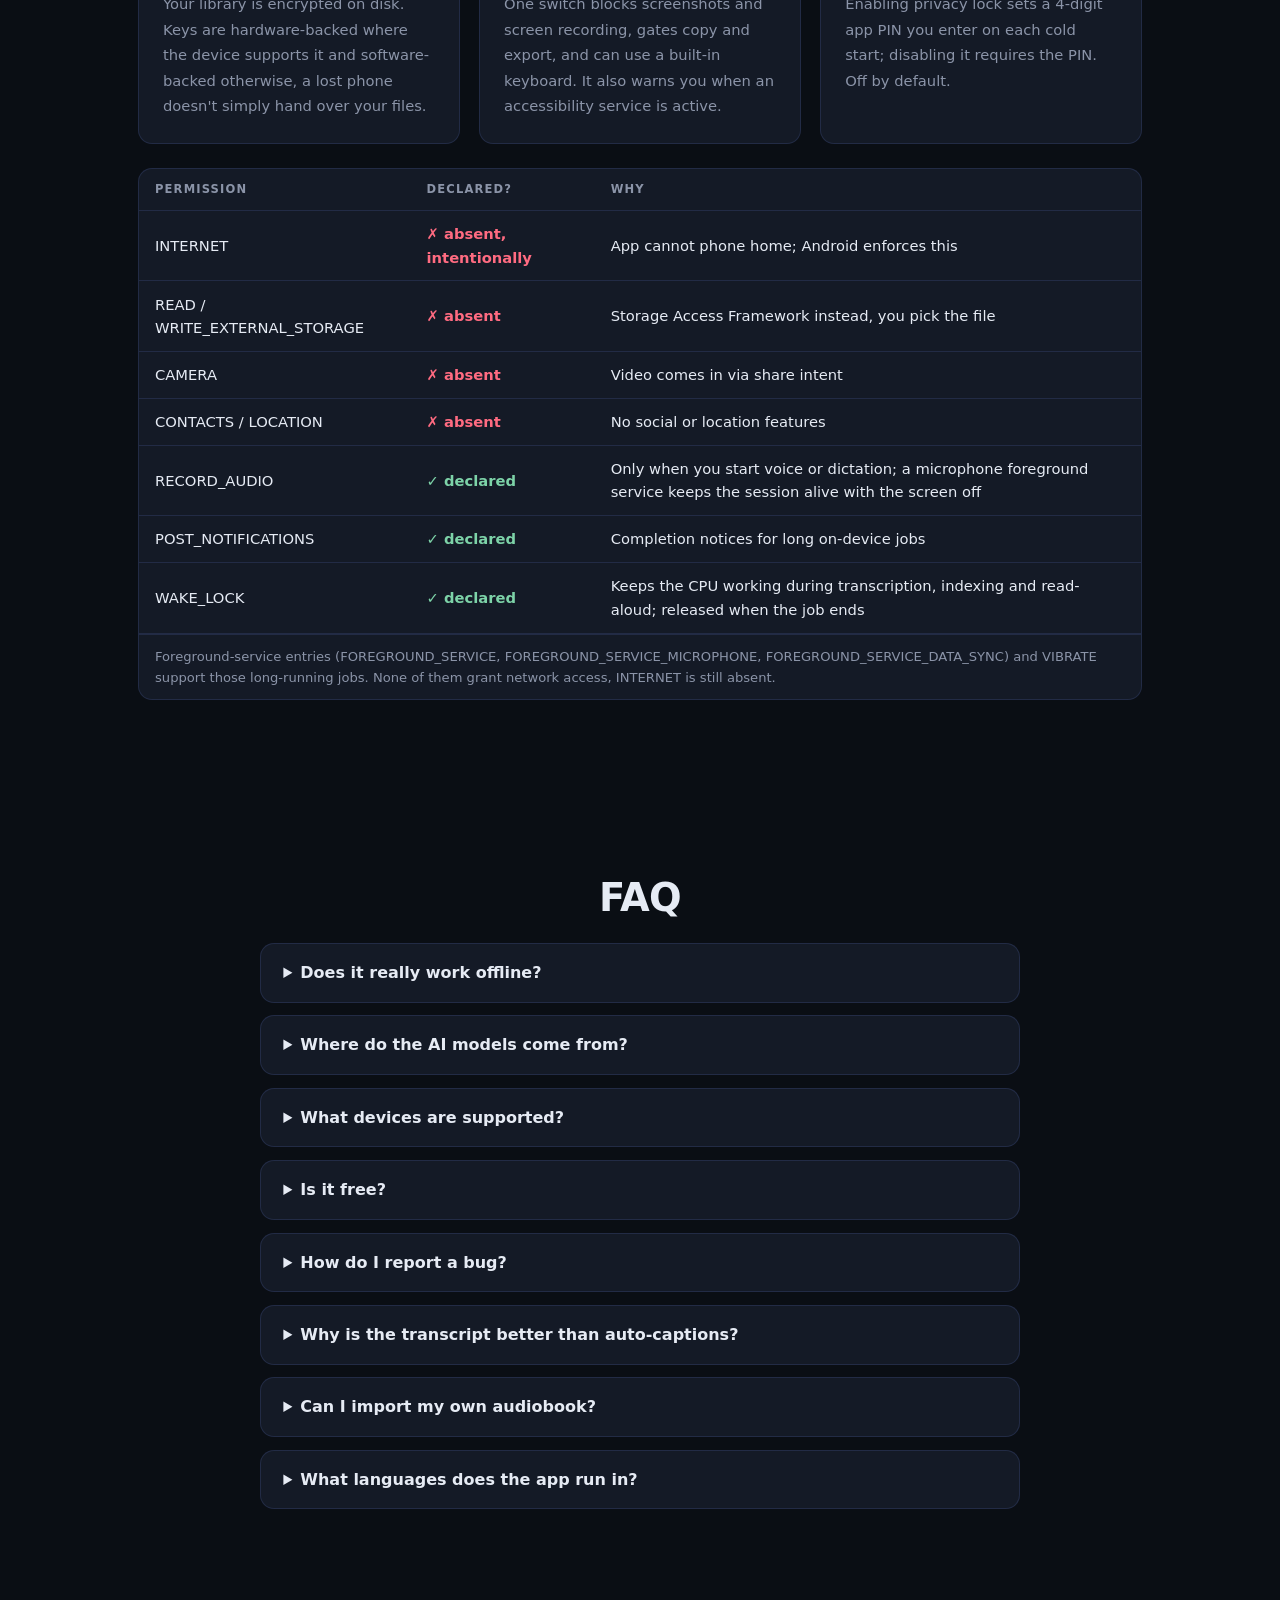
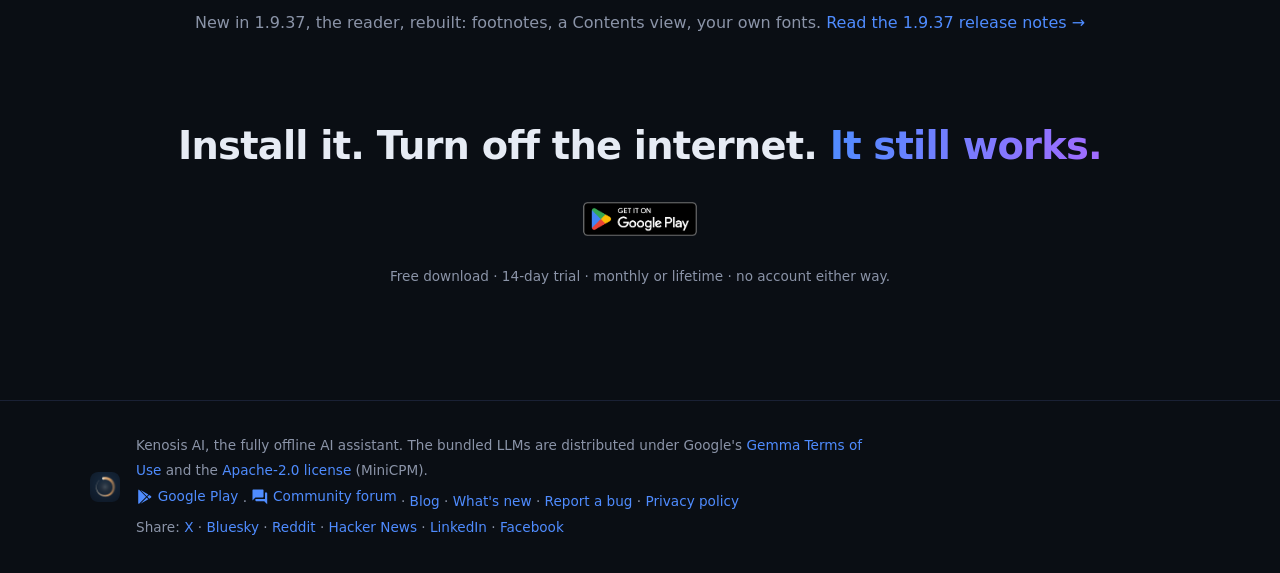
==== commit 62dbb101: "feat(web): place feature text above the screenshots" ====
--- a/index.html
+++ b/index.html
@@ -135,67 +135,67 @@
   <div class="feature-grid">
 
     <div class="feature card reveal" id="chat-feature">
+      <div class="feature-icon">💬</div>
+      <h3>AI chat &amp; voice</h3>
+      <p>Chat with a local model on your phone. Airplane mode on. Attach an image and Ask Image reads it: OCR first, then chat about the picture. Dictate instead of typing, or open Translate mode, where the transcript sits above the translation and both are replayable. Hands-free voice is in beta. Nothing you say or type leaves the device.</p>
       <div class="feature-media">
         <img class="zoomable" src="assets/previews/chat-new.png" alt="AI chat, fully offline: animated demo with suggested follow-ups" loading="lazy">
         <img class="zoomable" src="assets/screenshots/imports.png" alt="Add to chat : video, audio, images, e-books, PDF and Office docs" loading="lazy">
         <img class="zoomable" src="assets/screenshots/voice-assistant.png" alt="Voice assistant listening: mic and output meters with the live transcript in the middle" loading="lazy">
         <img class="zoomable" src="assets/screenshots/voice-assistant02.png" alt="Voice assistant answering, one spoken word at a time, with tap to interrupt" loading="lazy">
       </div>
-      <div class="feature-icon">💬</div>
-      <h3>AI chat &amp; voice</h3>
-      <p>Chat with a local model on your phone. Airplane mode on. Attach an image and Ask Image reads it: OCR first, then chat about the picture. Dictate instead of typing, or open Translate mode, where the transcript sits above the translation and both are replayable. Hands-free voice is in beta. Nothing you say or type leaves the device.</p>
     </div>
 
     <div class="feature card reveal" id="reading">
+      <div class="feature-icon">📚</div>
+      <h3>Read &amp; listen</h3>
+      <p>A library with a Yet to Read shelf, authors and sorting. The reader goes full-screen with one floating bar: contents that follows your place, footnotes in a popup, the book's own illustrations. Set the page how you like: ragged or justified, three page-turn animations, margins in five steps, any font from your phone or your own files. Read-aloud sits behind a narrator picker, next to the speed control.</p>
       <div class="feature-media">
         <img class="zoomable" src="assets/screenshots/reader-library.webp" alt="eBook library in Kenosis AI: continue-reading card, recently opened books, audiobook counts" loading="lazy">
         <img class="zoomable" src="assets/screenshots/epub-voices.png" alt="Read-aloud narrator picker: language and female voices, Bella selected" loading="lazy">
         <img class="zoomable" src="assets/screenshots/epub-theme01.png" alt="Reader theme sheet: sepia and serif selected, sans, condensed, typewriter and more, with Add font" loading="lazy">
         <img class="zoomable" src="assets/screenshots/epub-theme02.png" alt="Reader layout sheet: ragged or justified alignment, line spacing, side margins and the Slide, Curl, Fade page turns" loading="lazy">
       </div>
-      <div class="feature-icon">📚</div>
-      <h3>Read &amp; listen</h3>
-      <p>A library with a Yet to Read shelf, authors and sorting. The reader goes full-screen with one floating bar: contents that follows your place, footnotes in a popup, the book's own illustrations. Set the page how you like: ragged or justified, three page-turn animations, margins in five steps, any font from your phone or your own files. Read-aloud sits behind a narrator picker, next to the speed control.</p>
     </div>
 
     <div class="feature card reveal">
-      <div class="feature-media">
-        <img class="zoomable" src="assets/screenshots/epub-word-level-sync-immersive.png" alt="Immersive view: the audiobook narration highlighted word by word on the page as you listen" loading="lazy">
-        <img class="zoomable" src="assets/screenshots/readaloud-player.png" alt="Read-aloud player in the reader: the spoken sentence highlighted, chapter progress and the playback bar below" loading="lazy">
-      </div>
       <div class="feature-icon">🎧</div>
       <h3>Audiobooks that read along</h3>
       <p>Import audiobooks as a single MP3 or AAC file, or as a ZIP. The narrated sentence is highlighted on the page while you listen, and play starts where you stopped reading. Chapters become playable while the rest is transcribing. Stopping is only a pause: the next run picks up where you left off, even after a restart.</p>
+      <div class="feature-media">
+        <img class="zoomable" src="assets/screenshots/epub-word-level-sync-immersive.png" alt="Immersive view: the audiobook narration highlighted word by word on the page as you listen" loading="lazy">
+        <img class="zoomable" src="assets/screenshots/readaloud-player.png" alt="Read-aloud player in the reader: the spoken sentence highlighted, chapter progress and the playback bar below" loading="lazy">
+      </div>
     </div>
 
     <div class="feature card reveal">
-      <div class="feature-media">
-        <img class="zoomable" src="assets/screenshots/transcription4.png" alt="Transcribing a video: the transcript streams in live, in 30-second chunks" loading="lazy">
-        <img class="zoomable" src="assets/screenshots/transcription5.png" alt="Export options: audiobook, dub audio, dubbed video, captions, .srt subtitles and DOCX" loading="lazy">
-      </div>
       <div class="feature-icon">🎙️</div>
       <h3>Video transcription &amp; dubbing</h3>
       <p>Import a video and transcribe it on your phone. The transcript streams in live, in 30-second chunks. The job survives the screen going off, and resumes if Android interrupts it. Export the transcript to DOCX or subtitles, or dub the video with a new voice. Correct the transcript first: the dub, the burned-in subtitles and the .srt file then all carry your corrections. A voice in another language turns the dub into a translation. The original stays untouched, with no quality loss.</p>
+      <div class="feature-media">
+        <img class="zoomable" src="assets/screenshots/transcription4.png" alt="Transcribing a video: the transcript streams in live, in 30-second chunks" loading="lazy">
+        <img class="zoomable" src="assets/screenshots/transcription5.png" alt="Export options: audiobook, dub audio, dubbed video, captions, .srt subtitles and DOCX" loading="lazy">
+      </div>
     </div>
 
     <div class="feature card reveal">
-      <div class="feature-media">
-        <img class="zoomable" src="assets/screenshots/RAG01.png" alt="Ask AI answering what Pride and Prejudice is about, from the attached book" loading="lazy">
-        <img class="zoomable" src="assets/screenshots/features02.png" alt="Features screen: AI chat, audio transcription, chat about documents, natural voice, with downloads" loading="lazy">
-      </div>
       <div class="feature-icon">🔎</div>
       <h3>RAG: chat with your documents</h3>
       <p>Ask questions and get answers grounded in your own books, PDFs and videos, including videos you transcribe or import. Document search is NPU-accelerated on Qualcomm, Google Tensor and MediaTek, with a CPU fallback elsewhere, and fully offline.</p>
+      <div class="feature-media">
+        <img class="zoomable" src="assets/screenshots/RAG01.png" alt="Ask AI answering what Pride and Prejudice is about, from the attached book" loading="lazy">
+        <img class="zoomable" src="assets/screenshots/features02.png" alt="Features screen: AI chat, audio transcription, chat about documents, natural voice, with downloads" loading="lazy">
+      </div>
     </div>
 
     <div class="feature card reveal">
-      <div class="feature-media">
-        <img class="zoomable" src="assets/screenshots/reader-lookup.webp" alt="Word lookup in Kenosis AI: the on-device model explains unshackled in its sentence" loading="lazy">
-        <img class="zoomable" src="assets/screenshots/reader-notes.webp" alt="Bookmarks, highlights and notes kept per book in Kenosis AI" loading="lazy">
-      </div>
       <div class="feature-icon">✍️</div>
       <h3>Word tools &amp; study</h3>
       <p>Long-press any word: copy it, share it, highlight it in five colours, attach a note, or ask what it means in the sentence you are reading. The dictionary is offline after a one-time download, and the answer comes from your own model. Highlights, notes and bookmarks stay with the book. The reader can suggest starter questions for study.</p>
+      <div class="feature-media">
+        <img class="zoomable" src="assets/screenshots/reader-lookup.webp" alt="Word lookup in Kenosis AI: the on-device model explains unshackled in its sentence" loading="lazy">
+        <img class="zoomable" src="assets/screenshots/reader-notes.webp" alt="Bookmarks, highlights and notes kept per book in Kenosis AI" loading="lazy">
+      </div>
     </div>
 
   </div>
--- a/css/style.css
+++ b/css/style.css
@@ -190,7 +190,7 @@
 @media (max-width: 900px) { .feature-grid { grid-template-columns: 1fr; } }
 .feature-media {
   display: grid; grid-template-columns: 1fr 1fr; gap: .6rem;
-  margin-bottom: 1rem;
+  margin-top: 1rem;
 }
 .feature-media.single { grid-template-columns: minmax(0, 240px); justify-content: center; }
 .feature-media img {
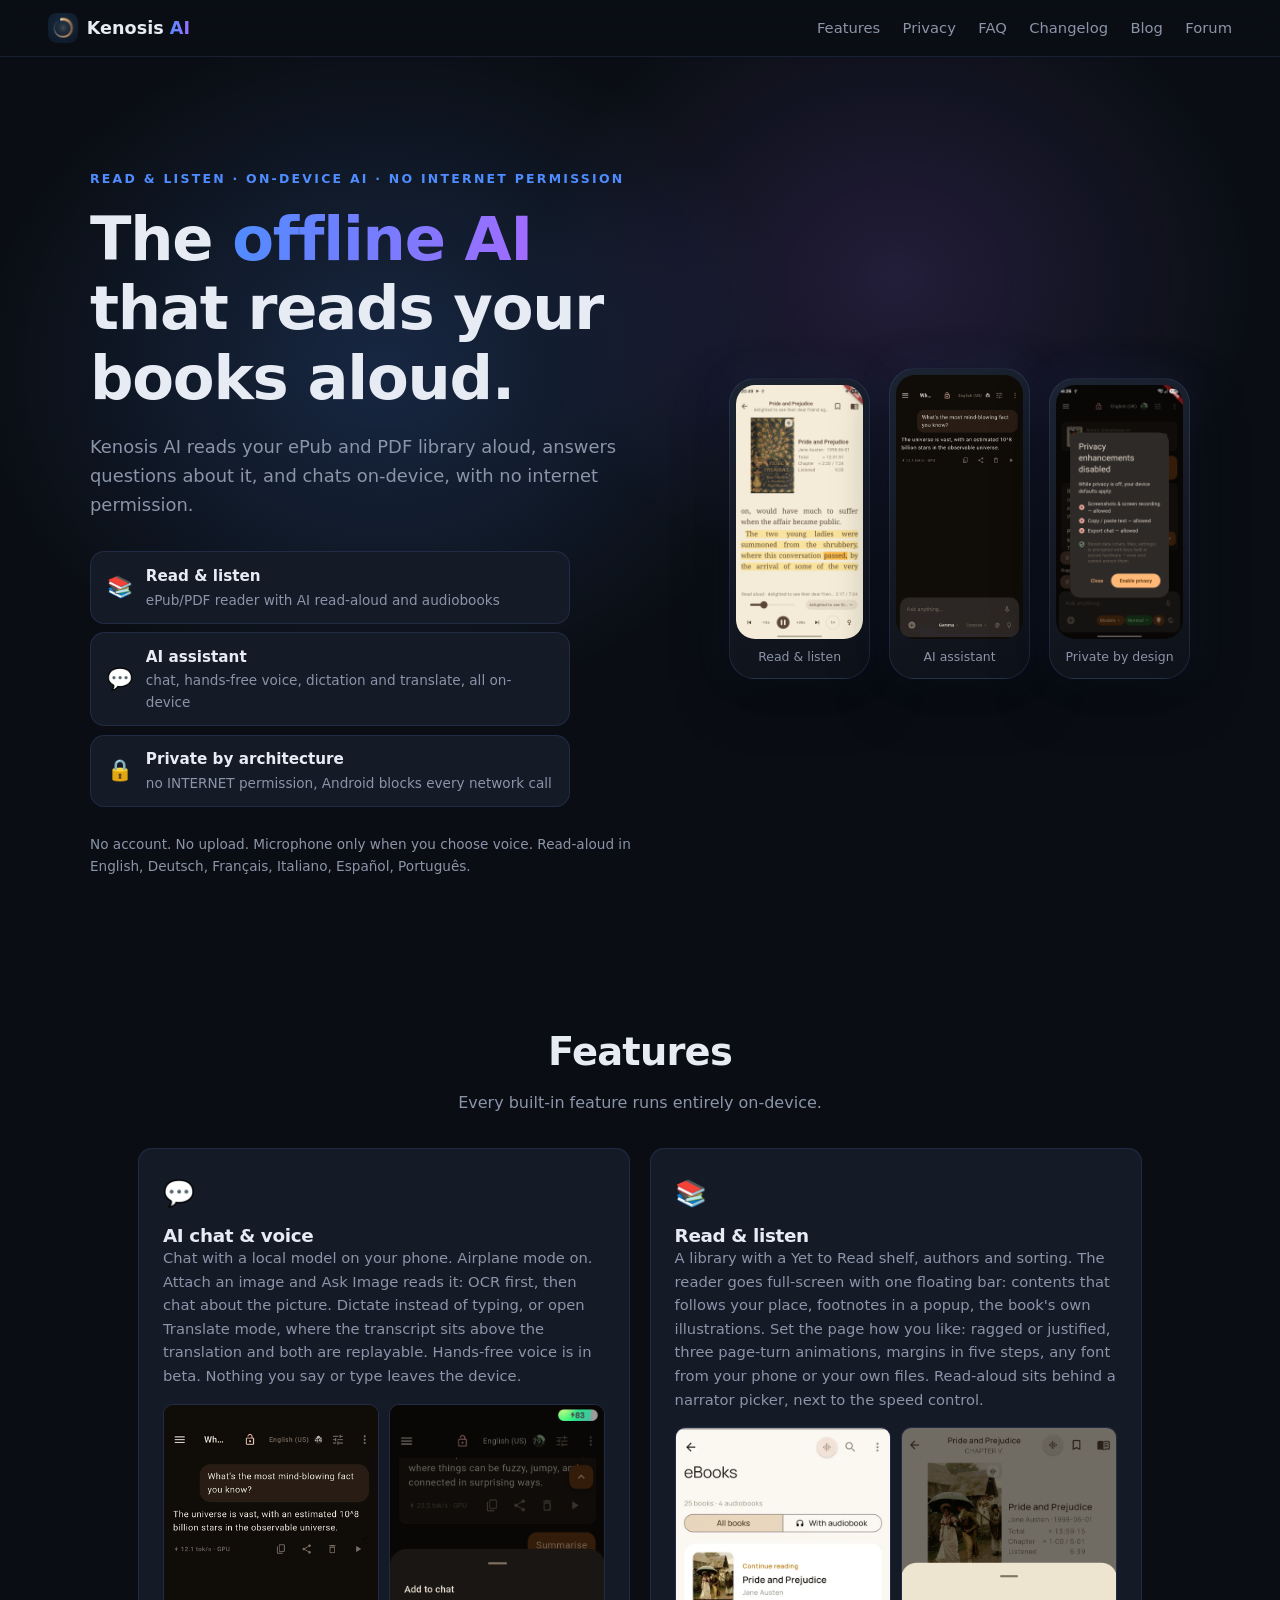
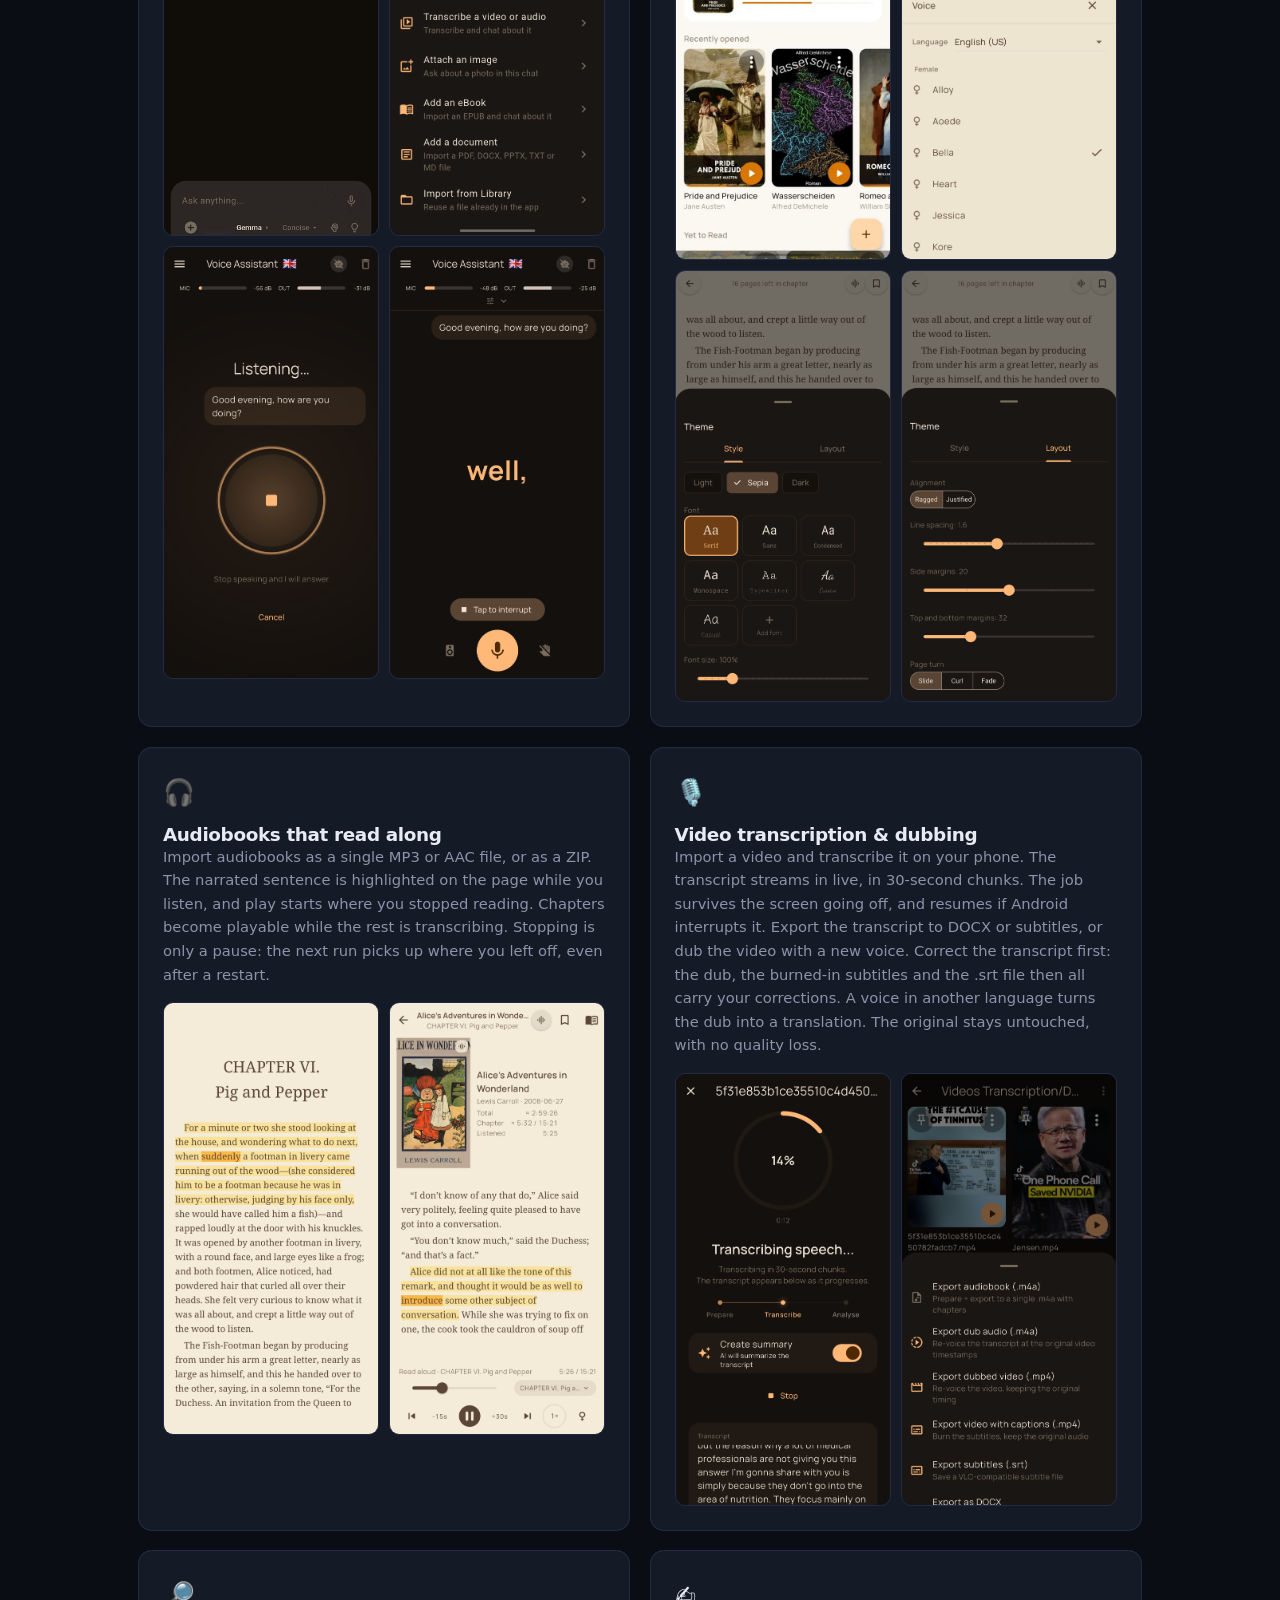
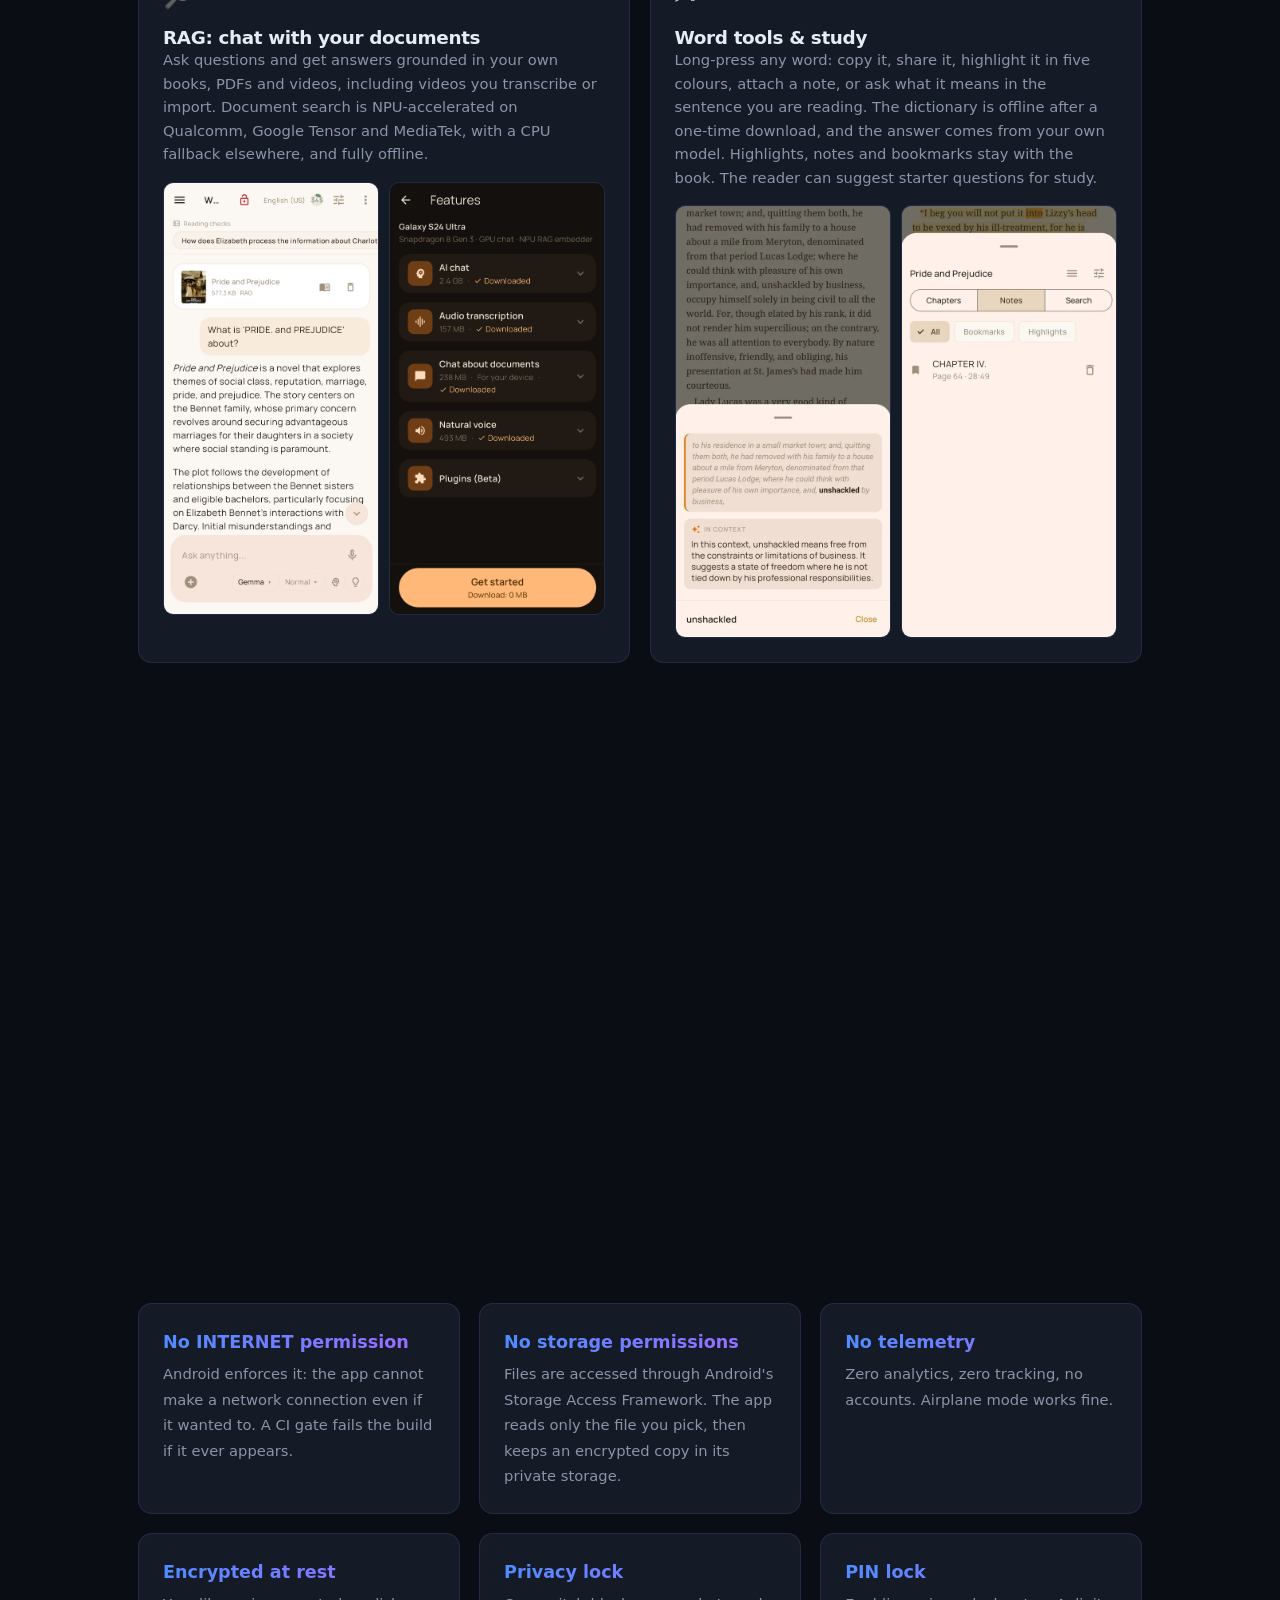
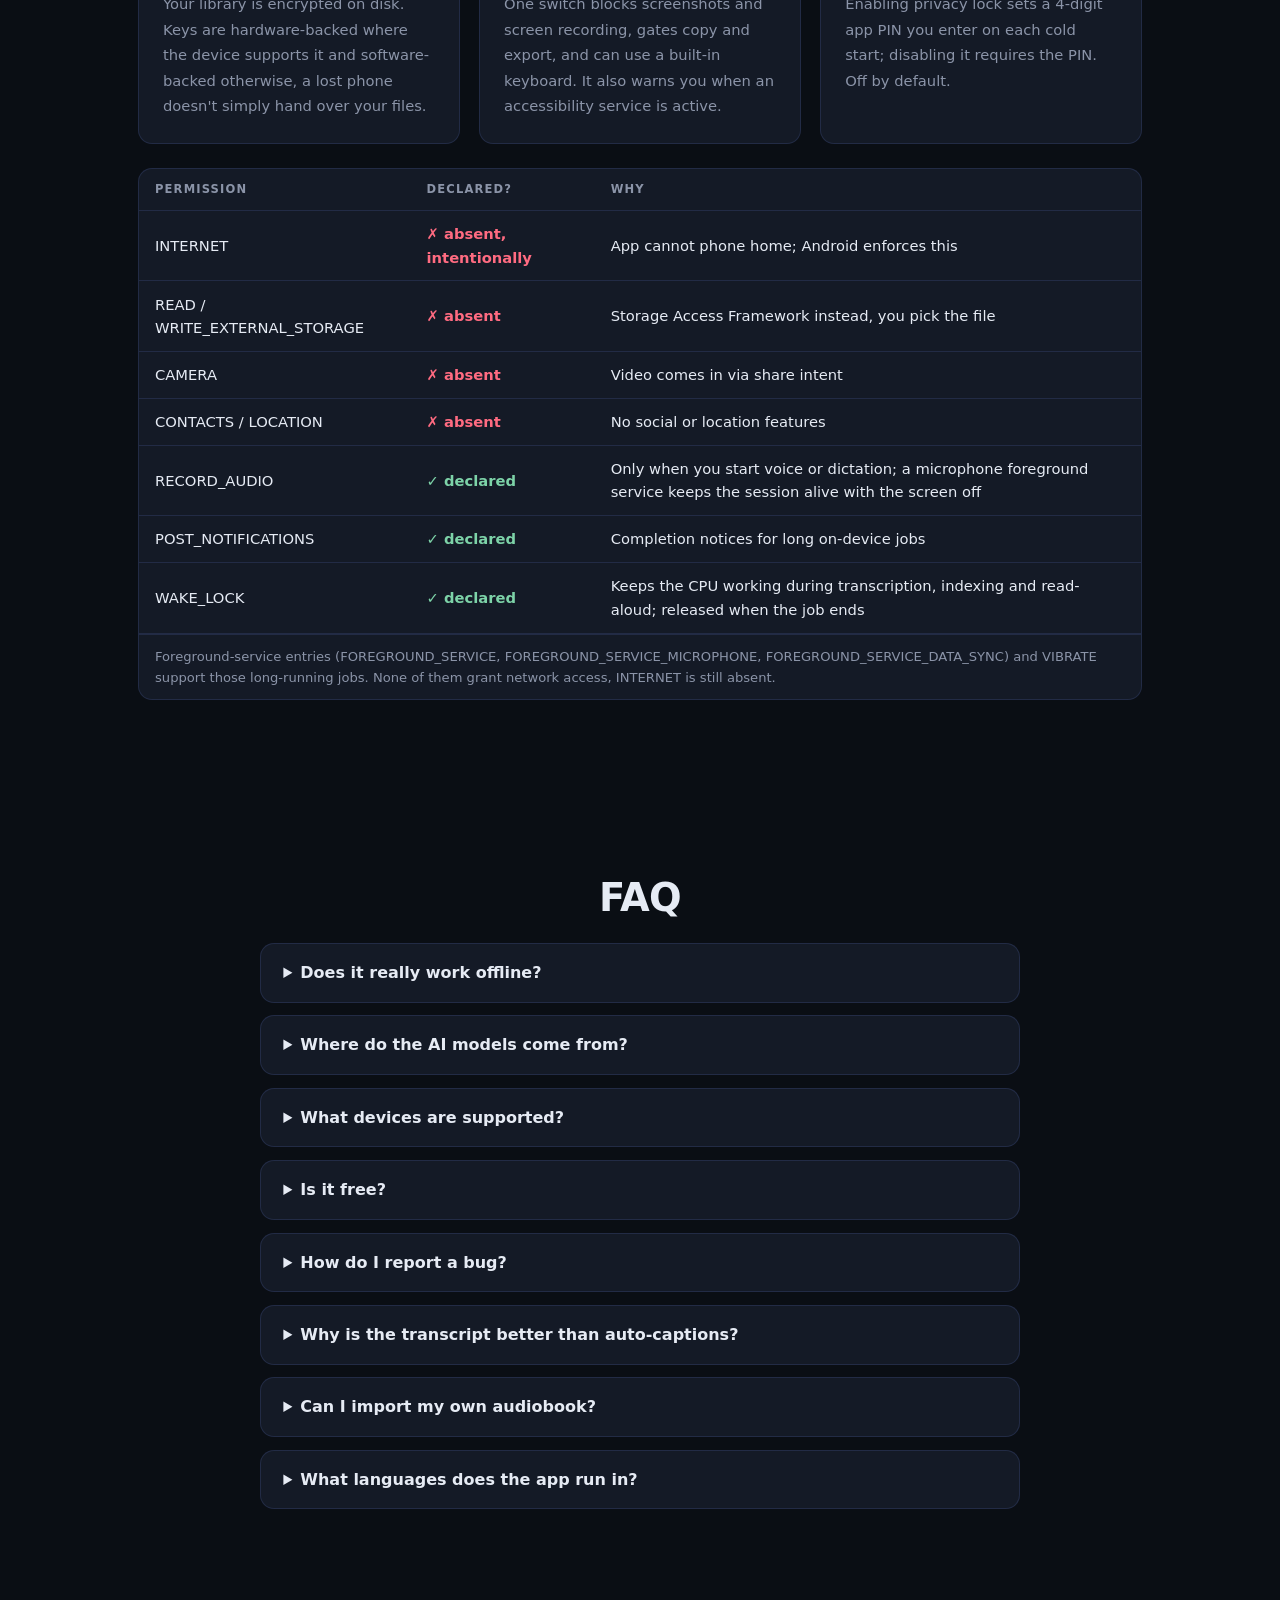
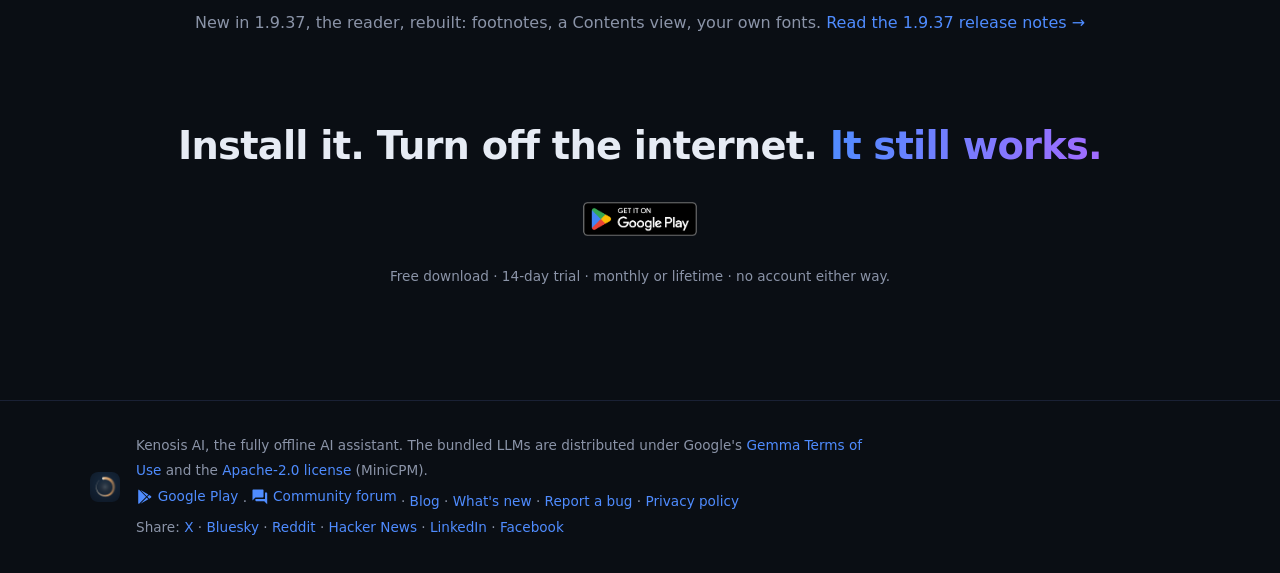
==== commit 8d0deb7d: "feat(web): state the Why section claim as no truly offline AI on Google Play" ====
--- a/index.html
+++ b/index.html
@@ -203,7 +203,7 @@
 
 <section class="section" id="why">
   <h2 class="reveal">Why Kenosis AI exists</h2>
-  <p class="section-sub reveal">Every AI assistant we tried that promised offline still dialed home. Kenosis AI can't: its manifest doesn't declare the INTERNET permission, so Android blocks every connection. Don't take our word for it: the app's Play listing lists every permission.</p>
+  <p class="section-sub reveal">No AI assistant on Google Play is truly offline: every one that promises it still declares the INTERNET permission. Kenosis AI put offline in the manifest: no INTERNET permission, so Android blocks every connection. Don't take our word for it: the app's Play listing lists every permission.</p>
 </section>
 
 <section class="section" id="privacy">
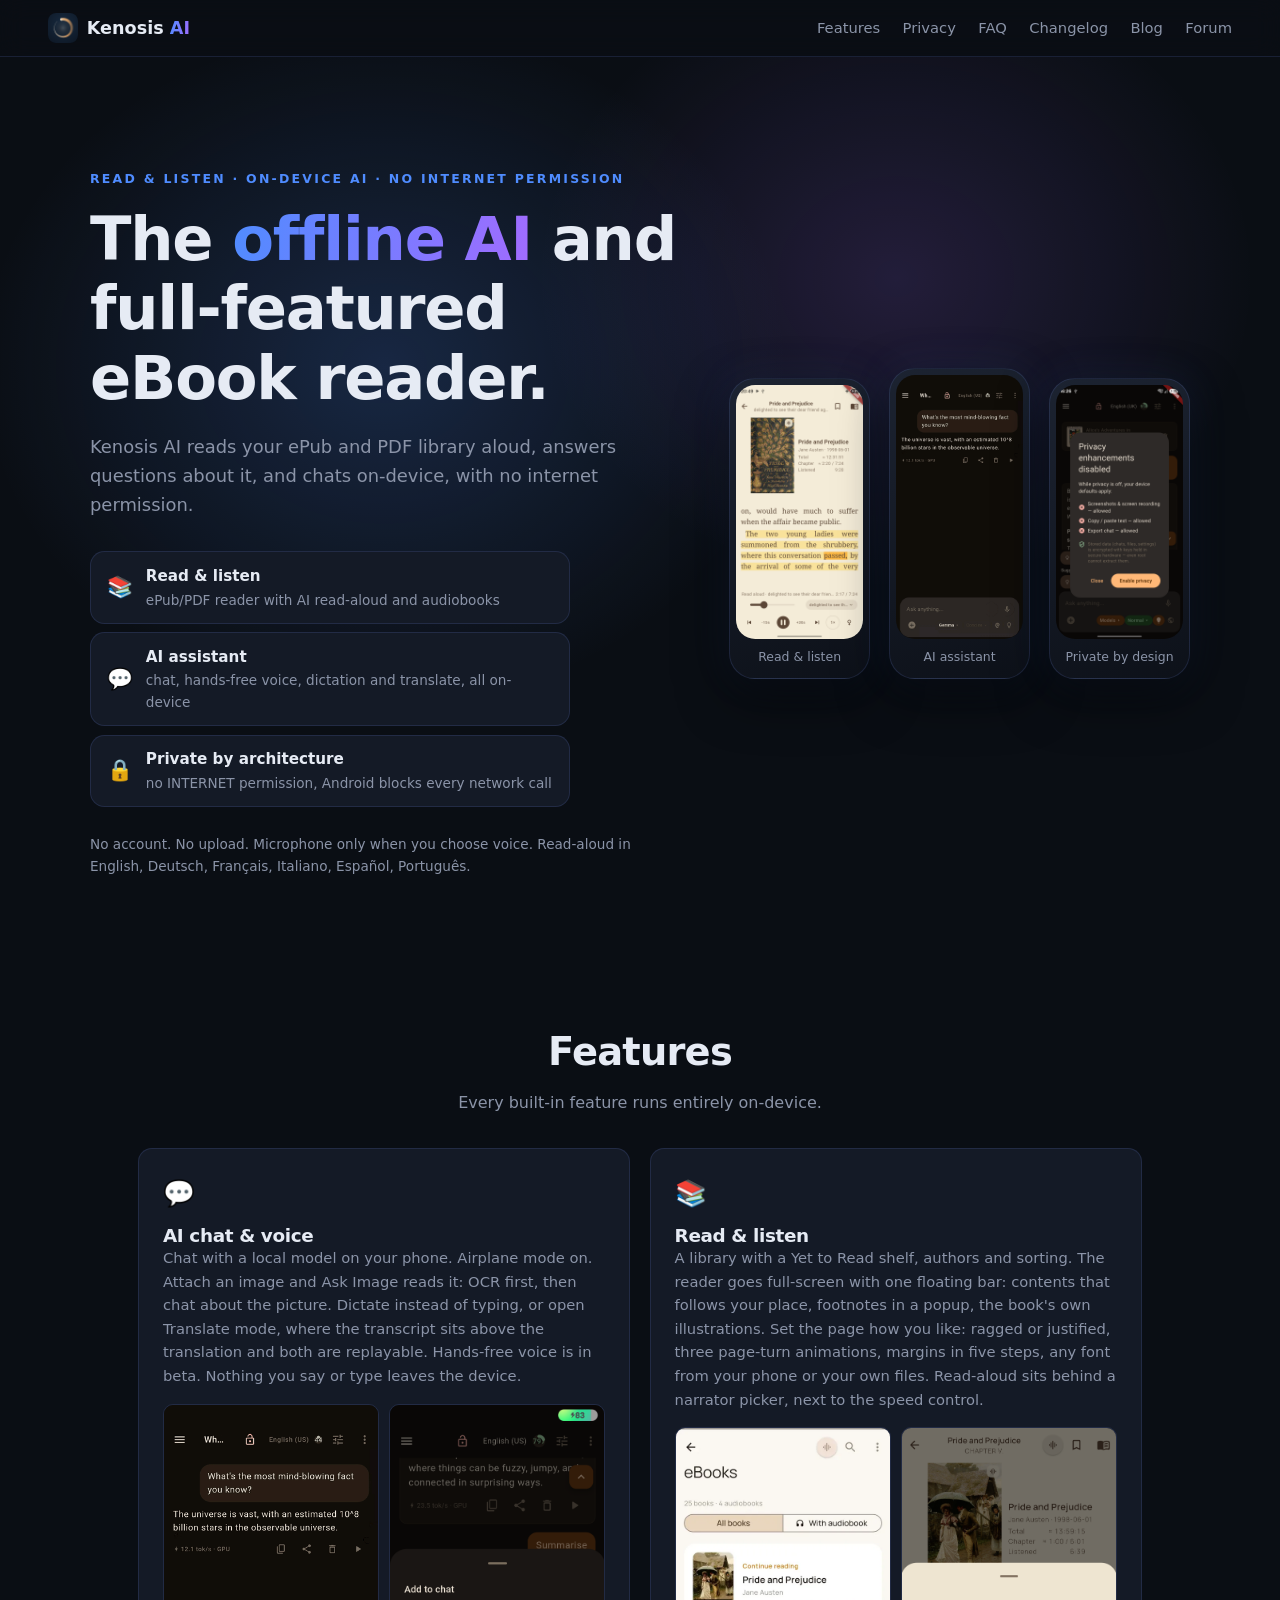
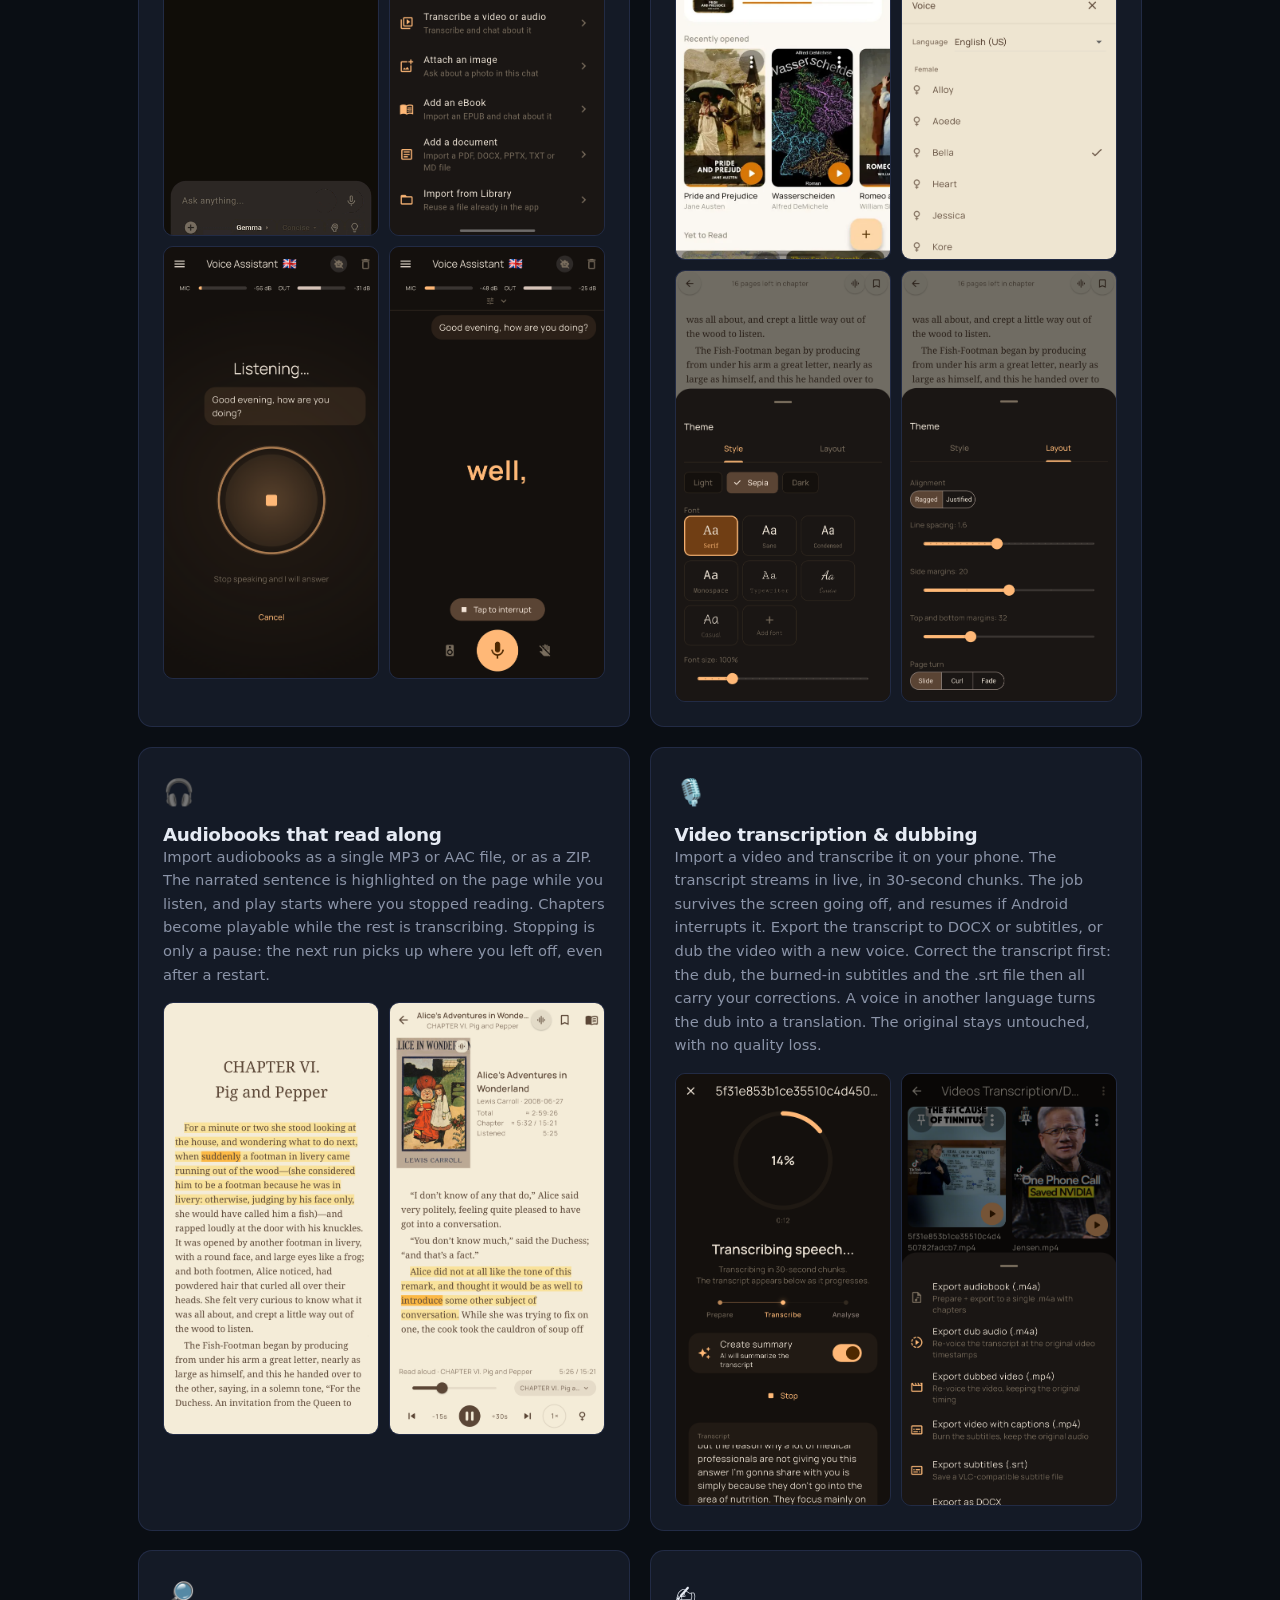
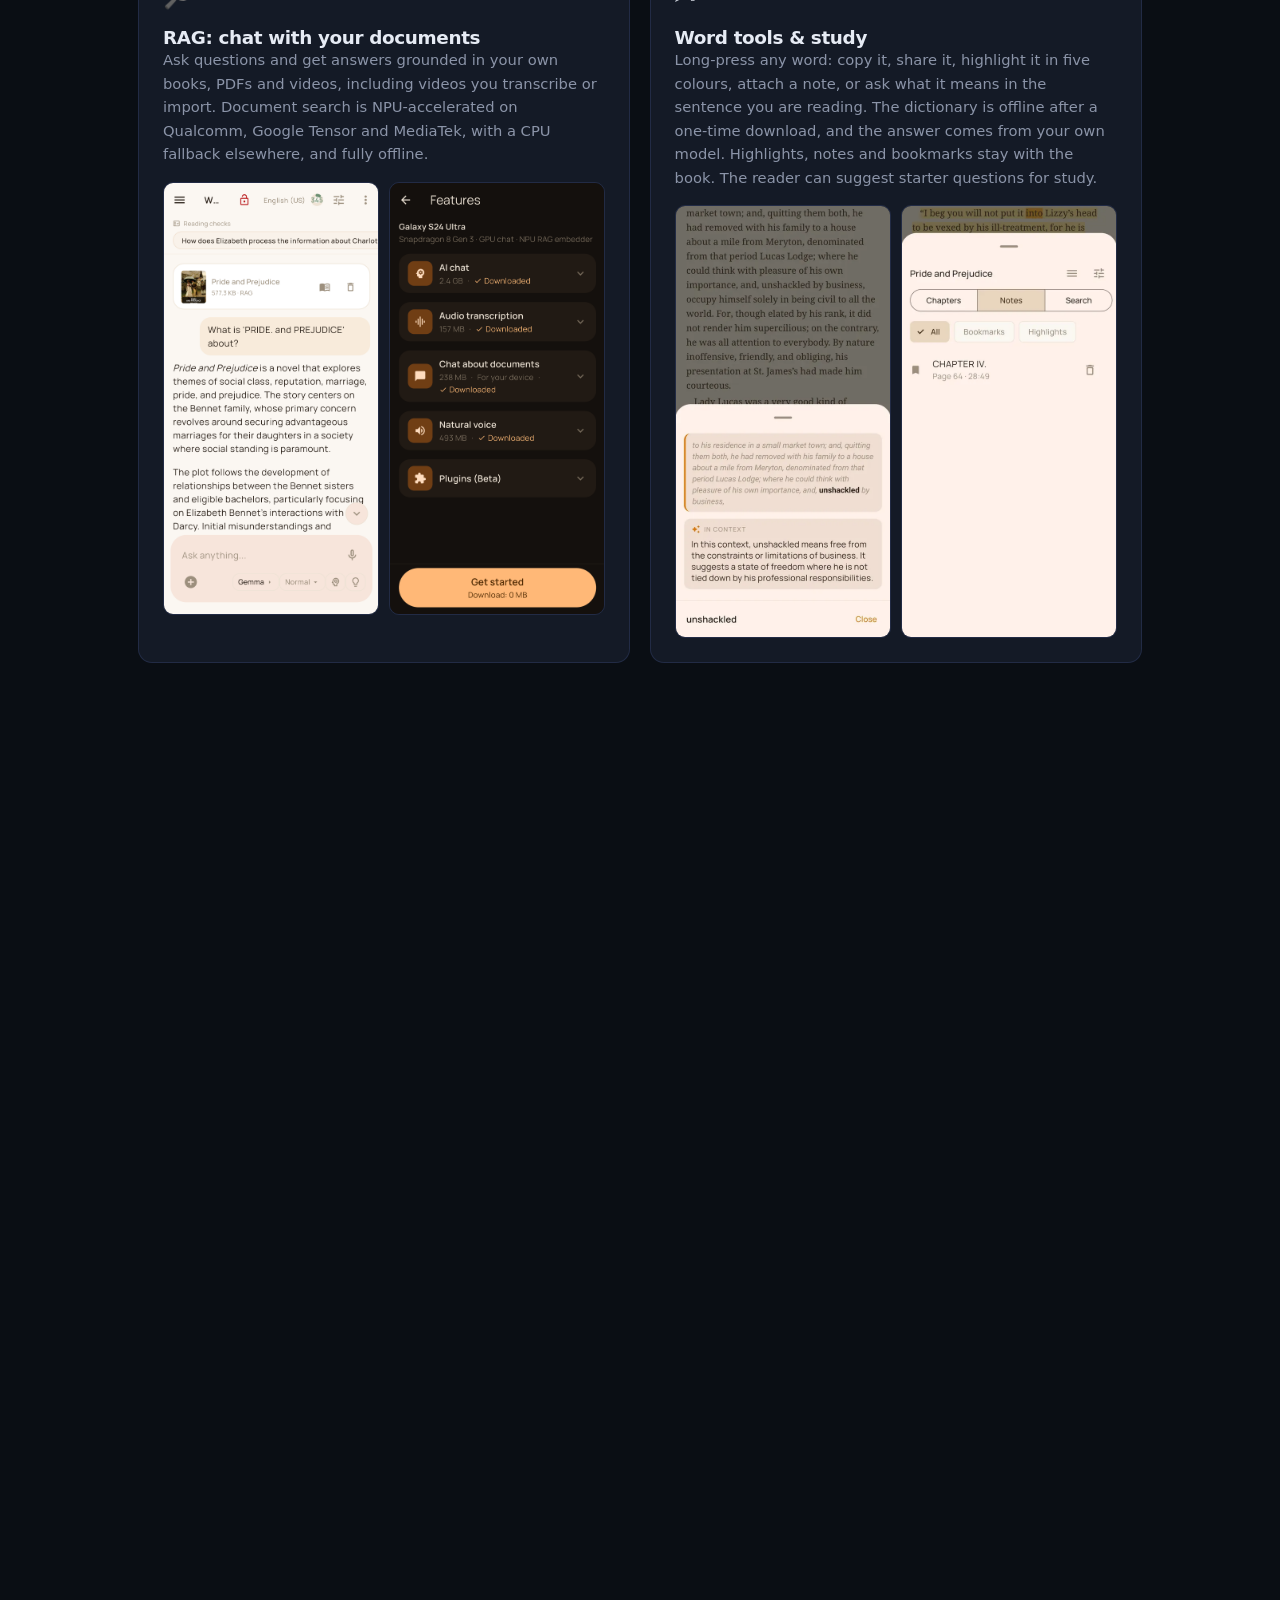
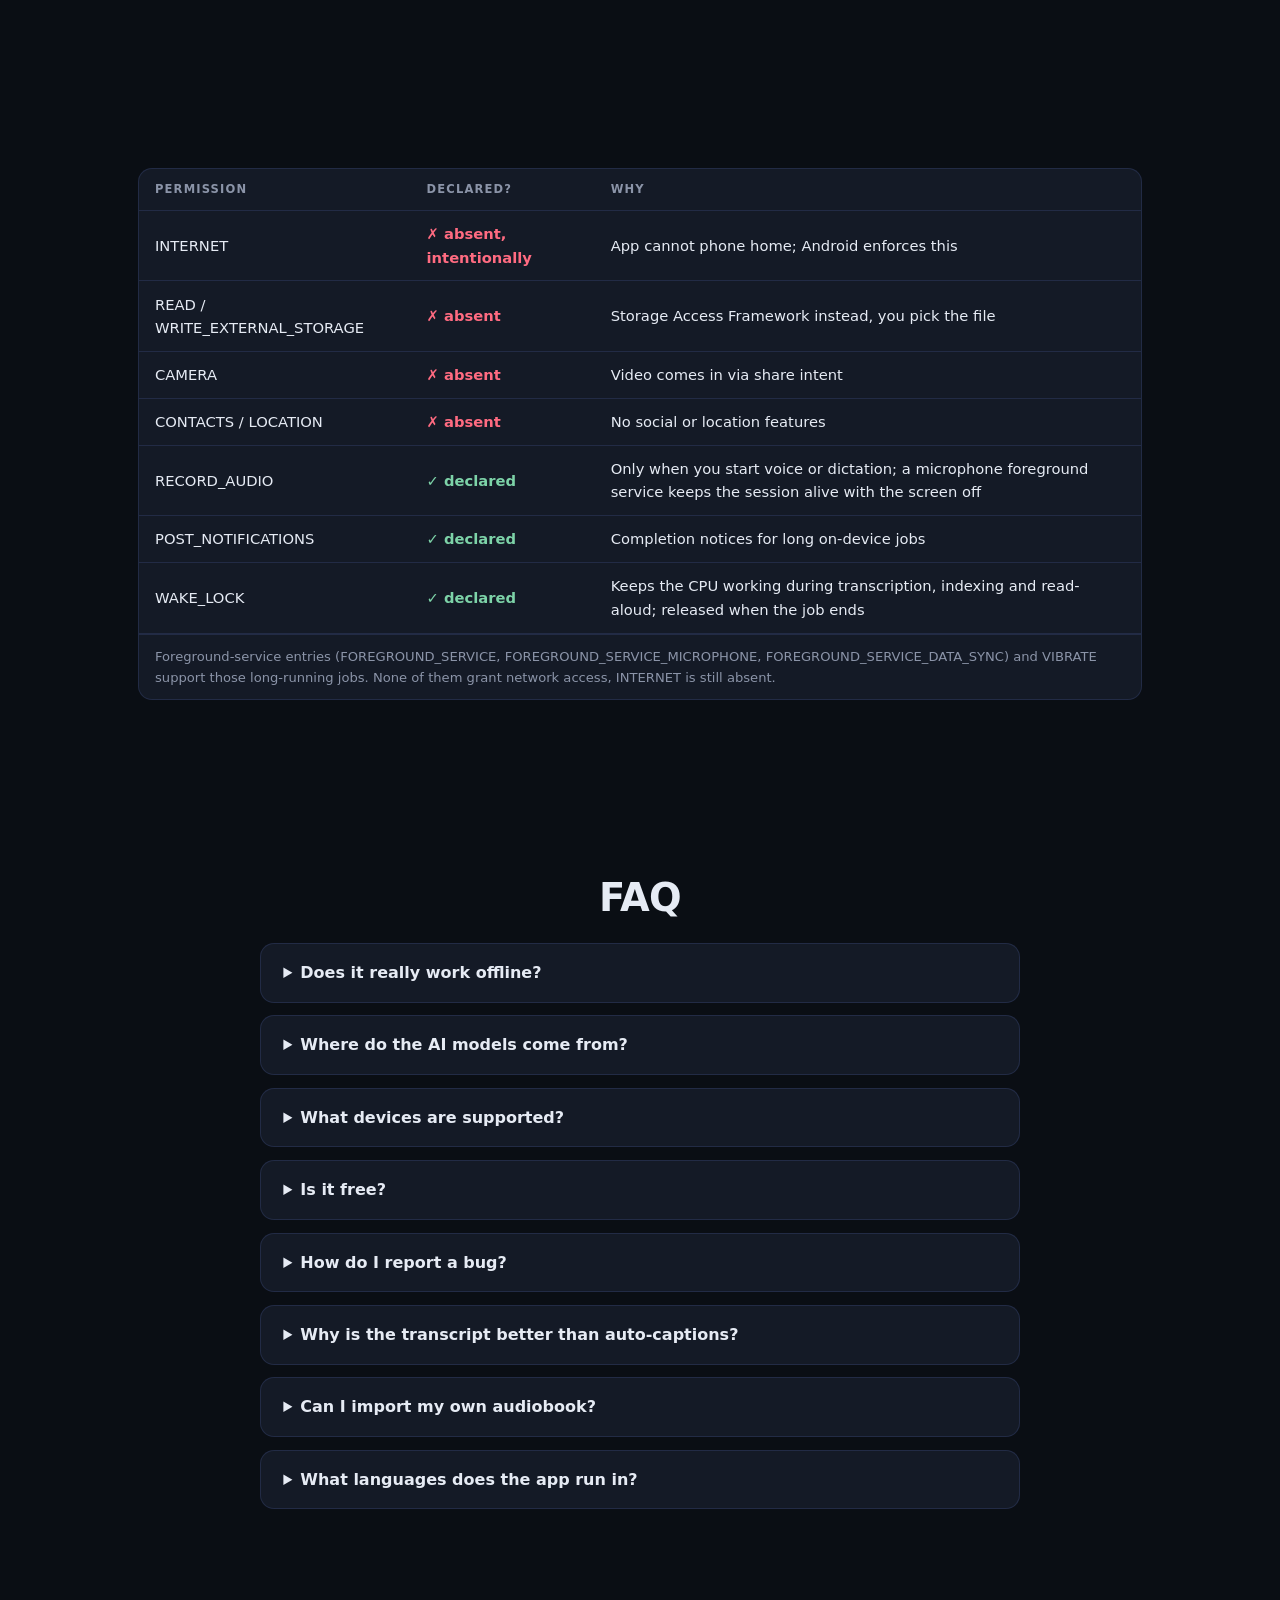
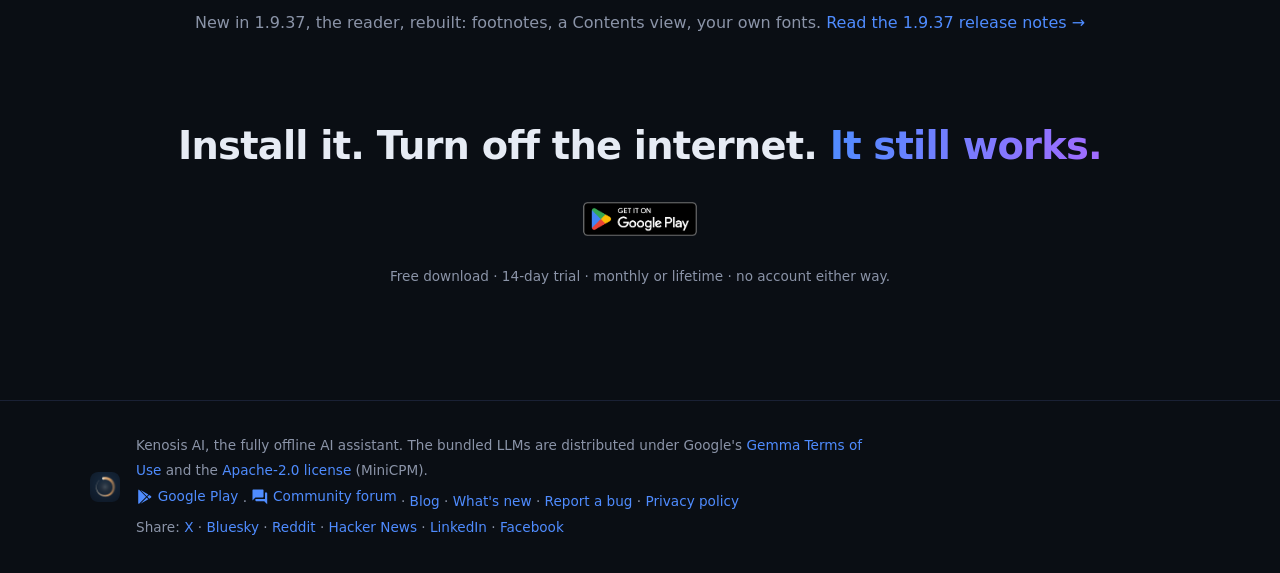
==== commit 7af375bd: "feat(web): retitle the homepage around the offline AI and full-featured eBook reader" ====
--- a/index.html
+++ b/index.html
@@ -4,13 +4,13 @@
 <meta charset="utf-8">
 <meta name="viewport" content="width=device-width, initial-scale=1">
 <meta name="color-scheme" content="dark">
-<title>Kenosis AI : eBook reader, offline AI assistant, transcription</title>
-<meta name="description" content="Android eBook reader with read-aloud, offline AI assistant for chat and dictation, multimedia: video transcription, dubbing, audiobooks. No INTERNET permission.">
+<title>Kenosis AI : offline AI and full-featured eBook reader</title>
+<meta name="description" content="Android eBook reader with natural voices and read-aloud, offline AI assistant for chat and dictation, transcription and audiobooks. No INTERNET permission.">
 <link rel="canonical" href="https://www.kenosis-ai.com/">
 <meta property="og:type" content="website">
 <meta property="og:site_name" content="Kenosis AI">
-<meta property="og:title" content="Kenosis AI : eBook reader, offline AI assistant, transcription">
-<meta property="og:description" content="Android eBook reader with read-aloud, offline AI assistant for chat and dictation, multimedia: video transcription, dubbing, audiobooks. No INTERNET permission.">
+<meta property="og:title" content="Kenosis AI : offline AI and full-featured eBook reader">
+<meta property="og:description" content="Android eBook reader with natural voices and read-aloud, offline AI assistant for chat and dictation, transcription and audiobooks. No INTERNET permission.">
 <meta property="og:url" content="https://www.kenosis-ai.com/">
 <meta property="og:image" content="https://www.kenosis-ai.com/assets/og-image.png">
 <meta property="og:image:type" content="image/png">
@@ -91,7 +91,7 @@
   <div class="hero-inner">
     <div class="hero-copy reveal">
       <p class="eyebrow">Read &amp; listen &middot; On-device AI &middot; No INTERNET permission</p>
-      <h1>The <span class="grad">offline AI</span> that reads your books aloud.</h1>
+      <h1>The <span class="grad">offline AI</span> and full-featured eBook reader.</h1>
       <p class="lead">
         Kenosis AI reads your ePub and PDF library aloud, answers questions about it, and chats
         on-device, with no internet permission.
